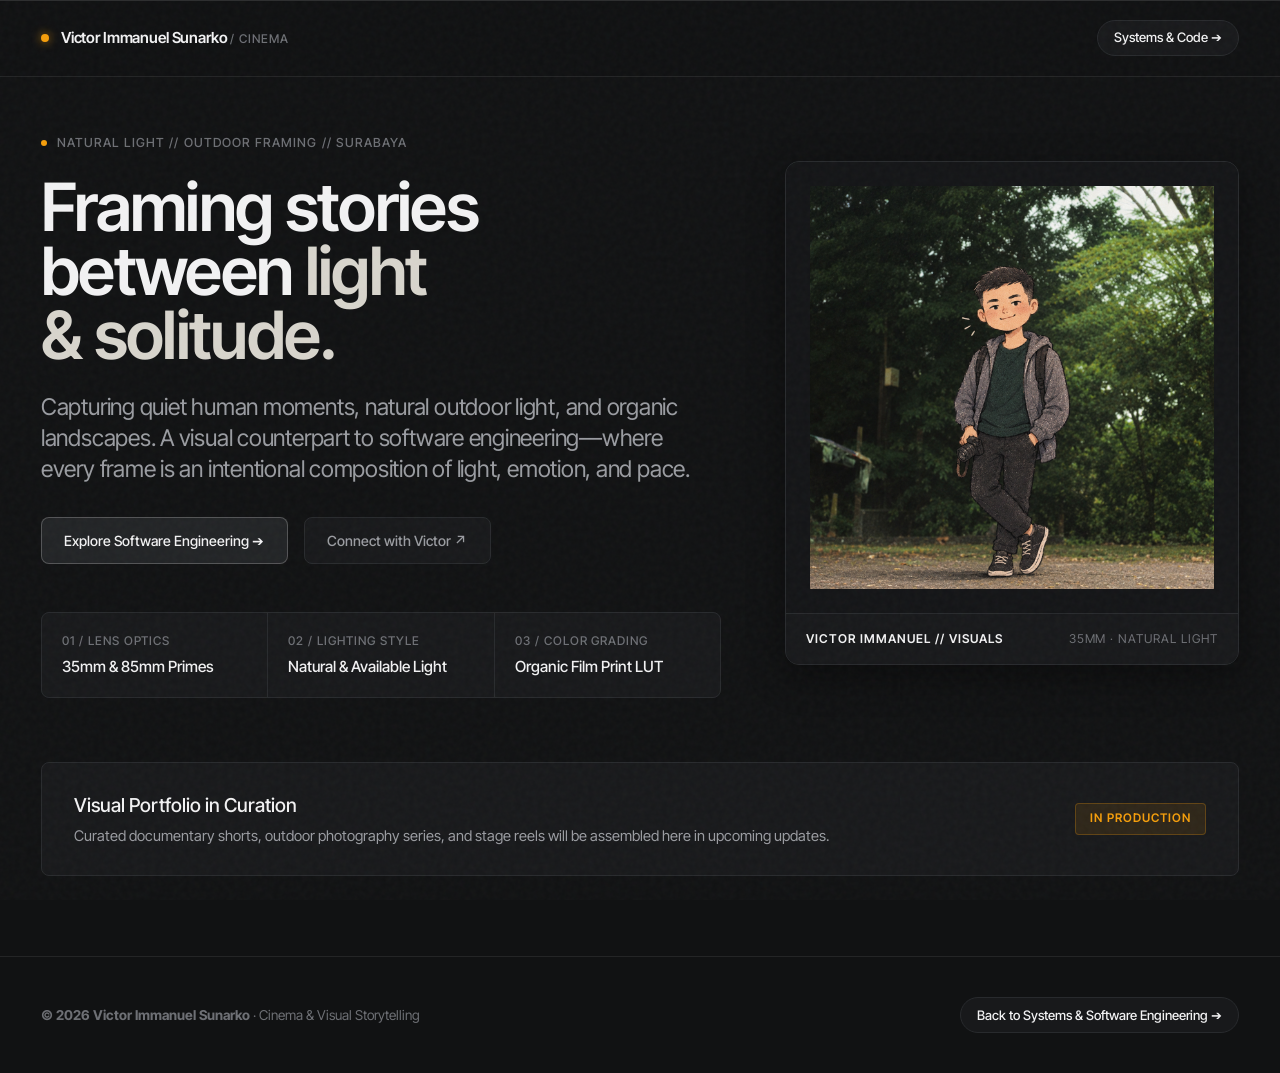
==== cinema.html @ a2018b7e "[FEAT] immersive architectural redesign, cinema realm, edge-to-edge layout & flicker-free transition" ====
<!doctype html>
<html lang="en">
<head>
  <meta charset="utf-8">
  <meta name="viewport" content="width=device-width, initial-scale=1">
  <meta name="description" content="Cinematography, Photography, and Visual Storytelling by Victor Immanuel Sunarko. Natural light, organic frames, and intentional visual direction.">
  <meta name="theme-color" content="#111213">
  <meta property="og:title" content="Victor Immanuel Sunarko — Cinema &amp; Visual Storytelling">
  <meta property="og:description" content="Natural light portraiture, outdoor narrative pacing, and organic visual storytelling.">
  <meta property="og:type" content="website">
  <link rel="icon" href="assets/img/favicon.svg?v=2" type="image/svg+xml">
  <link rel="preconnect" href="https://fonts.googleapis.com">
  <link rel="preconnect" href="https://fonts.gstatic.com" crossorigin>
  <link rel="preconnect" href="https://unpkg.com">
  <link rel="preconnect" href="https://cdn.jsdelivr.net">
  <link href="https://fonts.googleapis.com/css2?family=Inter+Tight:wght@400;500;600;700&amp;display=swap" rel="stylesheet">
  <link rel="preload" href="assets/img/victor-cartoon.png" as="image">
  <link rel="stylesheet" href="assets/css/cinema.css">
  <script>
    (() => {
      try {
        const search = window.location.search;
        if (search.includes("transition=")) {
          document.documentElement.classList.add("is-portal-transitioning");
        }
      } catch {}
    })();
  </script>
  <title>Victor Immanuel Sunarko — Cinema &amp; Visual Storytelling</title>
</head>
<body>
  <!-- Subtle Organic Film Grain -->
  <div class="film-grain-overlay" aria-hidden="true"></div>

  <!-- Ultra-Immersive Dual-Shutter Portal Transition Overlay -->
  <div class="cinema-portal-transition" id="cinemaPortalTransition" aria-hidden="true">
    <div class="portal-shutter-blade shutter-top"></div>
    <div class="portal-shutter-blade shutter-bottom"></div>
    <div class="portal-optical-core">
      <div class="optical-anamorphic-streak"></div>
      <div class="portal-telemetry-cluster">
        <span class="portal-telemetry-badge mono">CROSSING REALM</span>
        <h2 class="portal-telemetry-title" id="portalTargetTitle">CINEMA &amp; VISUAL STORYTELLING</h2>
        <span class="portal-telemetry-specs mono" id="portalTargetSpecs">35MM PRIMES · NATURAL LIGHT · ORGANIC LUT</span>
      </div>
    </div>
  </div>

  <!-- Cinema Navigation Header -->
  <header class="cinema-header" aria-label="Cinema Navigation">
    <div class="container-cinema">
      <div class="cinema-nav-inner">
        <a class="cinema-brand" href="cinema.html">
          <span class="cinema-brand-dot" aria-hidden="true"></span>
          <span>Victor Immanuel Sunarko <span class="cinema-brand-role">/ CINEMA</span></span>
        </a>
        <a class="btn-switch-code js-switch-to-code" href="index.html" title="Warp to Software Engineering realm">
          <span>Systems &amp; Code ➔</span>
        </a>
      </div>
    </div>
  </header>

  <main id="cinema-content">
    <!-- Hero Stage: Victor Cartoon Presentation & Visual Philosophy -->
    <section class="cinema-hero" aria-labelledby="cinema-hero-title">
      <div class="container-cinema">
        <div class="cinema-hero-grid">
          <!-- Left: Narrative & Telemetry -->
          <div class="cinema-hero-copy">
            <div class="cinema-status-badge">
              <span class="cinema-status-dot"></span>
              <span>NATURAL LIGHT // OUTDOOR FRAMING // SURABAYA</span>
            </div>
            <h1 class="cinema-hero-title" id="cinema-hero-title">
              Framing stories between <span class="accent-ochre">light &amp; solitude.</span>
            </h1>
            <p class="cinema-hero-lead">
              Capturing quiet human moments, natural outdoor light, and organic landscapes. A visual counterpart to software engineering—where every frame is an intentional composition of light, emotion, and pace.
            </p>
            <div class="cinema-hero-actions">
              <a class="btn-cinema-action primary js-switch-to-code" href="index.html">
                <span>Explore Software Engineering ➔</span>
              </a>
              <a class="btn-cinema-action secondary" href="https://www.linkedin.com/in/victor-immanuel/" target="_blank" rel="noreferrer">
                <span>Connect with Victor ↗</span>
              </a>
            </div>

            <!-- Bold Solid Optics Telemetry Grid -->
            <div class="optics-telemetry-grid">
              <div class="telemetry-cell">
                <span>01 / LENS OPTICS</span>
                <strong>35mm &amp; 85mm Primes</strong>
              </div>
              <div class="telemetry-cell">
                <span>02 / LIGHTING STYLE</span>
                <strong>Natural &amp; Available Light</strong>
              </div>
              <div class="telemetry-cell">
                <span>03 / COLOR GRADING</span>
                <strong>Organic Film Print LUT</strong>
              </div>
            </div>
          </div>

          <!-- Right: Victor Cartoon Illustration Card -->
          <div class="cinema-hero-visual">
            <div class="cinema-character-card">
              <div class="character-image-wrapper">
                <img src="assets/img/victor-cartoon.png" alt="Victor Immanuel Sunarko holding camera in forest" class="character-img" />
              </div>
              <div class="character-card-footer">
                <span class="character-badge-label">VICTOR IMMANUEL // VISUALS</span>
                <span class="character-optics-tag">35MM · NATURAL LIGHT</span>
              </div>
            </div>
          </div>
        </div>

        <!-- Curation In Progress Banner -->
        <div class="cinema-curation-notice">
          <div class="curation-info">
            <h3>Visual Portfolio in Curation</h3>
            <p>Curated documentary shorts, outdoor photography series, and stage reels will be assembled here in upcoming updates.</p>
          </div>
          <span class="curation-badge">IN PRODUCTION</span>
        </div>
      </div>
    </section>
  </main>

  <!-- Cinema Footer -->
  <footer class="cinema-footer">
    <div class="container-cinema">
      <div class="cinema-footer-inner">
        <div>
          <strong>© 2026 Victor Immanuel Sunarko</strong> · Cinema &amp; Visual Storytelling
        </div>
        <div>
          <a class="btn-switch-code js-switch-to-code" href="index.html">
            <span>Back to Systems &amp; Software Engineering ➔</span>
          </a>
        </div>
      </div>
    </div>
  </footer>

  <script src="assets/js/cinema.js"></script>
</body>
</html>
---- assets/css/cinema.css ----
/**
 * Cinema Realm Design System — ESR Bespoke Dark Atelier Standard
 * Single Font: Inter Tight | Color: Deep Mineral Slate (#111213)
 * Cohesive with site.css, zero jarring contrast
 */

:root {
  color-scheme: dark;

  /* Deep Mineral Slate Canvas (Shared with site.css) */
  --cinema-canvas: #111213;
  --cinema-surface: #18191b;
  --cinema-surface-elevated: #222426;
  --cinema-surface-subtle: #141517;
  --cinema-border: #282a2d;
  --cinema-border-subtle: rgba(255, 255, 255, 0.08);
  --cinema-border-strong: rgba(255, 255, 255, 0.22);

  /* Typography Colors */
  --cinema-ink: #f2f2f3;
  --cinema-ink-secondary: #9a9ca1;
  --cinema-muted: #6e7075;

  /* Warm Cinematic Highlights */
  --cinema-warm: #d8d5cd;
  --cinema-amber: #f59e0b;
  --cinema-emerald: #10b981;

  /* Single Unified Font Stack */
  --font-sans: "Inter Tight", -apple-system, BlinkMacSystemFont, "Segoe UI", Roboto, sans-serif;
  --display: var(--font-sans);
  --body: var(--font-sans);
  --mono: var(--font-sans);

  --radius-sm: 4px;
  --radius-md: 8px;
  --radius-lg: 14px;
}

*, *::before, *::after {
  box-sizing: border-box;
}

html, body {
  margin: 0;
  padding: 0;
  background-color: var(--cinema-canvas);
  color: var(--cinema-ink);
  font-family: var(--font-sans);
  font-size: 16px;
  line-height: 1.5;
  -webkit-font-smoothing: antialiased;
  -moz-osx-font-smoothing: grayscale;
  overflow-x: hidden;
}

::selection {
  background: var(--cinema-warm);
  color: #111213;
}

/* Subtle Film Grain */
.film-grain-overlay {
  position: fixed;
  inset: 0;
  pointer-events: none;
  z-index: 999;
  opacity: 0.035;
  background-image: url("data:image/svg+xml,%3Csvg viewBox='0 0 200 200' xmlns='http://www.w3.org/2000/svg'%3E%3Cfilter id='noiseFilter'%3E%3CfeTurbulence type='fractalNoise' baseFrequency='0.8' numOctaves='3' stitchTiles='stitch'/%3E%3C/filter%3E%3Crect width='100%25' height='100%25' filter='url(%23noiseFilter)'/%3E%3C/svg%3E");
}

/* Full-Bleed Architectural Container (Extreme Margin 0 — UI/UX Pro Max Standard) */
.container-cinema {
  width: 100% !important;
  max-width: 100% !important;
  margin-left: 0 !important;
  margin-right: 0 !important;
  padding-left: clamp(1.25rem, 3.2vw, 3rem) !important;
  padding-right: clamp(1.25rem, 3.2vw, 3rem) !important;
}

/* Cinema Nav Header (Aligned with site-nav) */
.cinema-header {
  position: fixed;
  top: 0;
  left: 0;
  right: 0;
  z-index: 500;
  background: rgba(17, 18, 19, 0.85);
  backdrop-filter: blur(16px);
  -webkit-backdrop-filter: blur(16px);
  border-bottom: 1px solid var(--cinema-border-subtle);
  padding: 1.25rem 0;
}

.cinema-nav-inner {
  display: flex;
  align-items: center;
  justify-content: space-between;
}

.cinema-brand {
  display: flex;
  align-items: center;
  gap: 0.75rem;
  text-decoration: none;
  color: var(--cinema-ink);
  font-weight: 600;
  font-size: 0.95rem;
  letter-spacing: -0.01em;
}

.cinema-brand-dot {
  width: 8px;
  height: 8px;
  border-radius: 50%;
  background: var(--cinema-amber);
  box-shadow: 0 0 10px rgba(245, 158, 11, 0.7);
}

.cinema-brand-role {
  font-size: 0.75rem;
  color: var(--cinema-muted);
  text-transform: uppercase;
  letter-spacing: 0.08em;
  font-weight: 500;
}

.btn-switch-code {
  display: inline-flex;
  align-items: center;
  gap: 0.5rem;
  padding: 0.45rem 1rem;
  border-radius: 999px;
  background: var(--cinema-surface);
  border: 1px solid var(--cinema-border);
  color: var(--cinema-ink);
  text-decoration: none;
  font-size: 0.82rem;
  font-weight: 500;
  transition: border-color 0.2s ease, background 0.2s ease, transform 0.2s ease;
}

.btn-switch-code:hover {
  border-color: var(--cinema-border-strong);
  background: var(--cinema-surface-elevated);
  transform: translateX(-2px);
}

/* ==========================================================================
   Hero Stage (ESR Bespoke Cinematography Layout)
   ========================================================================== */

.cinema-hero {
  position: relative;
  min-height: 94vh;
  display: flex;
  align-items: center;
  padding: 8rem 0 5rem;
}

.cinema-hero-grid {
  display: grid;
  grid-template-columns: 1.2fr 0.8fr;
  gap: clamp(2rem, 5vw, 4.5rem);
  align-items: center;
}

.cinema-status-badge {
  display: inline-flex;
  align-items: center;
  gap: 0.6rem;
  font-size: 0.78rem;
  text-transform: uppercase;
  letter-spacing: 0.085em;
  color: var(--cinema-muted);
  font-weight: 500;
  margin-bottom: 1.5rem;
}

.cinema-status-dot {
  width: 6px;
  height: 6px;
  border-radius: 50%;
  background: var(--cinema-amber);
}

.cinema-hero-title {
  font-size: clamp(2.5rem, 5.2vw, 4.5rem);
  line-height: 0.96;
  letter-spacing: -0.025em;
  font-weight: 600;
  text-wrap: balance;
  color: var(--cinema-ink);
  margin: 0 0 1.5rem;
}

.accent-ochre {
  color: var(--cinema-warm);
}

.cinema-hero-lead {
  font-size: clamp(1.1rem, 1.8vw, 1.45rem);
  line-height: 1.35;
  letter-spacing: -0.01em;
  color: var(--cinema-ink-secondary);
  margin: 0 0 2rem;
  font-weight: 400;
  max-width: 58ch;
  text-wrap: balance;
}

.cinema-hero-actions {
  display: flex;
  flex-wrap: wrap;
  gap: 1rem;
  margin-bottom: 3rem;
}

.btn-cinema-action {
  display: inline-flex;
  align-items: center;
  padding: 0.75rem 1.4rem;
  border-radius: var(--radius-md);
  font-size: 0.88rem;
  font-weight: 500;
  text-decoration: none;
  transition: all 0.2s ease;
}

.btn-cinema-action.primary {
  background: var(--cinema-surface-elevated);
  border: 1px solid var(--cinema-border-strong);
  color: var(--cinema-ink);
}

.btn-cinema-action.primary:hover {
  background: var(--cinema-surface);
  border-color: var(--cinema-ink);
}

.btn-cinema-action.secondary {
  background: var(--cinema-surface);
  border: 1px solid var(--cinema-border);
  color: var(--cinema-ink-secondary);
}

.btn-cinema-action.secondary:hover {
  color: var(--cinema-ink);
  border-color: var(--cinema-border-strong);
}

/* Optics Telemetry Grid (ESR Bespoke Specs Standard) */
.optics-telemetry-grid {
  display: grid;
  grid-template-columns: repeat(3, minmax(0, 1fr));
  gap: 1px;
  background: var(--cinema-border);
  border: 1px solid var(--cinema-border);
  border-radius: var(--radius-md);
  overflow: hidden;
}

.telemetry-cell {
  background: var(--cinema-surface);
  padding: 1.15rem 1.25rem;
  display: flex;
  flex-direction: column;
  gap: 0.35rem;
}

.telemetry-cell span {
  font-size: 0.75rem;
  text-transform: uppercase;
  letter-spacing: 0.08em;
  color: var(--cinema-muted);
  font-weight: 500;
}

.telemetry-cell strong {
  font-size: 0.96rem;
  font-weight: 500;
  color: var(--cinema-ink);
}

/* Character Card Visual */
.cinema-character-card {
  background: var(--cinema-surface);
  border: 1px solid var(--cinema-border);
  border-radius: var(--radius-lg);
  overflow: hidden;
  box-shadow: 0 12px 36px rgba(0, 0, 0, 0.4);
}

.character-image-wrapper {
  position: relative;
  background: var(--cinema-surface-subtle);
  padding: 1.5rem;
  display: flex;
  align-items: center;
  justify-content: center;
}

.character-img {
  max-width: 100%;
  max-height: 420px;
  object-fit: contain;
  filter: contrast(1.02);
}

.character-card-footer {
  display: flex;
  align-items: center;
  justify-content: space-between;
  padding: 1rem 1.25rem;
  border-top: 1px solid var(--cinema-border);
  background: var(--cinema-surface);
  font-size: 0.76rem;
  text-transform: uppercase;
  letter-spacing: 0.08em;
}

.character-badge-label {
  color: var(--cinema-ink);
  font-weight: 600;
}

.character-optics-tag {
  color: var(--cinema-muted);
}

/* Curation Notice */
.cinema-curation-notice {
  margin-top: 4rem;
  background: var(--cinema-surface);
  border: 1px solid var(--cinema-border);
  border-radius: var(--radius-md);
  padding: 1.75rem 2rem;
  display: flex;
  align-items: center;
  justify-content: space-between;
  gap: 2rem;
}

.curation-info h3 {
  font-size: 1.2rem;
  font-weight: 500;
  color: var(--cinema-ink);
  margin: 0 0 0.35rem;
}

.curation-info p {
  font-size: 0.92rem;
  color: var(--cinema-ink-secondary);
  margin: 0;
}

.curation-badge {
  font-size: 0.74rem;
  text-transform: uppercase;
  letter-spacing: 0.09em;
  font-weight: 600;
  color: var(--cinema-amber);
  background: rgba(245, 158, 11, 0.1);
  padding: 0.4rem 0.85rem;
  border-radius: var(--radius-sm);
  border: 1px solid rgba(245, 158, 11, 0.25);
  white-space: nowrap;
}

/* Footer */
.cinema-footer {
  padding: 2.5rem 0;
  border-top: 1px solid var(--cinema-border-subtle);
  font-size: 0.85rem;
  color: var(--cinema-muted);
}

.cinema-footer-inner {
  display: flex;
  align-items: center;
  justify-content: space-between;
}

/* ==========================================================================
   Ultra-Immersive Dual-Shutter Portal Transition (Software <-> Cinema)
   ========================================================================== */

.cinema-portal-transition {
  position: fixed;
  inset: 0;
  z-index: 9999;
  display: flex;
  align-items: center;
  justify-content: center;
  overflow: hidden;
  pointer-events: none;
}

.portal-shutter-blade {
  position: absolute;
  left: 0;
  right: 0;
  height: 50.5%;
  background-color: #111213;
  z-index: 1;
  transition: transform 0.45s cubic-bezier(0.85, 0, 0.15, 1);
  will-change: transform;
}

.portal-shutter-blade.shutter-top {
  top: 0;
  transform: translateY(-100%);
  border-bottom: 1px solid rgba(255, 255, 255, 0.12);
}

.portal-shutter-blade.shutter-bottom {
  bottom: 0;
  transform: translateY(100%);
  border-top: 1px solid rgba(255, 255, 255, 0.12);
}

.cinema-portal-transition.is-active {
  pointer-events: auto;
}

.cinema-portal-transition.is-active .shutter-top {
  transform: translateY(0%);
}

.cinema-portal-transition.is-active .shutter-bottom {
  transform: translateY(0%);
}

/* Immediate Pre-Paint Lock: Keeps shutters solidly closed on arrival */
html.is-portal-transitioning .cinema-portal-transition {
  pointer-events: auto !important;
}

html.is-portal-transitioning .cinema-portal-transition .portal-shutter-blade.shutter-top {
  transform: translateY(0%) !important;
  transition: none !important;
}

html.is-portal-transitioning .cinema-portal-transition .portal-shutter-blade.shutter-bottom {
  transform: translateY(0%) !important;
  transition: none !important;
}

html.is-portal-transitioning .cinema-portal-transition .portal-optical-core {
  opacity: 1 !important;
  transform: scale(1) !important;
  transition: none !important;
}

/* Smooth Opening Glide */
.cinema-portal-transition.is-opening {
  pointer-events: auto !important;
}

.cinema-portal-transition.is-opening .portal-shutter-blade.shutter-top {
  transform: translateY(-100%) !important;
  transition: transform 0.55s cubic-bezier(0.85, 0, 0.15, 1) !important;
}

.cinema-portal-transition.is-opening .portal-shutter-blade.shutter-bottom {
  transform: translateY(100%) !important;
  transition: transform 0.55s cubic-bezier(0.85, 0, 0.15, 1) !important;
}

.cinema-portal-transition.is-opening .portal-optical-core {
  opacity: 0 !important;
  transform: scale(0.92) !important;
  transition: opacity 0.25s ease, transform 0.25s ease !important;
}

.portal-optical-core {
  position: relative;
  z-index: 2;
  opacity: 0;
  transform: scale(0.92);
  transition: opacity 0.3s ease 0.12s, transform 0.3s cubic-bezier(0.16, 1, 0.3, 1) 0.12s;
  text-align: center;
  padding: 2rem;
}

.cinema-portal-transition.is-active .portal-optical-core {
  opacity: 1;
  transform: scale(1);
}

.optical-anamorphic-streak {
  width: min(340px, 80vw);
  height: 2px;
  margin: 0 auto 1.5rem;
  background: linear-gradient(90deg, transparent, #ffffff, var(--cinema-warm), transparent);
  box-shadow: 0 0 24px rgba(255, 255, 255, 0.9), 0 0 48px rgba(216, 213, 205, 0.6);
  animation: streakPulse 1.2s ease-in-out infinite alternate;
}

@keyframes streakPulse {
  0% { transform: scaleX(0.5); opacity: 0.6; }
  100% { transform: scaleX(1.3); opacity: 1; }
}

.portal-telemetry-cluster {
  display: flex;
  flex-direction: column;
  align-items: center;
  gap: 0.4rem;
}

.portal-telemetry-badge {
  font-size: 0.76rem;
  letter-spacing: 0.1em;
  color: var(--cinema-muted);
}

.portal-telemetry-title {
  font-size: clamp(1.5rem, 3.5vw, 2.75rem);
  font-weight: 600;
  letter-spacing: -0.02em;
  color: var(--cinema-ink);
  margin: 0;
}

.portal-telemetry-specs {
  font-size: 0.8rem;
  letter-spacing: 0.08em;
  color: var(--cinema-warm);
}

/* Responsive */
@media (max-width: 991px) {
  .cinema-hero-grid {
    grid-template-columns: 1fr;
  }
  .optics-telemetry-grid {
    grid-template-columns: 1fr;
  }
  .cinema-curation-notice {
    flex-direction: column;
    align-items: flex-start;
  }
}
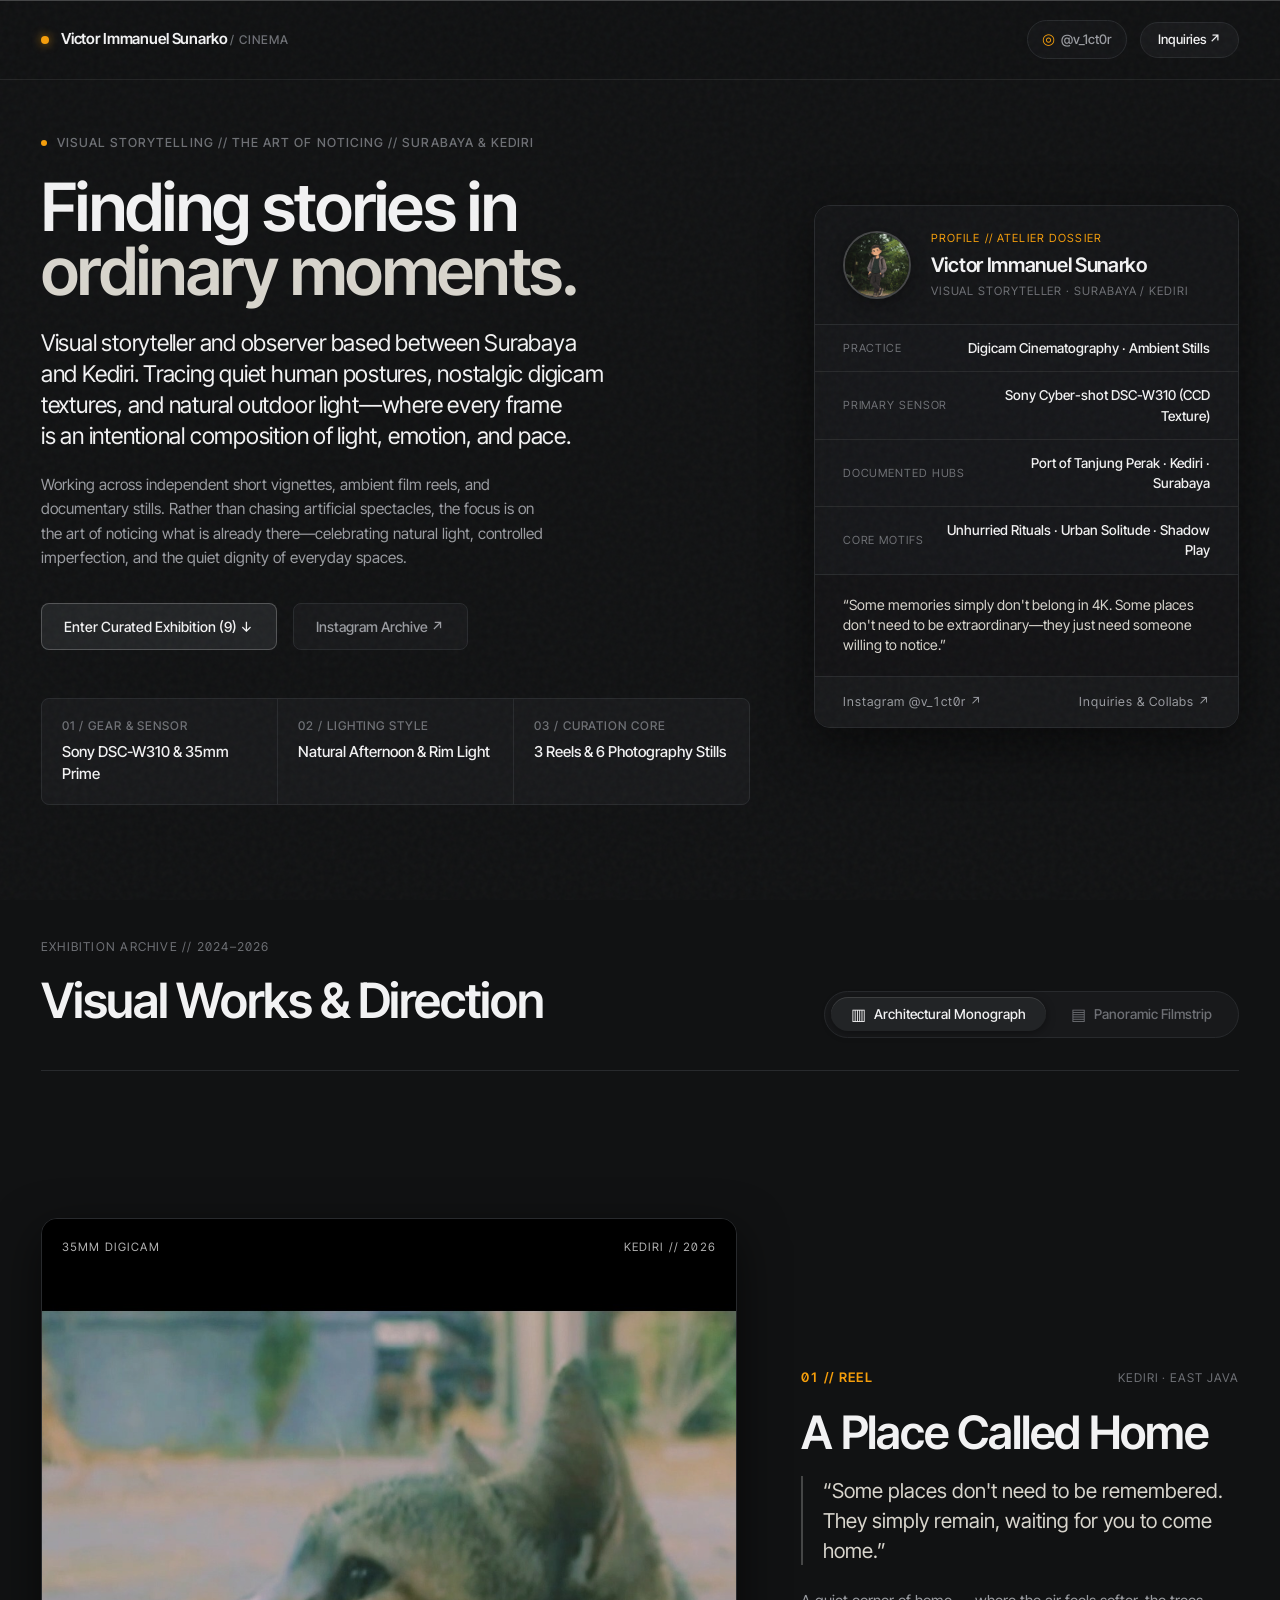
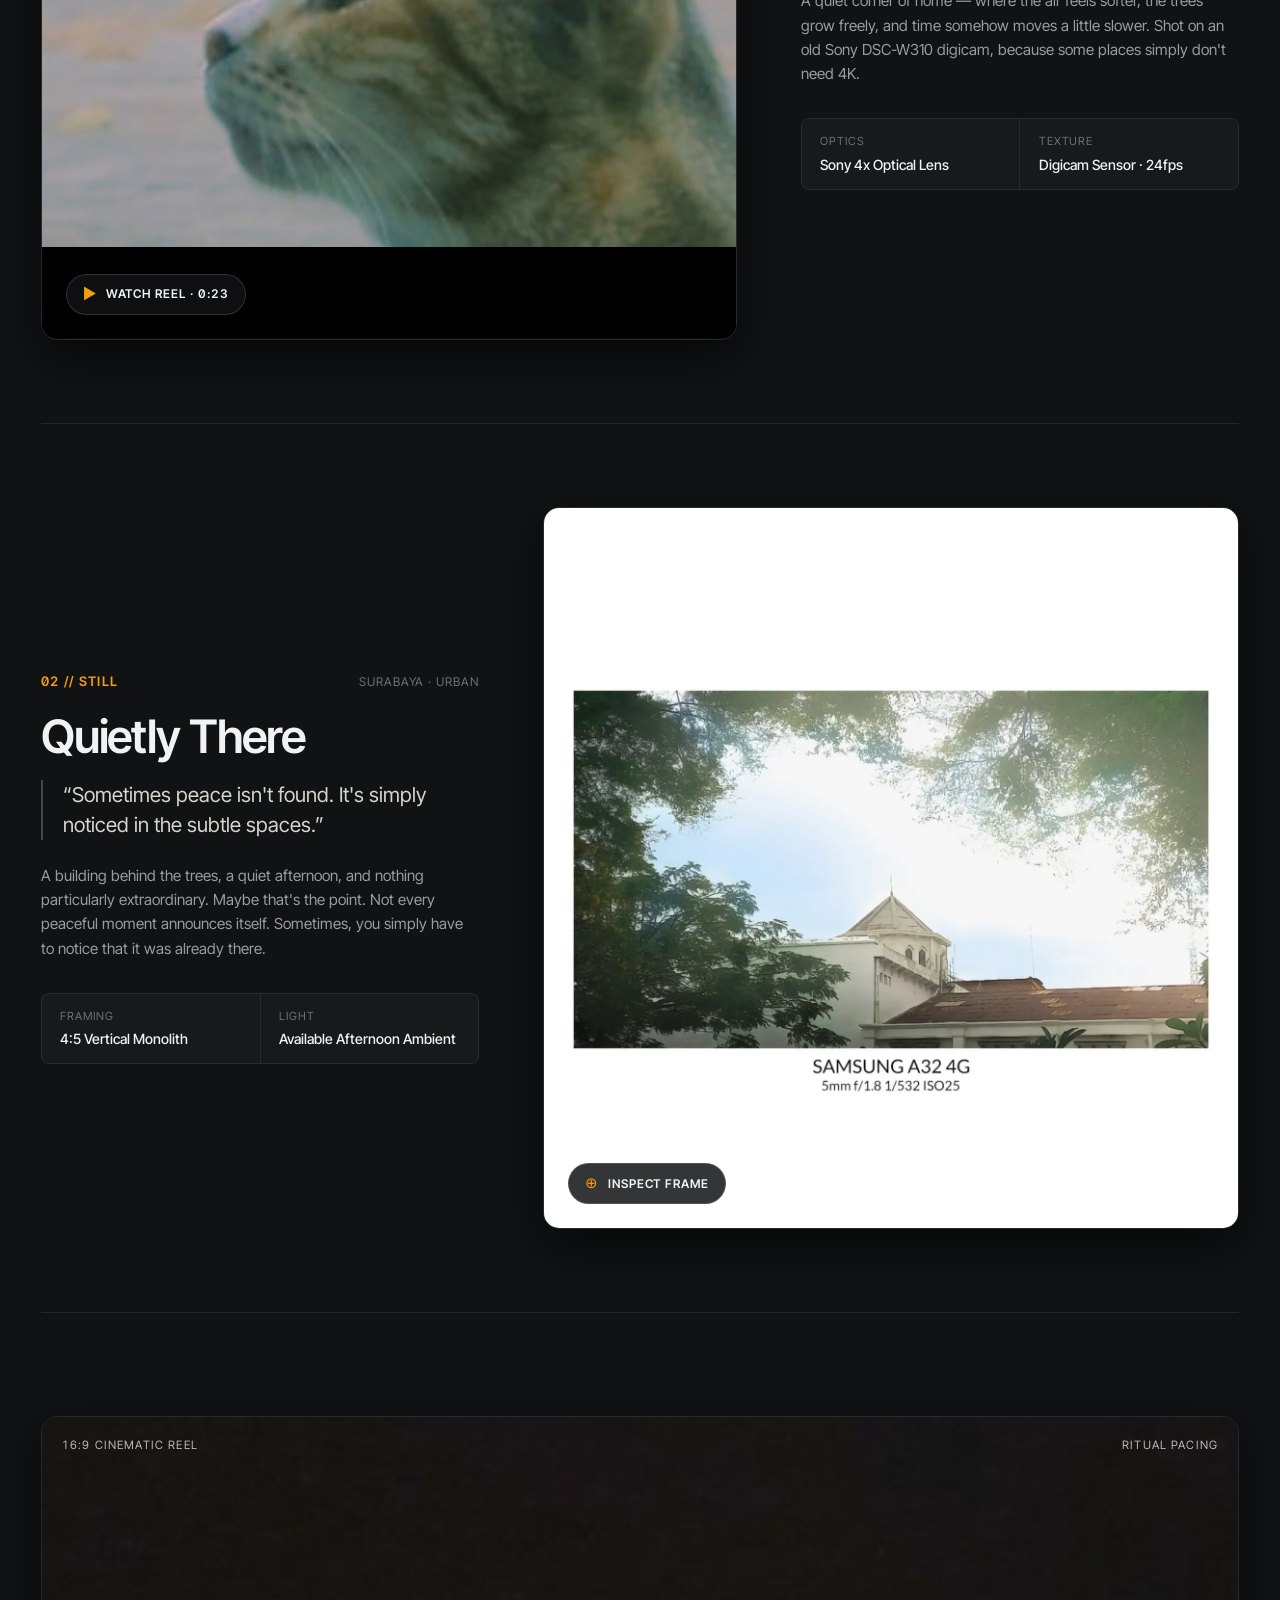
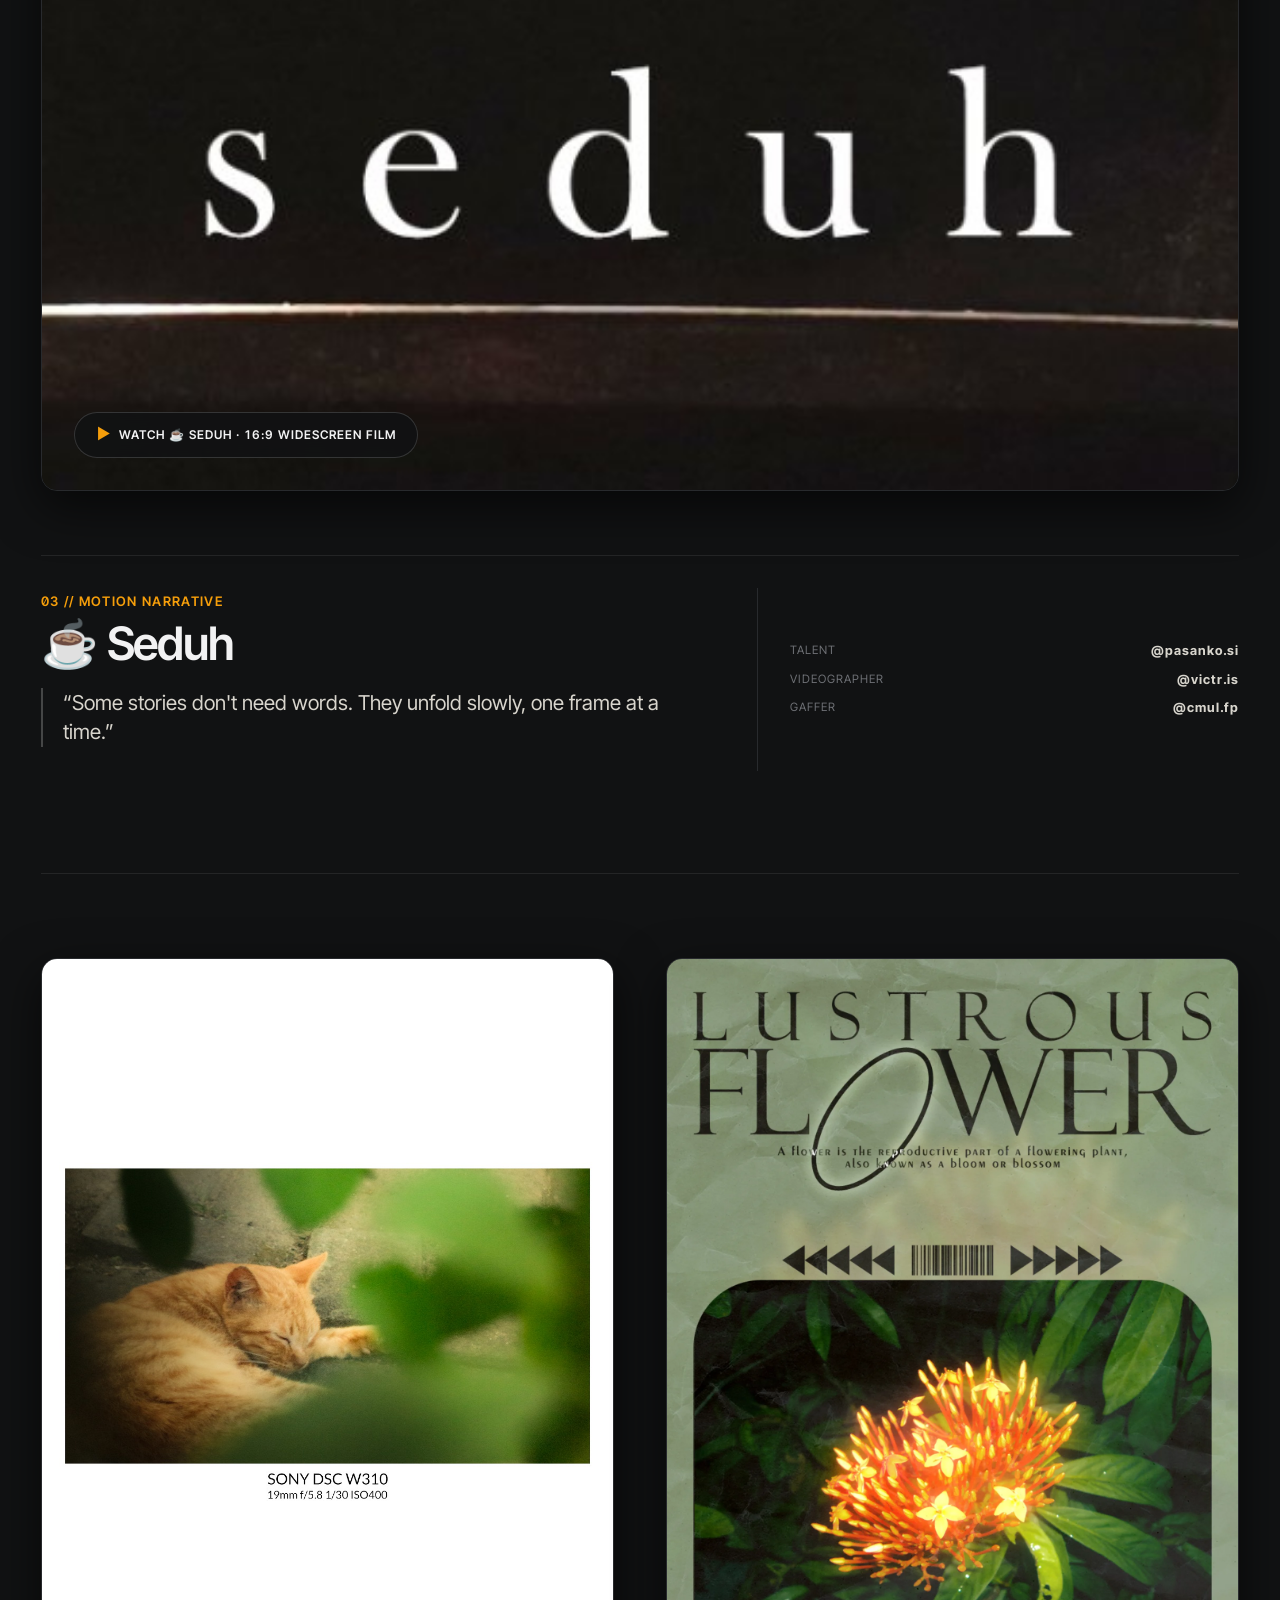
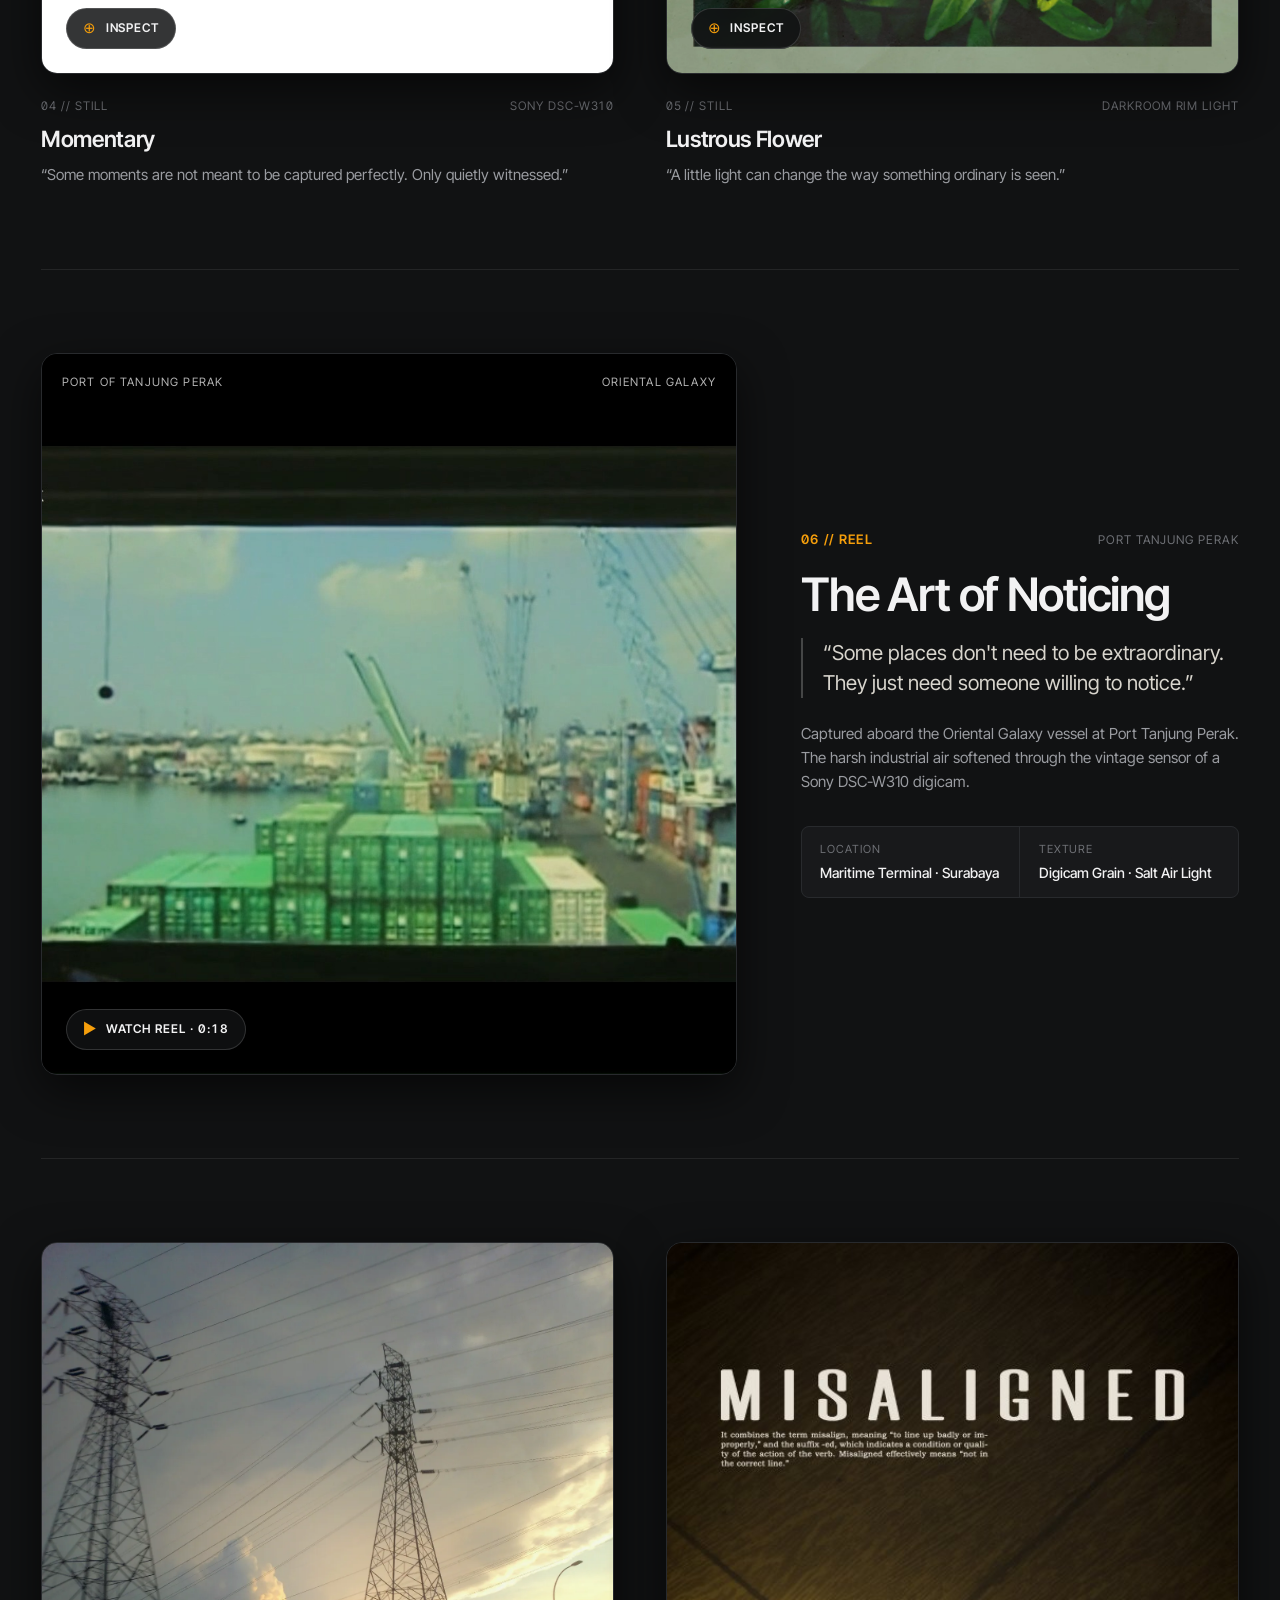
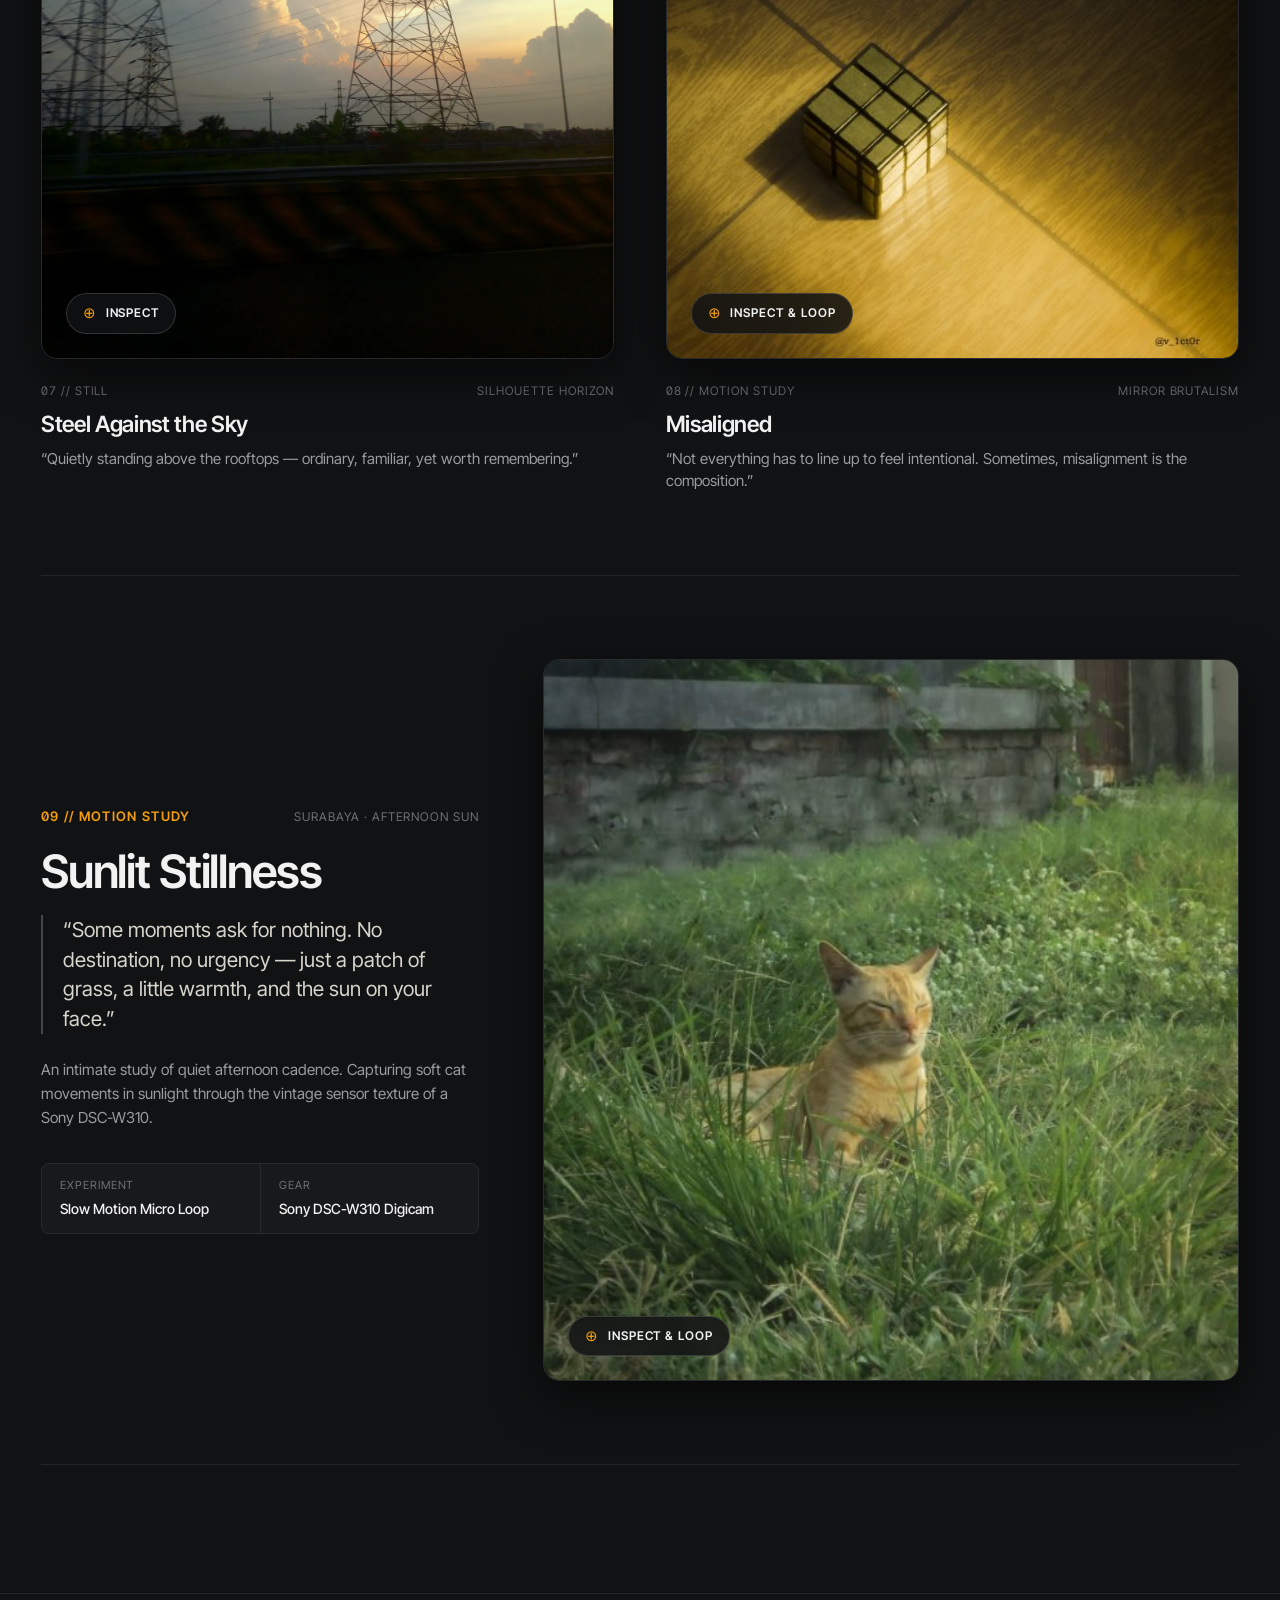
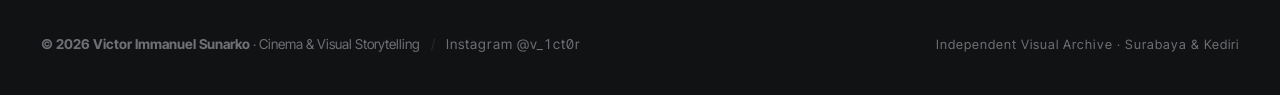
==== commit b4df82b9: "[FEAT] curated cinema portfolio, architectural monograph, 35mm filmstrip & Instagram media integrati" ====
--- a/cinema.html
+++ b/cinema.html
@@ -3,10 +3,10 @@
 <head>
   <meta charset="utf-8">
   <meta name="viewport" content="width=device-width, initial-scale=1">
-  <meta name="description" content="Cinematography, Photography, and Visual Storytelling by Victor Immanuel Sunarko. Natural light, organic frames, and intentional visual direction.">
+  <meta name="description" content="Cinematography, Photography, and Visual Storytelling by Victor Immanuel Sunarko. Finding stories in ordinary moments through digicam textures, natural light, and intentional framing.">
   <meta name="theme-color" content="#111213">
   <meta property="og:title" content="Victor Immanuel Sunarko — Cinema &amp; Visual Storytelling">
-  <meta property="og:description" content="Natural light portraiture, outdoor narrative pacing, and organic visual storytelling.">
+  <meta property="og:description" content="Finding stories in ordinary moments. Curated cinematic reels and photography by Victor Immanuel Sunarko.">
   <meta property="og:type" content="website">
   <link rel="icon" href="assets/img/favicon.svg?v=2" type="image/svg+xml">
   <link rel="preconnect" href="https://fonts.googleapis.com">
@@ -28,9 +28,14 @@
   </script>
   <title>Victor Immanuel Sunarko — Cinema &amp; Visual Storytelling</title>
 </head>
-<body>
+<body class="cinema-body">
   <!-- Subtle Organic Film Grain -->
   <div class="film-grain-overlay" aria-hidden="true"></div>
+
+  <!-- Bespoke Cinema Magnetic Follower Cursor (Desktop) -->
+  <div class="cinema-cursor-follower" id="cinemaCursor" aria-hidden="true">
+    <span class="cursor-text" id="cursorText">EXPLORE</span>
+  </div>
 
   <!-- Ultra-Immersive Dual-Shutter Portal Transition Overlay -->
   <div class="cinema-portal-transition" id="cinemaPortalTransition" aria-hidden="true">
@@ -54,81 +59,716 @@
           <span class="cinema-brand-dot" aria-hidden="true"></span>
           <span>Victor Immanuel Sunarko <span class="cinema-brand-role">/ CINEMA</span></span>
         </a>
-        <a class="btn-switch-code js-switch-to-code" href="index.html" title="Warp to Software Engineering realm">
-          <span>Systems &amp; Code ➔</span>
-        </a>
+        <div class="cinema-nav-right">
+          <a class="cinema-ig-link" href="https://www.instagram.com/v_1ct0r/" target="_blank" rel="noreferrer" title="Open Instagram @v_1ct0r">
+            <span class="ig-symbol">◎</span>
+            <span>@v_1ct0r</span>
+          </a>
+          <a class="cinema-contact-link" href="mailto:victor.immanuel.sunarko@gmail.com" title="Inquiries &amp; Visual Direction">
+            <span>Inquiries ↗</span>
+          </a>
+        </div>
       </div>
     </div>
   </header>
 
   <main id="cinema-content">
-    <!-- Hero Stage: Victor Cartoon Presentation & Visual Philosophy -->
+    <!-- Hero Stage: Visual Philosophy & Identity Monograph -->
     <section class="cinema-hero" aria-labelledby="cinema-hero-title">
       <div class="container-cinema">
         <div class="cinema-hero-grid">
-          <!-- Left: Narrative & Telemetry -->
+          <!-- Left: Curated Narrative & Telemetry -->
           <div class="cinema-hero-copy">
             <div class="cinema-status-badge">
               <span class="cinema-status-dot"></span>
-              <span>NATURAL LIGHT // OUTDOOR FRAMING // SURABAYA</span>
+              <span>VISUAL STORYTELLING // THE ART OF NOTICING // SURABAYA &amp; KEDIRI</span>
             </div>
             <h1 class="cinema-hero-title" id="cinema-hero-title">
-              Framing stories between <span class="accent-ochre">light &amp; solitude.</span>
+              Finding stories in <span class="accent-ochre">ordinary moments.</span>
             </h1>
             <p class="cinema-hero-lead">
-              Capturing quiet human moments, natural outdoor light, and organic landscapes. A visual counterpart to software engineering—where every frame is an intentional composition of light, emotion, and pace.
+              Visual storyteller and observer based between Surabaya and Kediri. Tracing quiet human postures, nostalgic digicam textures, and natural outdoor light—where every frame is an intentional composition of light, emotion, and pace.
+            </p>
+            <p class="cinema-hero-subbio">
+              Working across independent short vignettes, ambient film reels, and documentary stills. Rather than chasing artificial spectacles, the focus is on the art of noticing what is already there—celebrating natural light, controlled imperfection, and the quiet dignity of everyday spaces.
             </p>
             <div class="cinema-hero-actions">
-              <a class="btn-cinema-action primary js-switch-to-code" href="index.html">
-                <span>Explore Software Engineering ➔</span>
+              <a class="btn-cinema-action primary js-scroll-to-gallery" href="#cinemaExhibition">
+                <span>Enter Curated Exhibition (9) ↓</span>
               </a>
-              <a class="btn-cinema-action secondary" href="https://www.linkedin.com/in/victor-immanuel/" target="_blank" rel="noreferrer">
-                <span>Connect with Victor ↗</span>
+              <a class="btn-cinema-action secondary" href="https://www.instagram.com/v_1ct0r/" target="_blank" rel="noreferrer">
+                <span>Instagram Archive ↗</span>
               </a>
             </div>
 
             <!-- Bold Solid Optics Telemetry Grid -->
             <div class="optics-telemetry-grid">
               <div class="telemetry-cell">
-                <span>01 / LENS OPTICS</span>
-                <strong>35mm &amp; 85mm Primes</strong>
+                <span>01 / GEAR &amp; SENSOR</span>
+                <strong>Sony DSC-W310 &amp; 35mm Prime</strong>
               </div>
               <div class="telemetry-cell">
                 <span>02 / LIGHTING STYLE</span>
-                <strong>Natural &amp; Available Light</strong>
+                <strong>Natural Afternoon &amp; Rim Light</strong>
               </div>
               <div class="telemetry-cell">
-                <span>03 / COLOR GRADING</span>
-                <strong>Organic Film Print LUT</strong>
-              </div>
-            </div>
-          </div>
-
-          <!-- Right: Victor Cartoon Illustration Card -->
+                <span>03 / CURATION CORE</span>
+                <strong>3 Reels &amp; 6 Photography Stills</strong>
+              </div>
+            </div>
+          </div>
+
+          <!-- Right: Curated Atelier Profile Dossier Card -->
           <div class="cinema-hero-visual">
-            <div class="cinema-character-card">
-              <div class="character-image-wrapper">
-                <img src="assets/img/victor-cartoon.png" alt="Victor Immanuel Sunarko holding camera in forest" class="character-img" />
-              </div>
-              <div class="character-card-footer">
-                <span class="character-badge-label">VICTOR IMMANUEL // VISUALS</span>
-                <span class="character-optics-tag">35MM · NATURAL LIGHT</span>
-              </div>
-            </div>
-          </div>
-        </div>
-
-        <!-- Curation In Progress Banner -->
-        <div class="cinema-curation-notice">
-          <div class="curation-info">
-            <h3>Visual Portfolio in Curation</h3>
-            <p>Curated documentary shorts, outdoor photography series, and stage reels will be assembled here in upcoming updates.</p>
-          </div>
-          <span class="curation-badge">IN PRODUCTION</span>
-        </div>
+            <div class="profile-dossier-card">
+              <div class="dossier-header">
+                <div class="dossier-avatar-wrap">
+                  <img src="assets/img/victor-cartoon.png" alt="Victor Immanuel Sunarko holding camera in forest" class="dossier-avatar-img" />
+                </div>
+                <div class="dossier-identity">
+                  <span class="dossier-badge mono">PROFILE // ATELIER DOSSIER</span>
+                  <h2 class="dossier-name">Victor Immanuel Sunarko</h2>
+                  <span class="dossier-role mono">VISUAL STORYTELLER · SURABAYA / KEDIRI</span>
+                </div>
+              </div>
+
+              <!-- Structured Facts Table -->
+              <div class="dossier-facts-grid">
+                <div class="dossier-fact-row">
+                  <span class="fact-label mono">PRACTICE</span>
+                  <strong class="fact-val">Digicam Cinematography · Ambient Stills</strong>
+                </div>
+                <div class="dossier-fact-row">
+                  <span class="fact-label mono">PRIMARY SENSOR</span>
+                  <strong class="fact-val">Sony Cyber-shot DSC-W310 (CCD Texture)</strong>
+                </div>
+                <div class="dossier-fact-row">
+                  <span class="fact-label mono">DOCUMENTED HUBS</span>
+                  <strong class="fact-val">Port of Tanjung Perak · Kediri · Surabaya</strong>
+                </div>
+                <div class="dossier-fact-row">
+                  <span class="fact-label mono">CORE MOTIFS</span>
+                  <strong class="fact-val">Unhurried Rituals · Urban Solitude · Shadow Play</strong>
+                </div>
+              </div>
+
+              <!-- Curator's Guiding Manifesto -->
+              <div class="dossier-manifesto">
+                <p class="manifesto-text">
+                  &ldquo;Some memories simply don't belong in 4K. Some places don't need to be extraordinary—they just need someone willing to notice.&rdquo;
+                </p>
+              </div>
+
+              <!-- Footer Actions -->
+              <div class="dossier-footer">
+                <a class="dossier-link mono" href="https://www.instagram.com/v_1ct0r/" target="_blank" rel="noreferrer">
+                  <span>Instagram @v_1ct0r ↗</span>
+                </a>
+                <a class="dossier-link mono" href="mailto:victor.immanuel.sunarko@gmail.com">
+                  <span>Inquiries &amp; Collabs ↗</span>
+                </a>
+              </div>
+            </div>
+          </div>
+        </div>
+      </div>
+    </section>
+
+    <!-- =======================================================================
+         CINEMA EXHIBITION SECTION (BESPOKE MONOGRAPH & PANORAMIC FILMSTRIP)
+         ======================================================================= -->
+    <section class="cinema-exhibition" id="cinemaExhibition" aria-labelledby="cinema-exhibition-title">
+      <div class="container-cinema">
+        <!-- Exhibition Sticky Bar: Title & View Mode Switcher -->
+        <div class="exhibition-header-bar">
+          <div class="exhibition-title-meta">
+            <span class="mono cinema-badge">EXHIBITION ARCHIVE // 2024–2026</span>
+            <h2 class="exhibition-title" id="cinema-exhibition-title">Visual Works &amp; Direction</h2>
+          </div>
+
+          <!-- Dual Exhibition Modes: Monograph vs Panoramic Filmstrip -->
+          <div class="exhibition-view-controls" role="tablist" aria-label="Exhibition View Modes">
+            <button class="view-mode-btn is-active js-view-mode-btn" data-view="monograph" role="tab" aria-selected="true" title="Editorial large-scale showcase">
+              <span class="mode-symbol">▥</span>
+              <span>Architectural Monograph</span>
+            </button>
+            <button class="view-mode-btn js-view-mode-btn" data-view="filmstrip" role="tab" aria-selected="false" title="Horizontal 35mm film reel scroller">
+              <span class="mode-symbol">▤</span>
+              <span>Panoramic Filmstrip</span>
+            </button>
+          </div>
+        </div>
+
+        <!-- ===================================================================
+             VIEW 1: ARCHITECTURAL MONOGRAPH SHOWCASES (DEFAULT)
+             Large-scale alternating editorial stages (PDA Architecture & ESR Bespoke)
+             =================================================================== -->
+        <div class="exhibition-monograph-stage js-exhibition-view" id="viewMonograph">
+
+          <!-- Plate 01: Hero Reel — A Place Called Home (Kediri) -->
+          <article class="monograph-plate layout-hero-left" data-cursor="PLAY REEL" data-type="reel">
+            <div class="monograph-media-wrapper js-open-video-modal"
+                 data-video-src="assets/cinema/reels/DdRITGPBpq0.mp4"
+                 data-title="A Place Called Home"
+                 data-date="September 12, 2026"
+                 data-location="Kediri, ID"
+                 data-camera="Sony Cyber-shot DSC-W310"
+                 data-caption="Some places don't need to be remembered. They simply remain, waiting for you to come home. A quiet corner of home — where the air feels softer, the trees grow freely, and time somehow moves a little slower. Shot on an old digicam — some places simply don't need 4K."
+                 tabindex="0"
+                 role="button"
+                 aria-label="Play Reel: A Place Called Home">
+              <div class="plate-media-aspect aspect-vertical-reel">
+                <img src="assets/cinema/reels/DdRITGPBpq0.jpg" alt="A Place Called Home poster" class="plate-poster-img" loading="lazy">
+                <video class="plate-ambient-video" src="assets/cinema/reels/DdRITGPBpq0.mp4" muted loop playsinline preload="none"></video>
+                <div class="plate-film-edge top mono"><span>35MM DIGICAM</span><span>KEDIRI // 2026</span></div>
+                <div class="plate-play-indicator">
+                  <span class="indicator-icon">▶</span>
+                  <span class="indicator-label mono">WATCH REEL · 0:23</span>
+                </div>
+              </div>
+            </div>
+            <div class="monograph-narrative">
+              <div class="monograph-index-block">
+                <span class="plate-index mono">01 // REEL</span>
+                <span class="plate-location-badge mono">KEDIRI · EAST JAVA</span>
+              </div>
+              <h3 class="plate-title">A Place Called Home</h3>
+              <blockquote class="plate-quote">
+                &ldquo;Some places don't need to be remembered. They simply remain, waiting for you to come home.&rdquo;
+              </blockquote>
+              <p class="plate-body">
+                A quiet corner of home — where the air feels softer, the trees grow freely, and time somehow moves a little slower. Shot on an old Sony DSC-W310 digicam, because some places simply don't need 4K.
+              </p>
+              <div class="plate-telemetry-strip">
+                <div class="telemetry-pill-cell">
+                  <span class="pill-label mono">OPTICS</span>
+                  <strong class="pill-val">Sony 4x Optical Lens</strong>
+                </div>
+                <div class="telemetry-pill-cell">
+                  <span class="pill-label mono">TEXTURE</span>
+                  <strong class="pill-val">Digicam Sensor · 24fps</strong>
+                </div>
+              </div>
+            </div>
+          </article>
+
+          <!-- Plate 02: Vertical Photographic Monolith — Quietly There -->
+          <article class="monograph-plate layout-hero-right" data-cursor="INSPECT" data-type="still">
+            <div class="monograph-narrative">
+              <div class="monograph-index-block">
+                <span class="plate-index mono">02 // STILL</span>
+                <span class="plate-location-badge mono">SURABAYA · URBAN</span>
+              </div>
+              <h3 class="plate-title">Quietly There</h3>
+              <blockquote class="plate-quote">
+                &ldquo;Sometimes peace isn't found. It's simply noticed in the subtle spaces.&rdquo;
+              </blockquote>
+              <p class="plate-body">
+                A building behind the trees, a quiet afternoon, and nothing particularly extraordinary. Maybe that's the point. Not every peaceful moment announces itself. Sometimes, you simply have to notice that it was already there.
+              </p>
+              <div class="plate-telemetry-strip">
+                <div class="telemetry-pill-cell">
+                  <span class="pill-label mono">FRAMING</span>
+                  <strong class="pill-val">4:5 Vertical Monolith</strong>
+                </div>
+                <div class="telemetry-pill-cell">
+                  <span class="pill-label mono">LIGHT</span>
+                  <strong class="pill-val">Available Afternoon Ambient</strong>
+                </div>
+              </div>
+            </div>
+            <div class="monograph-media-wrapper js-open-photo-lightbox"
+                 data-index="0"
+                 tabindex="0"
+                 role="button"
+                 aria-label="Inspect Still: Quietly There">
+              <div class="plate-media-aspect aspect-vertical-still">
+                <img src="assets/cinema/stills/Da5qlFSBU_s.jpg" alt="Quietly There - Building behind trees" class="plate-poster-img" loading="lazy">
+                <div class="plate-film-edge bottom mono"><span>4:5 FORMAT</span><span>AVAILABLE LIGHT</span></div>
+                <div class="plate-inspect-indicator">
+                  <span class="indicator-icon">⊕</span>
+                  <span class="indicator-label mono">INSPECT FRAME</span>
+                </div>
+              </div>
+            </div>
+          </article>
+
+          <!-- Plate 03: Widescreen Cinematic Coffee Narrative — ☕ Seduh (16:9 Landscape) -->
+          <article class="monograph-plate layout-cinema-billboard" data-cursor="PLAY FILM" data-type="reel">
+            <div class="monograph-media-wrapper js-open-video-modal"
+                 data-video-src="assets/cinema/reels/DNazjVRBb_U.mp4"
+                 data-title="☕ Seduh"
+                 data-date="August 16, 2025"
+                 data-location="Surabaya, ID"
+                 data-camera="Cinema Rig · 35mm Prime"
+                 data-caption="Some stories don't need words. They unfold slowly, one frame at a time. Water meets coffee. Steam rises. Time passes. A simple ritual, quietly turned into a story. Talent: @pasanko.si · Videographer: @victr.is · Gaffer: @cmul.fp"
+                 tabindex="0"
+                 role="button"
+                 aria-label="Play Reel: Seduh">
+              <div class="plate-media-aspect aspect-cinema-wide">
+                <img src="assets/cinema/reels/DNazjVRBb_U.jpg" alt="Seduh Coffee Narrative poster" class="plate-poster-img" loading="lazy">
+                <video class="plate-ambient-video" src="assets/cinema/reels/DNazjVRBb_U.mp4" muted loop playsinline preload="none"></video>
+                <div class="plate-film-edge top mono"><span>16:9 CINEMATIC REEL</span><span>RITUAL PACING</span></div>
+                <div class="plate-play-indicator wide">
+                  <span class="indicator-icon">▶</span>
+                  <span class="indicator-label mono">WATCH ☕ SEDUH · 16:9 WIDESCREEN FILM</span>
+                </div>
+              </div>
+            </div>
+            <div class="billboard-meta-strip">
+              <div class="billboard-title-col">
+                <span class="plate-index mono">03 // MOTION NARRATIVE</span>
+                <h3 class="plate-title">☕ Seduh</h3>
+                <p class="plate-quote">&ldquo;Some stories don't need words. They unfold slowly, one frame at a time.&rdquo;</p>
+              </div>
+              <div class="billboard-credits-col">
+                <div class="credit-row mono"><span>TALENT</span><strong>@pasanko.si</strong></div>
+                <div class="credit-row mono"><span>VIDEOGRAPHER</span><strong>@victr.is</strong></div>
+                <div class="credit-row mono"><span>GAFFER</span><strong>@cmul.fp</strong></div>
+              </div>
+            </div>
+          </article>
+
+          <!-- Plate 04: Paired Visual Diptych — Momentary & Lustrous Flower -->
+          <div class="monograph-diptych-row">
+            <!-- Left: Momentary -->
+            <article class="diptych-card" data-cursor="INSPECT" data-type="still">
+              <div class="monograph-media-wrapper js-open-photo-lightbox"
+                   data-index="1"
+                   tabindex="0"
+                   role="button"
+                   aria-label="Inspect Still: Momentary">
+                <div class="plate-media-aspect aspect-vertical-still">
+                  <img src="assets/cinema/stills/DYIIB74AY7L.jpg" alt="Momentary - Sleeping cat in leaves" class="plate-poster-img" loading="lazy">
+                  <div class="plate-inspect-indicator">
+                    <span class="indicator-icon">⊕</span>
+                    <span class="indicator-label mono">INSPECT</span>
+                  </div>
+                </div>
+              </div>
+              <div class="diptych-caption">
+                <div class="diptych-meta mono"><span>04 // STILL</span><span>SONY DSC-W310</span></div>
+                <h4 class="diptych-title">Momentary</h4>
+                <p class="diptych-quote">&ldquo;Some moments are not meant to be captured perfectly. Only quietly witnessed.&rdquo;</p>
+              </div>
+            </article>
+
+            <!-- Right: Lustrous Flower -->
+            <article class="diptych-card" data-cursor="INSPECT" data-type="still">
+              <div class="monograph-media-wrapper js-open-photo-lightbox"
+                   data-index="2"
+                   tabindex="0"
+                   role="button"
+                   aria-label="Inspect Still: Lustrous Flower">
+                <div class="plate-media-aspect aspect-vertical-still">
+                  <img src="assets/cinema/stills/DDiAI7vTb-4.jpg" alt="Lustrous Flower - Rim lighting in dark" class="plate-poster-img" loading="lazy">
+                  <div class="plate-inspect-indicator">
+                    <span class="indicator-icon">⊕</span>
+                    <span class="indicator-label mono">INSPECT</span>
+                  </div>
+                </div>
+              </div>
+              <div class="diptych-caption">
+                <div class="diptych-meta mono"><span>05 // STILL</span><span>DARKROOM RIM LIGHT</span></div>
+                <h4 class="diptych-title">Lustrous Flower</h4>
+                <p class="diptych-quote">&ldquo;A little light can change the way something ordinary is seen.&rdquo;</p>
+              </div>
+            </article>
+          </div>
+
+          <!-- Plate 05: Maritime Industrial Reel — The Art of Noticing (Tanjung Perak) -->
+          <article class="monograph-plate layout-hero-left" data-cursor="PLAY REEL" data-type="reel">
+            <div class="monograph-media-wrapper js-open-video-modal"
+                 data-video-src="assets/cinema/reels/DaF0gMjPHu1.mp4"
+                 data-title="The Art of Noticing"
+                 data-date="June 27, 2026"
+                 data-location="Port of Tanjung Perak, Surabaya"
+                 data-camera="Sony Cyber-shot DSC-W310"
+                 data-caption="Some places don't need to be extraordinary. They just need someone willing to notice. Port of Tanjung Perak — Oriental Galaxy Vessel. Shot on an old digicam — some memories simply don't belong in 4K."
+                 tabindex="0"
+                 role="button"
+                 aria-label="Play Reel: The Art of Noticing">
+              <div class="plate-media-aspect aspect-vertical-reel">
+                <img src="assets/cinema/reels/DaF0gMjPHu1.jpg" alt="The Art of Noticing poster" class="plate-poster-img" loading="lazy">
+                <video class="plate-ambient-video" src="assets/cinema/reels/DaF0gMjPHu1.mp4" muted loop playsinline preload="none"></video>
+                <div class="plate-film-edge top mono"><span>PORT OF TANJUNG PERAK</span><span>ORIENTAL GALAXY</span></div>
+                <div class="plate-play-indicator">
+                  <span class="indicator-icon">▶</span>
+                  <span class="indicator-label mono">WATCH REEL · 0:18</span>
+                </div>
+              </div>
+            </div>
+            <div class="monograph-narrative">
+              <div class="monograph-index-block">
+                <span class="plate-index mono">06 // REEL</span>
+                <span class="plate-location-badge mono">PORT TANJUNG PERAK</span>
+              </div>
+              <h3 class="plate-title">The Art of Noticing</h3>
+              <blockquote class="plate-quote">
+                &ldquo;Some places don't need to be extraordinary. They just need someone willing to notice.&rdquo;
+              </blockquote>
+              <p class="plate-body">
+                Captured aboard the Oriental Galaxy vessel at Port Tanjung Perak. The harsh industrial air softened through the vintage sensor of a Sony DSC-W310 digicam.
+              </p>
+              <div class="plate-telemetry-strip">
+                <div class="telemetry-pill-cell">
+                  <span class="pill-label mono">LOCATION</span>
+                  <strong class="pill-val">Maritime Terminal · Surabaya</strong>
+                </div>
+                <div class="telemetry-pill-cell">
+                  <span class="pill-label mono">TEXTURE</span>
+                  <strong class="pill-val">Digicam Grain · Salt Air Light</strong>
+                </div>
+              </div>
+            </div>
+          </article>
+
+          <!-- Plate 06: Paired Studies — Steel Against the Sky & Misaligned -->
+          <div class="monograph-diptych-row">
+            <!-- Left: Steel Against the Sky -->
+            <article class="diptych-card" data-cursor="INSPECT" data-type="still">
+              <div class="monograph-media-wrapper js-open-photo-lightbox"
+                   data-index="3"
+                   tabindex="0"
+                   role="button"
+                   aria-label="Inspect Still: Steel Against the Sky">
+                <div class="plate-media-aspect aspect-vertical-still">
+                  <img src="assets/cinema/stills/C4bJ502vuMJ.jpg" alt="Steel Against the Sky - Tower silhouette" class="plate-poster-img" loading="lazy">
+                  <div class="plate-inspect-indicator">
+                    <span class="indicator-icon">⊕</span>
+                    <span class="indicator-label mono">INSPECT</span>
+                  </div>
+                </div>
+              </div>
+              <div class="diptych-caption">
+                <div class="diptych-meta mono"><span>07 // STILL</span><span>SILHOUETTE HORIZON</span></div>
+                <h4 class="diptych-title">Steel Against the Sky</h4>
+                <p class="diptych-quote">&ldquo;Quietly standing above the rooftops — ordinary, familiar, yet worth remembering.&rdquo;</p>
+              </div>
+            </article>
+
+            <!-- Right: Misaligned (Brutalist Motion Study) -->
+            <article class="diptych-card" data-cursor="INSPECT STUDY" data-type="still">
+              <div class="monograph-media-wrapper js-open-photo-lightbox"
+                   data-index="4"
+                   tabindex="0"
+                   role="button"
+                   aria-label="Inspect Study: Misaligned">
+                <div class="plate-media-aspect aspect-vertical-still">
+                  <img src="assets/cinema/stills/DH2_0D5JrDo.jpg" alt="Misaligned - Mirror cube experiment" class="plate-poster-img" loading="lazy">
+                  <video class="plate-ambient-video" src="assets/cinema/stills/DH2_0D5JrDo_motion.mp4" muted loop playsinline preload="none"></video>
+                  <div class="plate-inspect-indicator">
+                    <span class="indicator-icon">⊕</span>
+                    <span class="indicator-label mono">INSPECT &amp; LOOP</span>
+                  </div>
+                </div>
+              </div>
+              <div class="diptych-caption">
+                <div class="diptych-meta mono"><span>08 // MOTION STUDY</span><span>MIRROR BRUTALISM</span></div>
+                <h4 class="diptych-title">Misaligned</h4>
+                <p class="diptych-quote">&ldquo;Not everything has to line up to feel intentional. Sometimes, misalignment is the composition.&rdquo;</p>
+              </div>
+            </article>
+          </div>
+
+          <!-- Plate 07: Solitary Motion Still — Sunlit Stillness -->
+          <article class="monograph-plate layout-hero-right" data-cursor="INSPECT STUDY" data-type="still">
+            <div class="monograph-narrative">
+              <div class="monograph-index-block">
+                <span class="plate-index mono">09 // MOTION STUDY</span>
+                <span class="plate-location-badge mono">SURABAYA · AFTERNOON SUN</span>
+              </div>
+              <h3 class="plate-title">Sunlit Stillness</h3>
+              <blockquote class="plate-quote">
+                &ldquo;Some moments ask for nothing. No destination, no urgency — just a patch of grass, a little warmth, and the sun on your face.&rdquo;
+              </blockquote>
+              <p class="plate-body">
+                An intimate study of quiet afternoon cadence. Capturing soft cat movements in sunlight through the vintage sensor texture of a Sony DSC-W310.
+              </p>
+              <div class="plate-telemetry-strip">
+                <div class="telemetry-pill-cell">
+                  <span class="pill-label mono">EXPERIMENT</span>
+                  <strong class="pill-val">Slow Motion Micro Loop</strong>
+                </div>
+                <div class="telemetry-pill-cell">
+                  <span class="pill-label mono">GEAR</span>
+                  <strong class="pill-val">Sony DSC-W310 Digicam</strong>
+                </div>
+              </div>
+            </div>
+            <div class="monograph-media-wrapper js-open-photo-lightbox"
+                 data-index="5"
+                 tabindex="0"
+                 role="button"
+                 aria-label="Inspect Study: Sunlit Stillness">
+              <div class="plate-media-aspect aspect-vertical-still">
+                <img src="assets/cinema/stills/DBgcGfyPxOd.jpg" alt="Sunlit Stillness - Cat in afternoon sun" class="plate-poster-img" loading="lazy">
+                <video class="plate-ambient-video" src="assets/cinema/reels/DBgcGfyPxOd_motion.mp4" muted loop playsinline preload="none"></video>
+                <div class="plate-inspect-indicator">
+                  <span class="indicator-icon">⊕</span>
+                  <span class="indicator-label mono">INSPECT &amp; LOOP</span>
+                </div>
+              </div>
+            </div>
+          </article>
+
+        </div>
+
+        <!-- ===================================================================
+             VIEW 2: PANORAMIC HORIZONTAL FILMSTRIP TRACK (35MM REEL)
+             Horizontal scroller with inertia dragging & film perforations
+             =================================================================== -->
+        <div class="exhibition-filmstrip-stage js-exhibition-view is-hidden" id="viewFilmstrip" data-cursor="SCRUB FILM">
+          <div class="filmstrip-controls-bar">
+            <div class="filmstrip-counter mono" id="filmstripCounter">FRAME 01 / 09 · SCROLL OR DRAG HORIZONTALLY</div>
+            <div class="filmstrip-nav-arrows">
+              <button class="film-arrow-btn js-film-prev" aria-label="Previous frame">←</button>
+              <button class="film-arrow-btn js-film-next" aria-label="Next frame">→</button>
+            </div>
+          </div>
+
+          <div class="filmstrip-track-container" id="filmstripTrackContainer">
+            <div class="filmstrip-continuous-track" id="filmstripContinuousTrack">
+              <!-- Frame 01: A Place Called Home (Reel) -->
+              <div class="filmstrip-frame-unit js-open-video-modal"
+                   data-video-src="assets/cinema/reels/DdRITGPBpq0.mp4"
+                   data-title="A Place Called Home"
+                   data-date="September 12, 2026"
+                   data-location="Kediri, ID"
+                   data-camera="Sony Cyber-shot DSC-W310"
+                   data-caption="Some places don't need to be remembered. They simply remain, waiting for you to come home.">
+                <div class="frame-perforation top"><span>•••</span><span>•••</span><span>•••</span></div>
+                <div class="frame-screen">
+                  <img src="assets/cinema/reels/DdRITGPBpq0.jpg" alt="A Place Called Home frame" loading="lazy">
+                  <div class="frame-hover-glow"></div>
+                  <span class="frame-tag mono">01 // REEL</span>
+                </div>
+                <div class="frame-caption-strip">
+                  <strong>A Place Called Home</strong>
+                  <span class="mono">Kediri · Sony DSC-W310</span>
+                </div>
+                <div class="frame-perforation bottom"><span>•••</span><span>•••</span><span>•••</span></div>
+              </div>
+
+              <!-- Frame 02: Quietly There (Still) -->
+              <div class="filmstrip-frame-unit js-open-photo-lightbox" data-index="0">
+                <div class="frame-perforation top"><span>•••</span><span>•••</span><span>•••</span></div>
+                <div class="frame-screen">
+                  <img src="assets/cinema/stills/Da5qlFSBU_s.jpg" alt="Quietly There frame" loading="lazy">
+                  <div class="frame-hover-glow"></div>
+                  <span class="frame-tag mono">02 // STILL</span>
+                </div>
+                <div class="frame-caption-strip">
+                  <strong>Quietly There</strong>
+                  <span class="mono">Surabaya · 4:5 Framing</span>
+                </div>
+                <div class="frame-perforation bottom"><span>•••</span><span>•••</span><span>•••</span></div>
+              </div>
+
+              <!-- Frame 03: ☕ Seduh (Reel 16:9) -->
+              <div class="filmstrip-frame-unit frame-widescreen js-open-video-modal"
+                   data-video-src="assets/cinema/reels/DNazjVRBb_U.mp4"
+                   data-title="☕ Seduh"
+                   data-date="August 16, 2025"
+                   data-location="Surabaya, ID"
+                   data-camera="Cinema Rig · 35mm Prime"
+                   data-caption="Some stories don't need words. They unfold slowly, one frame at a time. Water meets coffee. Steam rises.">
+                <div class="frame-perforation top"><span>•••</span><span>•••</span><span>•••</span><span>•••</span></div>
+                <div class="frame-screen wide">
+                  <img src="assets/cinema/reels/DNazjVRBb_U.jpg" alt="Seduh coffee frame" loading="lazy">
+                  <div class="frame-hover-glow"></div>
+                  <span class="frame-tag mono">03 // WIDE REEL</span>
+                </div>
+                <div class="frame-caption-strip">
+                  <strong>☕ Seduh</strong>
+                  <span class="mono">Surabaya · 16:9 Cinema</span>
+                </div>
+                <div class="frame-perforation bottom"><span>•••</span><span>•••</span><span>•••</span><span>•••</span></div>
+              </div>
+
+              <!-- Frame 04: Momentary (Still) -->
+              <div class="filmstrip-frame-unit js-open-photo-lightbox" data-index="1">
+                <div class="frame-perforation top"><span>•••</span><span>•••</span><span>•••</span></div>
+                <div class="frame-screen">
+                  <img src="assets/cinema/stills/DYIIB74AY7L.jpg" alt="Momentary frame" loading="lazy">
+                  <div class="frame-hover-glow"></div>
+                  <span class="frame-tag mono">04 // STILL</span>
+                </div>
+                <div class="frame-caption-strip">
+                  <strong>Momentary</strong>
+                  <span class="mono">Surabaya · Sony DSC-W310</span>
+                </div>
+                <div class="frame-perforation bottom"><span>•••</span><span>•••</span><span>•••</span></div>
+              </div>
+
+              <!-- Frame 05: Lustrous Flower (Still) -->
+              <div class="filmstrip-frame-unit js-open-photo-lightbox" data-index="2">
+                <div class="frame-perforation top"><span>•••</span><span>•••</span><span>•••</span></div>
+                <div class="frame-screen">
+                  <img src="assets/cinema/stills/DDiAI7vTb-4.jpg" alt="Lustrous Flower frame" loading="lazy">
+                  <div class="frame-hover-glow"></div>
+                  <span class="frame-tag mono">05 // STILL</span>
+                </div>
+                <div class="frame-caption-strip">
+                  <strong>Lustrous Flower</strong>
+                  <span class="mono">Surabaya · Rim Light</span>
+                </div>
+                <div class="frame-perforation bottom"><span>•••</span><span>•••</span><span>•••</span></div>
+              </div>
+
+              <!-- Frame 06: The Art of Noticing (Reel) -->
+              <div class="filmstrip-frame-unit js-open-video-modal"
+                   data-video-src="assets/cinema/reels/DaF0gMjPHu1.mp4"
+                   data-title="The Art of Noticing"
+                   data-date="June 27, 2026"
+                   data-location="Port of Tanjung Perak, Surabaya"
+                   data-camera="Sony Cyber-shot DSC-W310"
+                   data-caption="Some places don't need to be extraordinary. They just need someone willing to notice.">
+                <div class="frame-perforation top"><span>•••</span><span>•••</span><span>•••</span></div>
+                <div class="frame-screen">
+                  <img src="assets/cinema/reels/DaF0gMjPHu1.jpg" alt="The Art of Noticing frame" loading="lazy">
+                  <div class="frame-hover-glow"></div>
+                  <span class="frame-tag mono">06 // REEL</span>
+                </div>
+                <div class="frame-caption-strip">
+                  <strong>The Art of Noticing</strong>
+                  <span class="mono">Port Tanjung Perak · Vessel</span>
+                </div>
+                <div class="frame-perforation bottom"><span>•••</span><span>•••</span><span>•••</span></div>
+              </div>
+
+              <!-- Frame 07: Steel Against the Sky (Still) -->
+              <div class="filmstrip-frame-unit js-open-photo-lightbox" data-index="3">
+                <div class="frame-perforation top"><span>•••</span><span>•••</span><span>•••</span></div>
+                <div class="frame-screen">
+                  <img src="assets/cinema/stills/C4bJ502vuMJ.jpg" alt="Steel Against the Sky frame" loading="lazy">
+                  <div class="frame-hover-glow"></div>
+                  <span class="frame-tag mono">07 // STILL</span>
+                </div>
+                <div class="frame-caption-strip">
+                  <strong>Steel Against the Sky</strong>
+                  <span class="mono">Surabaya · Silhouette</span>
+                </div>
+                <div class="frame-perforation bottom"><span>•••</span><span>•••</span><span>•••</span></div>
+              </div>
+
+              <!-- Frame 08: Misaligned (Motion Study) -->
+              <div class="filmstrip-frame-unit js-open-photo-lightbox" data-index="4">
+                <div class="frame-perforation top"><span>•••</span><span>•••</span><span>•••</span></div>
+                <div class="frame-screen">
+                  <img src="assets/cinema/stills/DH2_0D5JrDo.jpg" alt="Misaligned frame" loading="lazy">
+                  <div class="frame-hover-glow"></div>
+                  <span class="frame-tag mono">08 // STUDY</span>
+                </div>
+                <div class="frame-caption-strip">
+                  <strong>Misaligned</strong>
+                  <span class="mono">Experiment · Mirror Cube</span>
+                </div>
+                <div class="frame-perforation bottom"><span>•••</span><span>•••</span><span>•••</span></div>
+              </div>
+
+              <!-- Frame 09: Sunlit Stillness (Motion Study) -->
+              <div class="filmstrip-frame-unit js-open-photo-lightbox" data-index="5">
+                <div class="frame-perforation top"><span>•••</span><span>•••</span><span>•••</span></div>
+                <div class="frame-screen">
+                  <img src="assets/cinema/stills/DBgcGfyPxOd.jpg" alt="Sunlit Stillness frame" loading="lazy">
+                  <div class="frame-hover-glow"></div>
+                  <span class="frame-tag mono">09 // STUDY</span>
+                </div>
+                <div class="frame-caption-strip">
+                  <strong>Sunlit Stillness</strong>
+                  <span class="mono">Surabaya · Afternoon Sun</span>
+                </div>
+                <div class="frame-perforation bottom"><span>•••</span><span>•••</span><span>•••</span></div>
+              </div>
+            </div>
+          </div>
+        </div>
+
       </div>
     </section>
   </main>
+
+  <!-- =======================================================================
+       CINEMA VIDEO MODAL PLAYER (ADAPTIVE 9:16 & 16:9 WIDESCREEN)
+       ======================================================================= -->
+  <div class="cinema-video-modal" id="cinemaVideoModal" aria-hidden="true" role="dialog" aria-modal="true" aria-labelledby="videoModalTitle">
+    <div class="video-modal-backdrop js-close-video-modal"></div>
+    <div class="video-modal-shell">
+      <header class="video-modal-header">
+        <div class="video-header-info">
+          <span class="video-modal-badge mono" id="videoModalBadge">REEL PLAYBACK</span>
+          <h3 class="video-modal-title" id="videoModalTitle">A Place Called Home</h3>
+        </div>
+        <button class="modal-close-btn js-close-video-modal" aria-label="Close video player">✕</button>
+      </header>
+      <div class="video-screen-container">
+        <video id="modalVideoPlayer" class="modal-video-element" playsinline controls preload="metadata"></video>
+      </div>
+      <footer class="video-modal-footer">
+        <div class="video-metadata-strip">
+          <span class="meta-tag mono" id="videoModalDate">2026</span>
+          <span class="meta-tag mono" id="videoModalLocation">KEDIRI</span>
+          <span class="meta-tag mono" id="videoModalCamera">SONY DSC-W310</span>
+        </div>
+        <p class="video-modal-caption" id="videoModalCaption"></p>
+      </footer>
+    </div>
+  </div>
+
+  <!-- =======================================================================
+       CINEMA DARKROOM PHOTO LIGHTBOX (FULLSCREEN ATELIER DARKROOM)
+       ======================================================================= -->
+  <div class="cinema-darkroom-lightbox" id="cinemaPhotoLightbox" aria-hidden="true" role="dialog" aria-modal="true" aria-labelledby="lightboxFrameTitle">
+    <div class="lightbox-darkroom-backdrop js-close-lightbox"></div>
+    <div class="lightbox-stage-container">
+      <header class="lightbox-top-bar">
+        <div class="lightbox-counter mono" id="lightboxCounter">FRAME 01 / 06</div>
+        <div class="lightbox-actions-group">
+          <button class="lightbox-tool-btn js-toggle-motion" id="btnToggleMotion" style="display:none;" title="Toggle motion study loop">
+            <span>PLAY MOTION LOOP ▶</span>
+          </button>
+          <a class="lightbox-tool-btn" id="lightboxIgLink" href="#" target="_blank" rel="noreferrer" title="Open post on Instagram">
+            <span>VIEW ON IG ↗</span>
+          </a>
+          <button class="modal-close-btn js-close-lightbox" aria-label="Close Darkroom Lightbox">✕</button>
+        </div>
+      </header>
+
+      <div class="lightbox-viewport">
+        <button class="lightbox-nav-arrow prev js-lightbox-prev" aria-label="Previous frame">❮</button>
+        
+        <div class="lightbox-media-wrapper">
+          <img id="lightboxActiveImg" src="" alt="" class="lightbox-screen-img">
+          <video id="lightboxActiveVideo" class="lightbox-screen-video" playsinline loop muted style="display: none;"></video>
+        </div>
+
+        <button class="lightbox-nav-arrow next js-lightbox-next" aria-label="Next frame">❯</button>
+      </div>
+
+      <footer class="lightbox-telemetry-dock">
+        <div class="dock-meta-left">
+          <span class="dock-series-badge mono" id="lightboxSeriesBadge">PHOTOGRAPHY &amp; STILLS</span>
+          <h3 class="dock-frame-title" id="lightboxFrameTitle">Quietly There</h3>
+          <p class="dock-frame-caption" id="lightboxFrameCaption"></p>
+        </div>
+        <div class="dock-specs-right">
+          <div class="spec-cell">
+            <span class="spec-label mono">OPTICS / CAMERA</span>
+            <strong class="spec-val" id="lightboxSpecCamera">Sony DSC-W310</strong>
+          </div>
+          <div class="spec-cell">
+            <span class="spec-label mono">LIGHT &amp; CONDITIONS</span>
+            <strong class="spec-val" id="lightboxSpecLight">Natural Light</strong>
+          </div>
+          <div class="spec-cell">
+            <span class="spec-label mono">FRAME LOCATION</span>
+            <strong class="spec-val" id="lightboxSpecLocation">Surabaya, ID</strong>
+          </div>
+        </div>
+      </footer>
+    </div>
+  </div>
 
   <!-- Cinema Footer -->
   <footer class="cinema-footer">
@@ -136,11 +776,11 @@
       <div class="cinema-footer-inner">
         <div>
           <strong>© 2026 Victor Immanuel Sunarko</strong> · Cinema &amp; Visual Storytelling
-        </div>
-        <div>
-          <a class="btn-switch-code js-switch-to-code" href="index.html">
-            <span>Back to Systems &amp; Software Engineering ➔</span>
-          </a>
+          <span class="footer-meta-sep">/</span>
+          <span class="mono">Instagram @v_1ct0r</span>
+        </div>
+        <div class="cinema-footer-meta">
+          <span class="mono">Independent Visual Archive · Surabaya &amp; Kediri</span>
         </div>
       </div>
     </div>
--- a/assets/css/cinema.css
+++ b/assets/css/cinema.css
@@ -1,13 +1,13 @@
 /**
- * Cinema Realm Design System — ESR Bespoke Dark Atelier Standard
+ * Cinema Realm Design System — ESR Bespoke & PDA Architecture Standard
  * Single Font: Inter Tight | Color: Deep Mineral Slate (#111213)
- * Cohesive with site.css, zero jarring contrast
+ * Full-Bleed Architectural Monograph & Panoramic 35mm Filmstrip
  */
 
 :root {
   color-scheme: dark;
 
-  /* Deep Mineral Slate Canvas (Shared with site.css) */
+  /* Deep Mineral Slate Canvas */
   --cinema-canvas: #111213;
   --cinema-surface: #18191b;
   --cinema-surface-elevated: #222426;
@@ -24,7 +24,7 @@
   /* Warm Cinematic Highlights */
   --cinema-warm: #d8d5cd;
   --cinema-amber: #f59e0b;
-  --cinema-emerald: #10b981;
+  --cinema-ochre: #e09f3e;
 
   /* Single Unified Font Stack */
   --font-sans: "Inter Tight", -apple-system, BlinkMacSystemFont, "Segoe UI", Roboto, sans-serif;
@@ -34,7 +34,8 @@
 
   --radius-sm: 4px;
   --radius-md: 8px;
-  --radius-lg: 14px;
+  --radius-lg: 16px;
+  --radius-xl: 24px;
 }
 
 *, *::before, *::after {
@@ -75,11 +76,61 @@
   max-width: 100% !important;
   margin-left: 0 !important;
   margin-right: 0 !important;
-  padding-left: clamp(1.25rem, 3.2vw, 3rem) !important;
-  padding-right: clamp(1.25rem, 3.2vw, 3rem) !important;
-}
-
-/* Cinema Nav Header (Aligned with site-nav) */
+  padding-left: clamp(1.25rem, 3.2vw, 3.5rem) !important;
+  padding-right: clamp(1.25rem, 3.2vw, 3.5rem) !important;
+}
+
+/* Monospace Class Helper */
+.mono {
+  font-family: var(--font-sans);
+  font-feature-settings: "tnum" 1, "zero" 1;
+  letter-spacing: 0.08em;
+}
+
+/* ==========================================================================
+   Bespoke Cinema Cursor Follower (Desktop Fine Pointer Only)
+   ========================================================================== */
+
+.cinema-cursor-follower {
+  position: fixed;
+  top: 0;
+  left: 0;
+  pointer-events: none;
+  z-index: 10000;
+  padding: 0.45rem 0.95rem;
+  border-radius: 999px;
+  background: rgba(245, 158, 11, 0.92);
+  color: #111213;
+  font-size: 0.72rem;
+  font-weight: 700;
+  letter-spacing: 0.1em;
+  text-transform: uppercase;
+  white-space: nowrap;
+  box-shadow: 0 8px 24px rgba(245, 158, 11, 0.4);
+  transform: translate(-50%, -50%) scale(0.85);
+  opacity: 0;
+  transition: opacity 0.2s ease, transform 0.12s ease-out;
+  display: none;
+}
+
+@media (hover: hover) and (pointer: fine) {
+  .cinema-cursor-follower {
+    display: block;
+  }
+  .cinema-cursor-follower.is-visible {
+    opacity: 1;
+    transform: translate(-50%, -50%) scale(1);
+  }
+  .cinema-cursor-follower.is-active {
+    transform: translate(-50%, -50%) scale(1.15);
+    background: #ffffff;
+  }
+}
+
+/* ==========================================================================
+   Cinema Nav Header
+   ========================================================================== */
+
 .cinema-header {
   position: fixed;
   top: 0;
@@ -97,6 +148,7 @@
   display: flex;
   align-items: center;
   justify-content: space-between;
+  gap: 1.5rem;
 }
 
 .cinema-brand {
@@ -126,11 +178,44 @@
   font-weight: 500;
 }
 
+.cinema-nav-right {
+  display: flex;
+  align-items: center;
+  gap: 0.85rem;
+}
+
+.cinema-ig-link {
+  display: inline-flex;
+  align-items: center;
+  gap: 0.4rem;
+  padding: 0.45rem 0.9rem;
+  border-radius: 999px;
+  background: var(--cinema-surface-subtle);
+  border: 1px solid var(--cinema-border);
+  color: var(--cinema-ink-secondary);
+  text-decoration: none;
+  font-size: 0.82rem;
+  font-weight: 500;
+  transition: all 0.2s ease;
+}
+
+.cinema-ig-link .ig-symbol {
+  font-size: 0.95rem;
+  color: var(--cinema-amber);
+}
+
+.cinema-ig-link:hover {
+  color: var(--cinema-ink);
+  border-color: var(--cinema-border-strong);
+  background: var(--cinema-surface);
+}
+
+.cinema-contact-link,
 .btn-switch-code {
   display: inline-flex;
   align-items: center;
   gap: 0.5rem;
-  padding: 0.45rem 1rem;
+  padding: 0.45rem 1.05rem;
   border-radius: 999px;
   background: var(--cinema-surface);
   border: 1px solid var(--cinema-border);
@@ -141,10 +226,16 @@
   transition: border-color 0.2s ease, background 0.2s ease, transform 0.2s ease;
 }
 
+.cinema-contact-link:hover,
 .btn-switch-code:hover {
   border-color: var(--cinema-border-strong);
   background: var(--cinema-surface-elevated);
-  transform: translateX(-2px);
+  transform: translateY(-1px);
+}
+
+.cinema-footer-meta {
+  font-size: 0.8rem;
+  color: var(--cinema-muted);
 }
 
 /* ==========================================================================
@@ -153,15 +244,15 @@
 
 .cinema-hero {
   position: relative;
-  min-height: 94vh;
-  display: flex;
-  align-items: center;
-  padding: 8rem 0 5rem;
+  min-height: 88vh;
+  display: flex;
+  align-items: center;
+  padding: 8rem 0 4rem;
 }
 
 .cinema-hero-grid {
   display: grid;
-  grid-template-columns: 1.2fr 0.8fr;
+  grid-template-columns: 1.25fr 0.75fr;
   gap: clamp(2rem, 5vw, 4.5rem);
   align-items: center;
 }
@@ -203,11 +294,19 @@
   font-size: clamp(1.1rem, 1.8vw, 1.45rem);
   line-height: 1.35;
   letter-spacing: -0.01em;
-  color: var(--cinema-ink-secondary);
-  margin: 0 0 2rem;
+  color: var(--cinema-ink);
+  margin: 0 0 1.25rem;
   font-weight: 400;
   max-width: 58ch;
   text-wrap: balance;
+}
+
+.cinema-hero-subbio {
+  font-size: 0.96rem;
+  line-height: 1.6;
+  color: var(--cinema-ink-secondary);
+  margin: 0 0 2rem;
+  max-width: 56ch;
 }
 
 .cinema-hero-actions {
@@ -225,6 +324,7 @@
   font-size: 0.88rem;
   font-weight: 500;
   text-decoration: none;
+  cursor: pointer;
   transition: all 0.2s ease;
 }
 
@@ -278,12 +378,162 @@
 }
 
 .telemetry-cell strong {
-  font-size: 0.96rem;
+  font-size: 0.94rem;
   font-weight: 500;
   color: var(--cinema-ink);
 }
 
-/* Character Card Visual */
+/* ==========================================================================
+   Curated Atelier Profile Dossier Card (Hero Stage Right)
+   ========================================================================== */
+
+.profile-dossier-card {
+  background: rgba(24, 25, 27, 0.95);
+  backdrop-filter: blur(16px);
+  -webkit-backdrop-filter: blur(16px);
+  border: 1px solid var(--cinema-border);
+  border-radius: var(--radius-lg);
+  overflow: hidden;
+  box-shadow: 0 16px 48px rgba(0, 0, 0, 0.55);
+  display: flex;
+  flex-direction: column;
+  transition: transform 0.3s cubic-bezier(0.16, 1, 0.3, 1), border-color 0.3s ease;
+}
+
+.profile-dossier-card:hover {
+  border-color: var(--cinema-border-strong);
+  transform: translateY(-2px);
+}
+
+.dossier-header {
+  padding: 1.5rem 1.75rem;
+  display: flex;
+  align-items: center;
+  gap: 1.25rem;
+  border-bottom: 1px solid var(--cinema-border);
+  background: var(--cinema-surface-subtle);
+}
+
+.dossier-avatar-wrap {
+  width: 68px;
+  height: 68px;
+  border-radius: 50%;
+  overflow: hidden;
+  border: 2px solid var(--cinema-border-strong);
+  background: #111213;
+  flex-shrink: 0;
+  box-shadow: 0 4px 16px rgba(0, 0, 0, 0.4);
+}
+
+.dossier-avatar-img {
+  width: 100%;
+  height: 100%;
+  object-fit: cover;
+  transform: scale(1.05);
+}
+
+.dossier-identity {
+  display: flex;
+  flex-direction: column;
+  gap: 0.2rem;
+  min-width: 0;
+}
+
+.dossier-badge {
+  font-size: 0.7rem;
+  letter-spacing: 0.1em;
+  color: var(--cinema-amber);
+}
+
+.dossier-name {
+  font-size: 1.25rem;
+  font-weight: 600;
+  letter-spacing: -0.015em;
+  color: var(--cinema-ink);
+  margin: 0;
+  white-space: nowrap;
+  overflow: hidden;
+  text-overflow: ellipsis;
+}
+
+.dossier-role {
+  font-size: 0.72rem;
+  letter-spacing: 0.08em;
+  color: var(--cinema-muted);
+}
+
+/* Dossier Facts Grid */
+.dossier-facts-grid {
+  display: flex;
+  flex-direction: column;
+}
+
+.dossier-fact-row {
+  display: flex;
+  justify-content: space-between;
+  align-items: center;
+  padding: 0.8rem 1.75rem;
+  border-bottom: 1px solid var(--cinema-border-subtle);
+  font-size: 0.82rem;
+  gap: 1rem;
+}
+
+.dossier-fact-row:last-child {
+  border-bottom: none;
+}
+
+.fact-label {
+  font-size: 0.7rem;
+  letter-spacing: 0.08em;
+  color: var(--cinema-muted);
+  flex-shrink: 0;
+}
+
+.fact-val {
+  font-size: 0.85rem;
+  color: var(--cinema-ink);
+  font-weight: 500;
+  text-align: right;
+}
+
+/* Curator's Guiding Manifesto */
+.dossier-manifesto {
+  padding: 1.25rem 1.75rem;
+  background: rgba(17, 18, 19, 0.6);
+  border-top: 1px solid var(--cinema-border);
+  border-bottom: 1px solid var(--cinema-border);
+}
+
+.manifesto-text {
+  font-size: 0.88rem;
+  line-height: 1.45;
+  color: var(--cinema-warm);
+  margin: 0;
+  font-style: normal;
+}
+
+/* Dossier Footer Links */
+.dossier-footer {
+  padding: 1rem 1.75rem;
+  display: flex;
+  align-items: center;
+  justify-content: space-between;
+  background: var(--cinema-surface);
+}
+
+.dossier-link {
+  font-size: 0.78rem;
+  letter-spacing: 0.08em;
+  color: var(--cinema-ink-secondary);
+  text-decoration: none;
+  transition: color 0.2s ease;
+}
+
+.dossier-link:hover {
+  color: var(--cinema-ink);
+}
+
+/* Character Card Visual (Legacy Fallback) */
 .cinema-character-card {
   background: var(--cinema-surface);
   border: 1px solid var(--cinema-border);
@@ -329,46 +579,943 @@
   color: var(--cinema-muted);
 }
 
-/* Curation Notice */
-.cinema-curation-notice {
-  margin-top: 4rem;
+/* ==========================================================================
+   CINEMA EXHIBITION SECTION (HEADER & CONTROLS)
+   ========================================================================== */
+
+.cinema-exhibition {
+  padding: 4rem 0 8rem;
+  position: relative;
+}
+
+.exhibition-header-bar {
+  display: flex;
+  align-items: flex-end;
+  justify-content: space-between;
+  gap: 2rem;
+  margin-bottom: 4rem;
+  padding-bottom: 2rem;
+  border-bottom: 1px solid var(--cinema-border);
+  flex-wrap: wrap;
+}
+
+.cinema-badge {
+  display: inline-block;
+  font-size: 0.76rem;
+  letter-spacing: 0.1em;
+  color: var(--cinema-muted);
+  margin-bottom: 0.5rem;
+}
+
+.exhibition-title {
+  font-size: clamp(2rem, 3.8vw, 3.25rem);
+  font-weight: 600;
+  letter-spacing: -0.025em;
+  color: var(--cinema-ink);
+  margin: 0;
+}
+
+/* Dual View Switcher */
+.exhibition-view-controls {
+  display: inline-flex;
+  align-items: center;
+  gap: 0.35rem;
+  padding: 0.35rem;
   background: var(--cinema-surface);
   border: 1px solid var(--cinema-border);
+  border-radius: 999px;
+}
+
+.view-mode-btn {
+  display: inline-flex;
+  align-items: center;
+  gap: 0.5rem;
+  padding: 0.55rem 1.25rem;
+  border-radius: 999px;
+  background: transparent;
+  border: none;
+  color: var(--cinema-muted);
+  font-family: var(--font-sans);
+  font-size: 0.85rem;
+  font-weight: 500;
+  cursor: pointer;
+  transition: all 0.25s cubic-bezier(0.16, 1, 0.3, 1);
+  white-space: nowrap;
+}
+
+.view-mode-btn .mode-symbol {
+  font-size: 1rem;
+  line-height: 1;
+}
+
+.view-mode-btn:hover {
+  color: var(--cinema-ink);
+}
+
+.view-mode-btn.is-active {
+  background: var(--cinema-surface-elevated);
+  color: var(--cinema-ink);
+  box-shadow: 0 2px 10px rgba(0, 0, 0, 0.4), inset 0 1px 0 rgba(255, 255, 255, 0.12);
+}
+
+.js-exhibition-view.is-hidden {
+  display: none !important;
+}
+
+/* ==========================================================================
+   VIEW 1: ARCHITECTURAL MONOGRAPH SHOWCASES (PDA & ESR BESPOKE)
+   Monumental, alternating asymmetrical editorial showcases
+   ========================================================================== */
+
+.exhibition-monograph-stage {
+  display: flex;
+  flex-direction: column;
+}
+
+.monograph-plate {
+  padding: clamp(3.5rem, 6.5vw, 6.5rem) 0;
+  border-bottom: 1px solid var(--cinema-border-subtle);
+  display: grid;
+  gap: clamp(2.5rem, 5vw, 5rem);
+  align-items: center;
+}
+
+/* Hero Left: 60% Visual on Left, 40% Editorial on Right */
+.monograph-plate.layout-hero-left {
+  grid-template-columns: 1.35fr 0.85fr;
+}
+
+/* Hero Right: 40% Editorial on Left, 60% Visual on Right */
+.monograph-plate.layout-hero-right {
+  grid-template-columns: 0.85fr 1.35fr;
+}
+
+/* Cinema Billboard (Seduh 16:9 Widescreen): 100% Full-Width Stage */
+.monograph-plate.layout-cinema-billboard {
+  grid-template-columns: 1fr;
+  padding: clamp(4rem, 8vw, 7.5rem) 0;
+}
+
+/* Media Stage Component */
+.monograph-media-wrapper {
+  position: relative;
+  background: #0d0e0f;
+  border: 1px solid var(--cinema-border);
+  border-radius: var(--radius-lg);
+  overflow: hidden;
+  cursor: pointer;
+  outline: none;
+  box-shadow: 0 16px 48px rgba(0, 0, 0, 0.6);
+  transition: transform 0.45s cubic-bezier(0.16, 1, 0.3, 1), border-color 0.3s ease, box-shadow 0.45s ease;
+}
+
+.monograph-media-wrapper:hover,
+.monograph-media-wrapper:focus-visible {
+  transform: translateY(-4px) scale(1.008);
+  border-color: var(--cinema-border-strong);
+  box-shadow: 0 24px 64px rgba(0, 0, 0, 0.75);
+}
+
+.plate-media-aspect {
+  position: relative;
+  width: 100%;
+  overflow: hidden;
+}
+
+.plate-media-aspect.aspect-vertical-reel {
+  aspect-ratio: 9 / 13;
+  max-height: 720px;
+}
+
+.plate-media-aspect.aspect-vertical-still {
+  aspect-ratio: 4 / 5;
+  max-height: 720px;
+}
+
+.plate-media-aspect.aspect-cinema-wide {
+  aspect-ratio: 16 / 9;
+  max-height: 780px;
+}
+
+.plate-poster-img {
+  width: 100%;
+  height: 100%;
+  object-fit: cover;
+  transition: transform 0.8s cubic-bezier(0.16, 1, 0.3, 1), opacity 0.4s ease;
+}
+
+.monograph-media-wrapper:hover .plate-poster-img {
+  transform: scale(1.03);
+}
+
+/* Ambient Video Loop on Hover */
+.plate-ambient-video {
+  position: absolute;
+  inset: 0;
+  width: 100%;
+  height: 100%;
+  object-fit: cover;
+  opacity: 0;
+  transition: opacity 0.4s ease;
+  pointer-events: none;
+}
+
+.monograph-media-wrapper:hover .plate-ambient-video {
+  opacity: 1;
+}
+
+/* 35mm Film Edge Text */
+.plate-film-edge {
+  position: absolute;
+  left: 1.25rem;
+  right: 1.25rem;
+  display: flex;
+  justify-content: space-between;
+  align-items: center;
+  font-size: 0.72rem;
+  letter-spacing: 0.1em;
+  color: rgba(255, 255, 255, 0.7);
+  z-index: 3;
+  pointer-events: none;
+}
+
+.plate-film-edge.top {
+  top: 1.25rem;
+}
+
+.plate-film-edge.bottom {
+  bottom: 1.25rem;
+}
+
+/* Play & Inspect Indicators */
+.plate-play-indicator,
+.plate-inspect-indicator {
+  position: absolute;
+  bottom: 1.5rem;
+  left: 1.5rem;
+  z-index: 3;
+  display: inline-flex;
+  align-items: center;
+  gap: 0.6rem;
+  padding: 0.5rem 1rem;
+  border-radius: 999px;
+  background: rgba(17, 18, 19, 0.85);
+  backdrop-filter: blur(12px);
+  border: 1px solid rgba(255, 255, 255, 0.15);
+  color: var(--cinema-ink);
+  transition: all 0.3s cubic-bezier(0.16, 1, 0.3, 1);
+}
+
+.plate-play-indicator.wide {
+  bottom: 2rem;
+  left: 2rem;
+  padding: 0.65rem 1.35rem;
+}
+
+.indicator-icon {
+  color: var(--cinema-amber);
+  font-size: 0.95rem;
+}
+
+.indicator-label {
+  font-size: 0.75rem;
+  letter-spacing: 0.08em;
+  font-weight: 600;
+}
+
+.monograph-media-wrapper:hover .plate-play-indicator,
+.monograph-media-wrapper:hover .plate-inspect-indicator {
+  background: var(--cinema-warm);
+  color: #111213;
+  border-color: #fff;
+  transform: translateY(-2px);
+}
+
+.monograph-media-wrapper:hover .indicator-icon {
+  color: #111213;
+}
+
+/* Editorial Narrative Typography */
+.monograph-narrative {
+  display: flex;
+  flex-direction: column;
+}
+
+.monograph-index-block {
+  display: flex;
+  align-items: center;
+  justify-content: space-between;
+  margin-bottom: 1.25rem;
+}
+
+.plate-index {
+  font-size: 0.82rem;
+  letter-spacing: 0.1em;
+  color: var(--cinema-amber);
+  font-weight: 600;
+}
+
+.plate-location-badge {
+  font-size: 0.75rem;
+  letter-spacing: 0.08em;
+  color: var(--cinema-muted);
+}
+
+.plate-title {
+  font-size: clamp(2rem, 3.6vw, 3.4rem);
+  font-weight: 600;
+  line-height: 1.05;
+  letter-spacing: -0.025em;
+  color: var(--cinema-ink);
+  margin: 0 0 1.25rem;
+}
+
+.plate-quote {
+  font-size: clamp(1.1rem, 1.6vw, 1.35rem);
+  line-height: 1.45;
+  color: var(--cinema-warm);
+  margin: 0 0 1.5rem;
+  font-style: normal;
+  border-left: 2px solid var(--cinema-border-strong);
+  padding-left: 1.25rem;
+  max-width: 52ch;
+}
+
+.plate-body {
+  font-size: 0.95rem;
+  line-height: 1.6;
+  color: var(--cinema-ink-secondary);
+  margin: 0 0 2rem;
+  max-width: 52ch;
+}
+
+.plate-telemetry-strip {
+  display: grid;
+  grid-template-columns: repeat(2, minmax(0, 1fr));
+  gap: 1px;
+  background: var(--cinema-border);
+  border: 1px solid var(--cinema-border);
   border-radius: var(--radius-md);
-  padding: 1.75rem 2rem;
+  overflow: hidden;
+}
+
+.telemetry-pill-cell {
+  background: var(--cinema-surface);
+  padding: 0.85rem 1.15rem;
+  display: flex;
+  flex-direction: column;
+  gap: 0.25rem;
+}
+
+.pill-label {
+  font-size: 0.7rem;
+  color: var(--cinema-muted);
+  letter-spacing: 0.08em;
+}
+
+.pill-val {
+  font-size: 0.88rem;
+  font-weight: 500;
+  color: var(--cinema-ink);
+}
+
+/* Widescreen Billboard Meta Strip */
+.billboard-meta-strip {
+  display: grid;
+  grid-template-columns: 1.4fr 1fr;
+  gap: 2.5rem;
+  padding-top: 2rem;
+  border-top: 1px solid var(--cinema-border-subtle);
+}
+
+.billboard-title-col .plate-index {
+  display: inline-block;
+  margin-bottom: 0.5rem;
+}
+
+.billboard-credits-col {
+  display: flex;
+  flex-direction: column;
+  gap: 0.6rem;
+  justify-content: center;
+  border-left: 1px solid var(--cinema-border);
+  padding-left: 2rem;
+}
+
+.credit-row {
   display: flex;
   align-items: center;
   justify-content: space-between;
-  gap: 2rem;
-}
-
-.curation-info h3 {
-  font-size: 1.2rem;
-  font-weight: 500;
-  color: var(--cinema-ink);
-  margin: 0 0 0.35rem;
-}
-
-.curation-info p {
-  font-size: 0.92rem;
+  font-size: 0.8rem;
+}
+
+.credit-row span {
+  color: var(--cinema-muted);
+  font-size: 0.72rem;
+}
+
+.credit-row strong {
+  color: var(--cinema-warm);
+}
+
+/* Paired Diptych Row (2 Works Side by Side) */
+.monograph-diptych-row {
+  padding: clamp(3.5rem, 6.5vw, 6.5rem) 0;
+  border-bottom: 1px solid var(--cinema-border-subtle);
+  display: grid;
+  grid-template-columns: repeat(2, minmax(0, 1fr));
+  gap: clamp(2rem, 4vw, 4.5rem);
+}
+
+.diptych-card {
+  display: flex;
+  flex-direction: column;
+}
+
+.diptych-caption {
+  padding: 1.5rem 0 0;
+}
+
+.diptych-meta {
+  display: flex;
+  justify-content: space-between;
+  font-size: 0.74rem;
+  color: var(--cinema-muted);
+  margin-bottom: 0.4rem;
+}
+
+.diptych-title {
+  font-size: 1.4rem;
+  font-weight: 600;
+  letter-spacing: -0.015em;
+  color: var(--cinema-ink);
+  margin: 0 0 0.5rem;
+}
+
+.diptych-quote {
+  font-size: 0.94rem;
+  line-height: 1.45;
   color: var(--cinema-ink-secondary);
   margin: 0;
 }
 
-.curation-badge {
-  font-size: 0.74rem;
-  text-transform: uppercase;
-  letter-spacing: 0.09em;
+/* ==========================================================================
+   VIEW 2: PANORAMIC HORIZONTAL FILMSTRIP TRACK (35MM REEL)
+   ========================================================================== */
+
+.exhibition-filmstrip-stage {
+  padding: 2rem 0 4rem;
+  display: flex;
+  flex-direction: column;
+}
+
+.filmstrip-controls-bar {
+  display: flex;
+  align-items: center;
+  justify-content: space-between;
+  margin-bottom: 2rem;
+}
+
+.filmstrip-counter {
+  font-size: 0.82rem;
+  color: var(--cinema-amber);
+  letter-spacing: 0.1em;
+}
+
+.filmstrip-nav-arrows {
+  display: flex;
+  gap: 0.5rem;
+}
+
+.film-arrow-btn {
+  width: 44px;
+  height: 44px;
+  border-radius: 50%;
+  background: var(--cinema-surface);
+  border: 1px solid var(--cinema-border);
+  color: var(--cinema-ink);
+  font-size: 1.1rem;
+  cursor: pointer;
+  display: flex;
+  align-items: center;
+  justify-content: center;
+  transition: all 0.2s ease;
+}
+
+.film-arrow-btn:hover {
+  background: var(--cinema-surface-elevated);
+  border-color: var(--cinema-ink);
+  color: #fff;
+}
+
+.filmstrip-track-container {
+  overflow-x: auto;
+  overflow-y: hidden;
+  cursor: grab;
+  padding: 1.5rem 0 2.5rem;
+  scroll-behavior: smooth;
+  -webkit-overflow-scrolling: touch;
+  scrollbar-width: none;
+}
+
+.filmstrip-track-container::-webkit-scrollbar {
+  display: none;
+}
+
+.filmstrip-track-container:active {
+  cursor: grabbing;
+}
+
+.filmstrip-continuous-track {
+  display: flex;
+  gap: 2rem;
+  width: max-content;
+  padding: 0 1rem;
+}
+
+.filmstrip-frame-unit {
+  position: relative;
+  background: #000;
+  border: 1px solid #222426;
+  border-radius: var(--radius-md);
+  padding: 1rem 0.85rem;
+  display: flex;
+  flex-direction: column;
+  gap: 0.75rem;
+  transition: transform 0.3s cubic-bezier(0.16, 1, 0.3, 1), border-color 0.3s ease;
+  flex-shrink: 0;
+}
+
+.filmstrip-frame-unit:hover {
+  transform: translateY(-6px);
+  border-color: var(--cinema-amber);
+}
+
+/* 35mm Film Sprocket Perforations */
+.frame-perforation {
+  display: flex;
+  justify-content: space-between;
+  padding: 0 0.5rem;
+  font-size: 0.7rem;
+  letter-spacing: 0.3em;
+  color: #33363a;
+  user-select: none;
+}
+
+.frame-screen {
+  position: relative;
+  height: clamp(340px, 48vh, 460px);
+  aspect-ratio: 9 / 13;
+  overflow: hidden;
+  border-radius: 4px;
+}
+
+.frame-screen.wide {
+  aspect-ratio: 16 / 9;
+}
+
+.frame-screen img {
+  width: 100%;
+  height: 100%;
+  object-fit: cover;
+  transition: transform 0.6s cubic-bezier(0.16, 1, 0.3, 1);
+}
+
+.filmstrip-frame-unit:hover .frame-screen img {
+  transform: scale(1.04);
+}
+
+.frame-tag {
+  position: absolute;
+  top: 0.75rem;
+  left: 0.75rem;
+  font-size: 0.68rem;
+  padding: 0.2rem 0.5rem;
+  background: rgba(17, 18, 19, 0.8);
+  border-radius: 4px;
+  color: var(--cinema-warm);
+}
+
+.frame-caption-strip {
+  display: flex;
+  flex-direction: column;
+  gap: 0.2rem;
+  padding: 0.25rem 0.25rem 0;
+}
+
+.frame-caption-strip strong {
+  font-size: 0.95rem;
+  color: var(--cinema-ink);
   font-weight: 600;
+}
+
+.frame-caption-strip span {
+  font-size: 0.76rem;
+  color: var(--cinema-muted);
+}
+
+/* ==========================================================================
+   VIDEO MODAL & DARKROOM LIGHTBOX
+   ========================================================================== */
+
+.cinema-video-modal {
+  position: fixed;
+  inset: 0;
+  z-index: 2000;
+  display: flex;
+  align-items: center;
+  justify-content: center;
+  opacity: 0;
+  pointer-events: none;
+  transition: opacity 0.3s cubic-bezier(0.16, 1, 0.3, 1);
+}
+
+.cinema-video-modal.is-open {
+  opacity: 1;
+  pointer-events: auto;
+}
+
+.video-modal-backdrop {
+  position: absolute;
+  inset: 0;
+  background: rgba(8, 9, 10, 0.88);
+  backdrop-filter: blur(20px);
+  -webkit-backdrop-filter: blur(20px);
+}
+
+.video-modal-shell {
+  position: relative;
+  z-index: 2;
+  width: min(480px, 92vw);
+  max-height: 92vh;
+  background: var(--cinema-surface);
+  border: 1px solid var(--cinema-border-strong);
+  border-radius: var(--radius-xl);
+  overflow: hidden;
+  box-shadow: 0 24px 60px rgba(0, 0, 0, 0.8);
+  display: flex;
+  flex-direction: column;
+  transform: scale(0.95);
+  transition: transform 0.3s cubic-bezier(0.16, 1, 0.3, 1), width 0.3s ease;
+}
+
+.video-modal-shell.is-landscape {
+  width: min(840px, 92vw);
+}
+
+.cinema-video-modal.is-open .video-modal-shell {
+  transform: scale(1);
+}
+
+.video-modal-header {
+  display: flex;
+  align-items: center;
+  justify-content: space-between;
+  padding: 1.25rem 1.5rem;
+  border-bottom: 1px solid var(--cinema-border);
+}
+
+.video-modal-badge {
+  font-size: 0.72rem;
+  letter-spacing: 0.08em;
   color: var(--cinema-amber);
-  background: rgba(245, 158, 11, 0.1);
-  padding: 0.4rem 0.85rem;
+}
+
+.video-modal-title {
+  font-size: 1.25rem;
+  font-weight: 600;
+  color: var(--cinema-ink);
+  margin: 0.2rem 0 0;
+}
+
+.modal-close-btn {
+  background: var(--cinema-surface-subtle);
+  border: 1px solid var(--cinema-border);
+  color: var(--cinema-ink);
+  width: 36px;
+  height: 36px;
+  border-radius: 50%;
+  display: flex;
+  align-items: center;
+  justify-content: center;
+  font-size: 1rem;
+  cursor: pointer;
+  transition: all 0.2s ease;
+}
+
+.modal-close-btn:hover {
+  background: var(--cinema-surface-elevated);
+  border-color: var(--cinema-ink);
+}
+
+.video-screen-container {
+  position: relative;
+  width: 100%;
+  background: #000;
+  aspect-ratio: 9 / 14;
+  overflow: hidden;
+  transition: aspect-ratio 0.3s ease;
+}
+
+.video-modal-shell.is-landscape .video-screen-container {
+  aspect-ratio: 16 / 9;
+}
+
+.modal-video-element {
+  width: 100%;
+  height: 100%;
+  object-fit: contain;
+  background: #000;
+}
+
+.video-modal-footer {
+  padding: 1.25rem 1.5rem;
+  border-top: 1px solid var(--cinema-border);
+  background: var(--cinema-surface-subtle);
+  overflow-y: auto;
+  max-height: 180px;
+}
+
+.video-metadata-strip {
+  display: flex;
+  gap: 0.6rem;
+  margin-bottom: 0.75rem;
+  flex-wrap: wrap;
+}
+
+.meta-tag {
+  font-size: 0.72rem;
+  letter-spacing: 0.08em;
+  padding: 0.2rem 0.5rem;
   border-radius: var(--radius-sm);
-  border: 1px solid rgba(245, 158, 11, 0.25);
-  white-space: nowrap;
-}
-
-/* Footer */
+  background: var(--cinema-surface);
+  border: 1px solid var(--cinema-border);
+  color: var(--cinema-warm);
+}
+
+.video-modal-caption {
+  font-size: 0.88rem;
+  line-height: 1.45;
+  color: var(--cinema-ink-secondary);
+  margin: 0;
+  white-space: pre-line;
+}
+
+/* Cinema Darkroom Lightbox */
+.cinema-darkroom-lightbox {
+  position: fixed;
+  inset: 0;
+  z-index: 2000;
+  display: flex;
+  align-items: center;
+  justify-content: center;
+  opacity: 0;
+  pointer-events: none;
+  transition: opacity 0.3s cubic-bezier(0.16, 1, 0.3, 1);
+}
+
+.cinema-darkroom-lightbox.is-open {
+  opacity: 1;
+  pointer-events: auto;
+}
+
+.lightbox-darkroom-backdrop {
+  position: absolute;
+  inset: 0;
+  background: rgba(8, 9, 10, 0.94);
+  backdrop-filter: blur(24px);
+  -webkit-backdrop-filter: blur(24px);
+}
+
+.lightbox-stage-container {
+  position: relative;
+  z-index: 2;
+  width: 100%;
+  height: 100%;
+  display: flex;
+  flex-direction: column;
+  justify-content: space-between;
+  padding: clamp(1rem, 2vw, 2rem);
+}
+
+.lightbox-top-bar {
+  display: flex;
+  align-items: center;
+  justify-content: space-between;
+  padding: 0.5rem 0;
+}
+
+.lightbox-counter {
+  font-size: 0.8rem;
+  letter-spacing: 0.1em;
+  color: var(--cinema-warm);
+}
+
+.lightbox-actions-group {
+  display: flex;
+  align-items: center;
+  gap: 0.8rem;
+}
+
+.lightbox-tool-btn {
+  display: inline-flex;
+  align-items: center;
+  gap: 0.4rem;
+  padding: 0.45rem 0.9rem;
+  border-radius: 999px;
+  background: var(--cinema-surface);
+  border: 1px solid var(--cinema-border);
+  color: var(--cinema-ink);
+  font-size: 0.78rem;
+  letter-spacing: 0.08em;
+  text-decoration: none;
+  cursor: pointer;
+  transition: all 0.2s ease;
+}
+
+.lightbox-tool-btn:hover {
+  background: var(--cinema-surface-elevated);
+  border-color: var(--cinema-ink);
+}
+
+.lightbox-viewport {
+  position: relative;
+  flex: 1;
+  display: flex;
+  align-items: center;
+  justify-content: center;
+  min-height: 0;
+  padding: 1rem 0;
+}
+
+.lightbox-media-wrapper {
+  position: relative;
+  max-width: min(85vw, 1100px);
+  max-height: calc(85vh - 220px);
+  display: flex;
+  align-items: center;
+  justify-content: center;
+}
+
+.lightbox-screen-img {
+  max-width: 100%;
+  max-height: calc(85vh - 220px);
+  object-fit: contain;
+  border-radius: var(--radius-sm);
+  box-shadow: 0 20px 50px rgba(0, 0, 0, 0.7);
+  border: 1px solid rgba(255, 255, 255, 0.1);
+  transition: opacity 0.25s ease;
+}
+
+.lightbox-screen-video {
+  max-width: 100%;
+  max-height: calc(85vh - 220px);
+  object-fit: contain;
+  border-radius: var(--radius-sm);
+  box-shadow: 0 20px 50px rgba(0, 0, 0, 0.7);
+  border: 1px solid rgba(255, 255, 255, 0.1);
+}
+
+.lightbox-nav-arrow {
+  position: absolute;
+  top: 50%;
+  transform: translateY(-50%);
+  background: rgba(24, 25, 27, 0.7);
+  backdrop-filter: blur(8px);
+  border: 1px solid var(--cinema-border);
+  color: var(--cinema-ink);
+  width: 52px;
+  height: 52px;
+  border-radius: 50%;
+  display: flex;
+  align-items: center;
+  justify-content: center;
+  font-size: 1.2rem;
+  cursor: pointer;
+  z-index: 10;
+  transition: all 0.2s ease;
+}
+
+.lightbox-nav-arrow.prev {
+  left: clamp(0.5rem, 2vw, 2.5rem);
+}
+
+.lightbox-nav-arrow.next {
+  right: clamp(0.5rem, 2vw, 2.5rem);
+}
+
+.lightbox-nav-arrow:hover {
+  background: var(--cinema-surface-elevated);
+  border-color: var(--cinema-ink);
+  color: #fff;
+  transform: translateY(-50%) scale(1.08);
+}
+
+/* Bottom Optical Telemetry Dock */
+.lightbox-telemetry-dock {
+  background: rgba(24, 25, 27, 0.85);
+  backdrop-filter: blur(16px);
+  border: 1px solid var(--cinema-border);
+  border-radius: var(--radius-md);
+  padding: 1.25rem 1.75rem;
+  display: grid;
+  grid-template-columns: 1.4fr 1fr;
+  gap: 2rem;
+  align-items: center;
+}
+
+.dock-series-badge {
+  font-size: 0.72rem;
+  letter-spacing: 0.1em;
+  color: var(--cinema-muted);
+}
+
+.dock-frame-title {
+  font-size: 1.3rem;
+  font-weight: 600;
+  letter-spacing: -0.015em;
+  color: var(--cinema-ink);
+  margin: 0.2rem 0 0.4rem;
+}
+
+.dock-frame-caption {
+  font-size: 0.88rem;
+  line-height: 1.45;
+  color: var(--cinema-ink-secondary);
+  margin: 0;
+  max-width: 60ch;
+}
+
+.dock-specs-right {
+  display: grid;
+  grid-template-columns: repeat(3, minmax(0, 1fr));
+  gap: 1rem;
+  border-left: 1px solid var(--cinema-border);
+  padding-left: 1.5rem;
+}
+
+.spec-cell {
+  display: flex;
+  flex-direction: column;
+  gap: 0.25rem;
+}
+
+.spec-label {
+  font-size: 0.7rem;
+  letter-spacing: 0.08em;
+  color: var(--cinema-muted);
+}
+
+.spec-val {
+  font-size: 0.85rem;
+  color: var(--cinema-ink);
+  font-weight: 500;
+}
+
+/* ==========================================================================
+   Footer
+   ========================================================================== */
+
 .cinema-footer {
   padding: 2.5rem 0;
   border-top: 1px solid var(--cinema-border-subtle);
@@ -382,6 +1529,11 @@
   justify-content: space-between;
 }
 
+.footer-meta-sep {
+  margin: 0 0.5rem;
+  color: var(--cinema-border);
+}
+
 /* ==========================================================================
    Ultra-Immersive Dual-Shutter Portal Transition (Software <-> Cinema)
    ========================================================================== */
@@ -402,48 +1554,40 @@
   left: 0;
   right: 0;
   height: 50.5%;
-  background-color: #111213;
+  background: #111213;
   z-index: 1;
-  transition: transform 0.45s cubic-bezier(0.85, 0, 0.15, 1);
+  transition: transform 0.48s cubic-bezier(0.85, 0, 0.15, 1);
   will-change: transform;
 }
 
 .portal-shutter-blade.shutter-top {
   top: 0;
   transform: translateY(-100%);
-  border-bottom: 1px solid rgba(255, 255, 255, 0.12);
+  border-bottom: 1px solid var(--cinema-border-strong);
 }
 
 .portal-shutter-blade.shutter-bottom {
   bottom: 0;
   transform: translateY(100%);
-  border-top: 1px solid rgba(255, 255, 255, 0.12);
+  border-top: 1px solid var(--cinema-border-strong);
 }
 
 .cinema-portal-transition.is-active {
   pointer-events: auto;
 }
 
-.cinema-portal-transition.is-active .shutter-top {
-  transform: translateY(0%);
-}
-
-.cinema-portal-transition.is-active .shutter-bottom {
-  transform: translateY(0%);
-}
-
-/* Immediate Pre-Paint Lock: Keeps shutters solidly closed on arrival */
+.cinema-portal-transition.is-active .portal-shutter-blade.shutter-top,
+.cinema-portal-transition.is-active .portal-shutter-blade.shutter-bottom {
+  transform: translateY(0);
+}
+
 html.is-portal-transitioning .cinema-portal-transition {
   pointer-events: auto !important;
 }
 
-html.is-portal-transitioning .cinema-portal-transition .portal-shutter-blade.shutter-top {
-  transform: translateY(0%) !important;
-  transition: none !important;
-}
-
+html.is-portal-transitioning .cinema-portal-transition .portal-shutter-blade.shutter-top,
 html.is-portal-transitioning .cinema-portal-transition .portal-shutter-blade.shutter-bottom {
-  transform: translateY(0%) !important;
+  transform: translateY(0) !important;
   transition: none !important;
 }
 
@@ -453,7 +1597,6 @@
   transition: none !important;
 }
 
-/* Smooth Opening Glide */
 .cinema-portal-transition.is-opening {
   pointer-events: auto !important;
 }
@@ -530,16 +1673,65 @@
   color: var(--cinema-warm);
 }
 
-/* Responsive */
-@media (max-width: 991px) {
+/* ==========================================================================
+   Responsive Breakpoints
+   ========================================================================== */
+
+@media (max-width: 1024px) {
+  .monograph-plate.layout-hero-left,
+  .monograph-plate.layout-hero-right {
+    grid-template-columns: 1fr;
+    gap: 2.5rem;
+  }
+  .monograph-plate.layout-hero-right .monograph-narrative {
+    order: 2;
+  }
+  .monograph-plate.layout-hero-right .monograph-media-wrapper {
+    order: 1;
+  }
+  .monograph-diptych-row {
+    grid-template-columns: 1fr;
+    gap: 3.5rem;
+  }
+  .billboard-meta-strip {
+    grid-template-columns: 1fr;
+    gap: 1.5rem;
+  }
+  .billboard-credits-col {
+    border-left: none;
+    padding-left: 0;
+    border-top: 1px solid var(--cinema-border);
+    padding-top: 1.5rem;
+  }
+  .lightbox-telemetry-dock {
+    grid-template-columns: 1fr;
+    gap: 1.25rem;
+  }
+  .dock-specs-right {
+    border-left: none;
+    padding-left: 0;
+    border-top: 1px solid var(--cinema-border);
+    padding-top: 1rem;
+  }
+}
+
+@media (max-width: 820px) {
   .cinema-hero-grid {
     grid-template-columns: 1fr;
   }
   .optics-telemetry-grid {
     grid-template-columns: 1fr;
   }
-  .cinema-curation-notice {
+  .exhibition-header-bar {
     flex-direction: column;
     align-items: flex-start;
   }
-}
+  .dock-specs-right {
+    grid-template-columns: 1fr;
+  }
+  .cinema-footer-inner {
+    flex-direction: column;
+    gap: 1rem;
+    align-items: flex-start;
+  }
+}
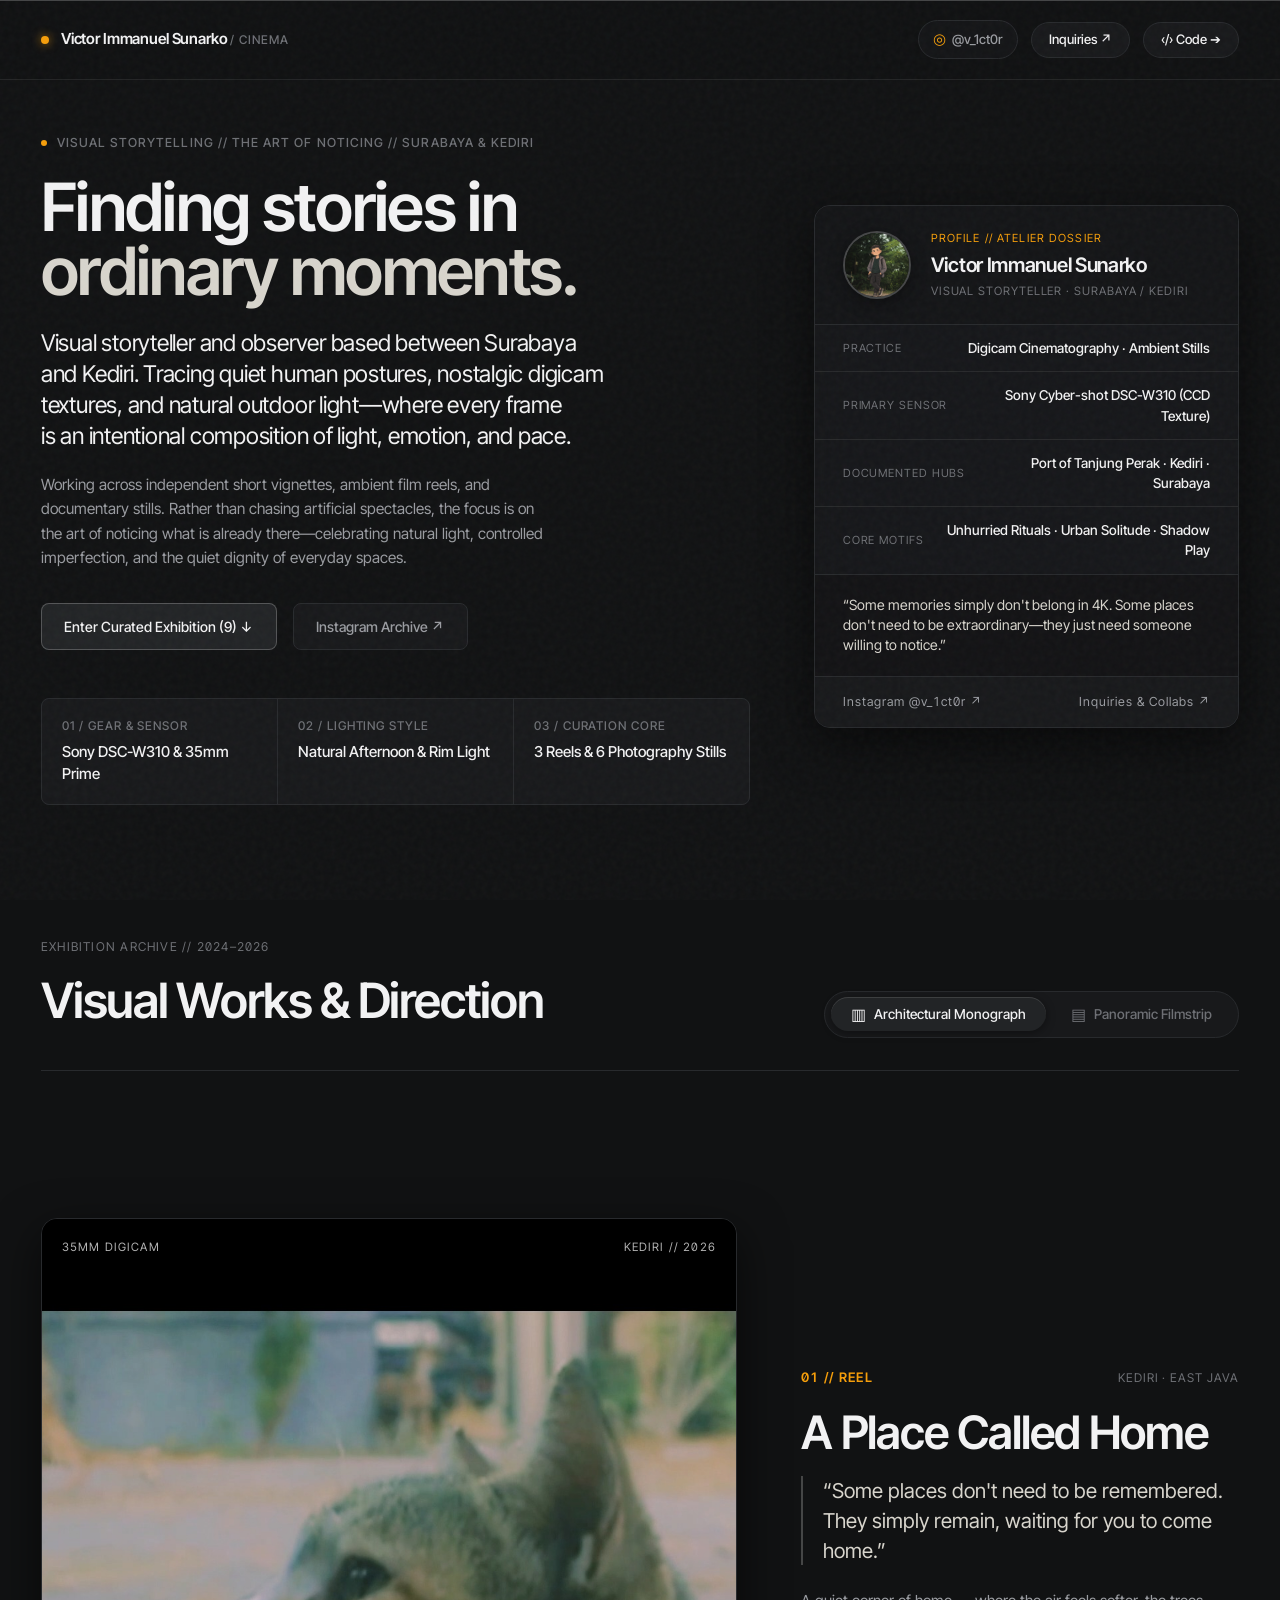
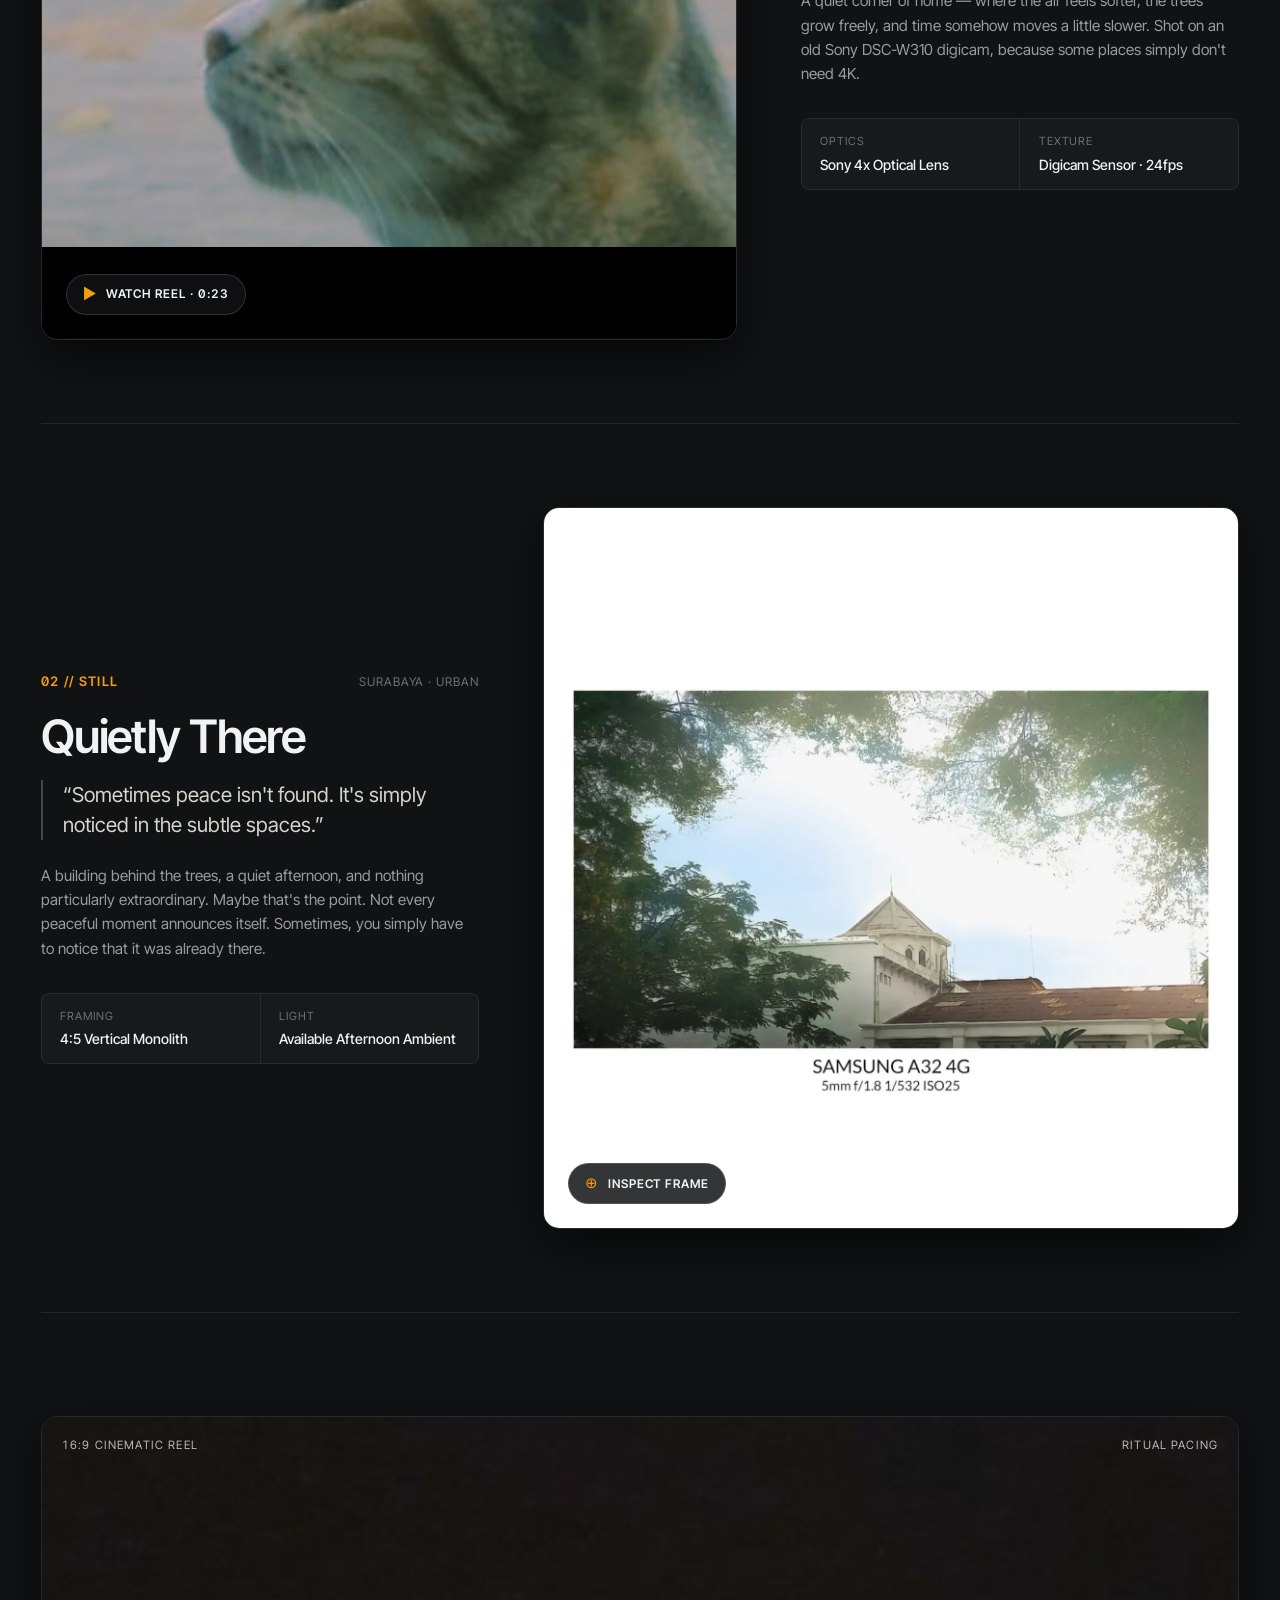
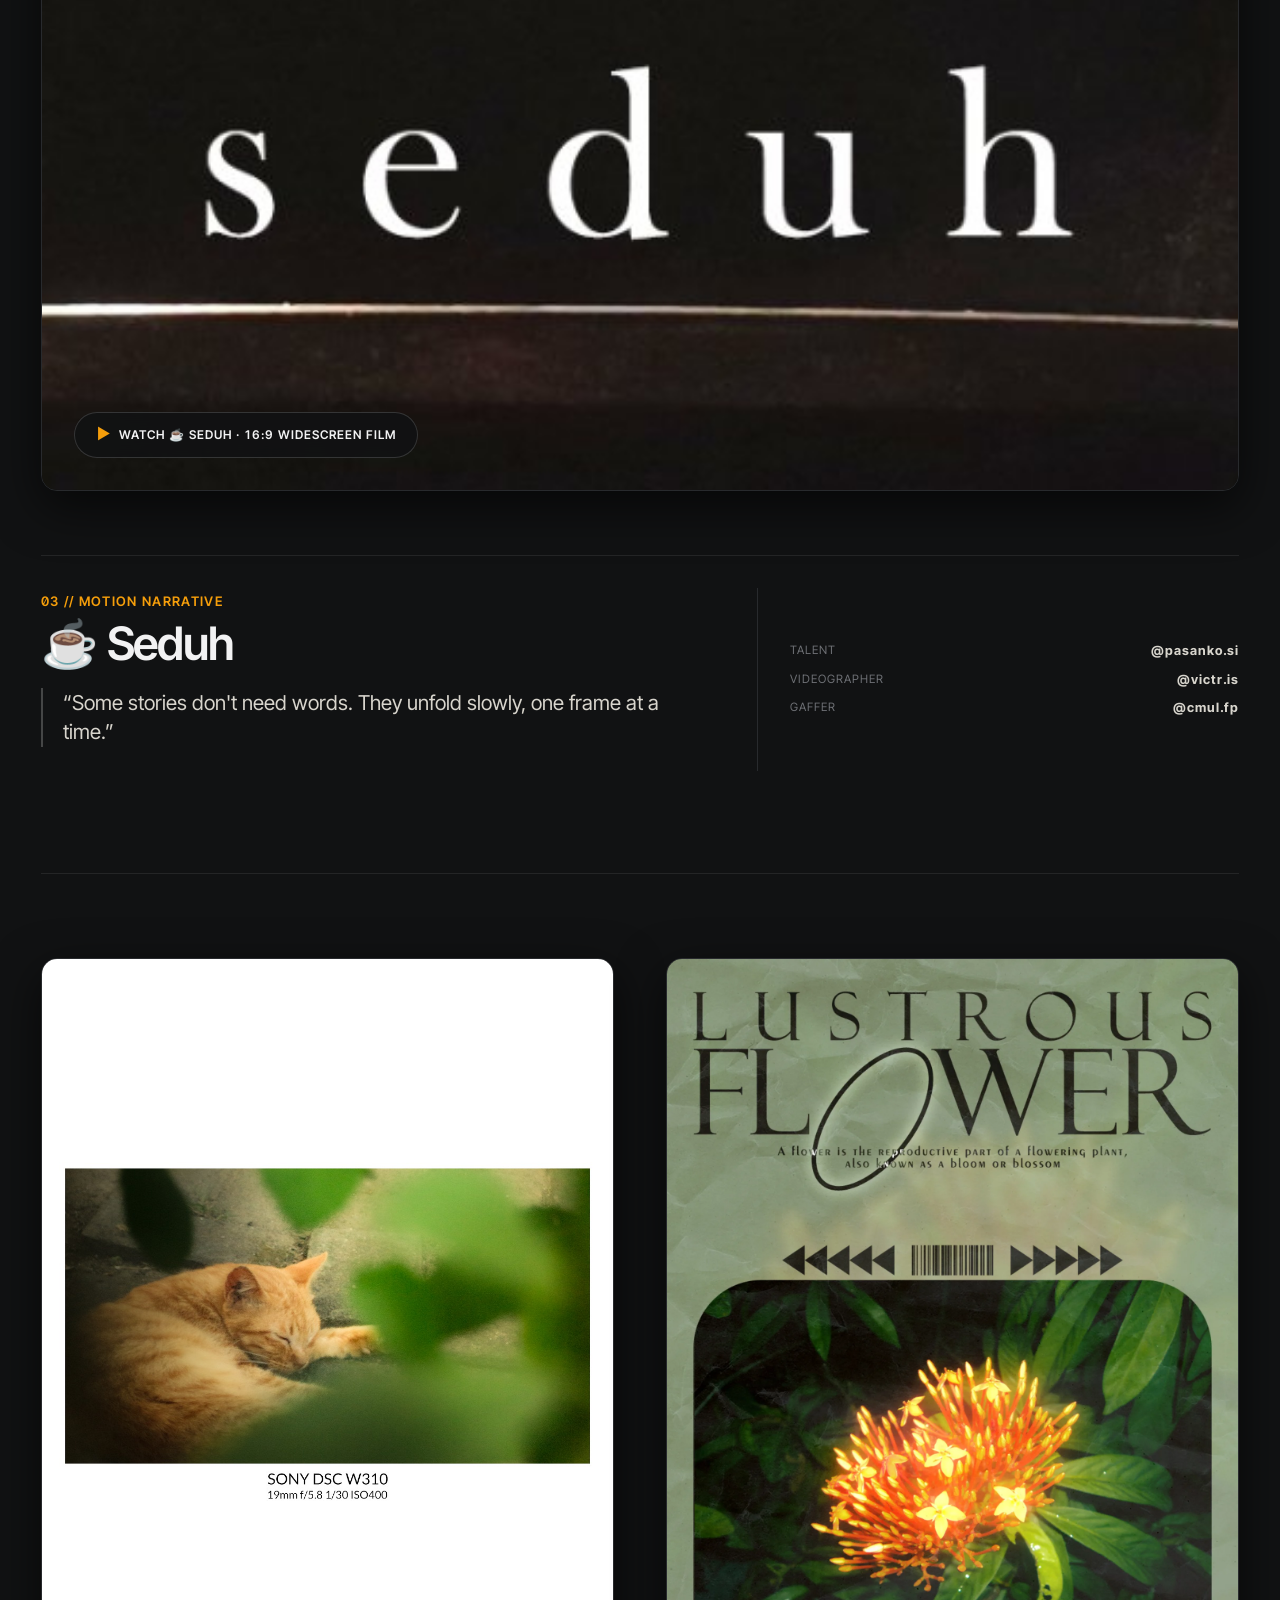
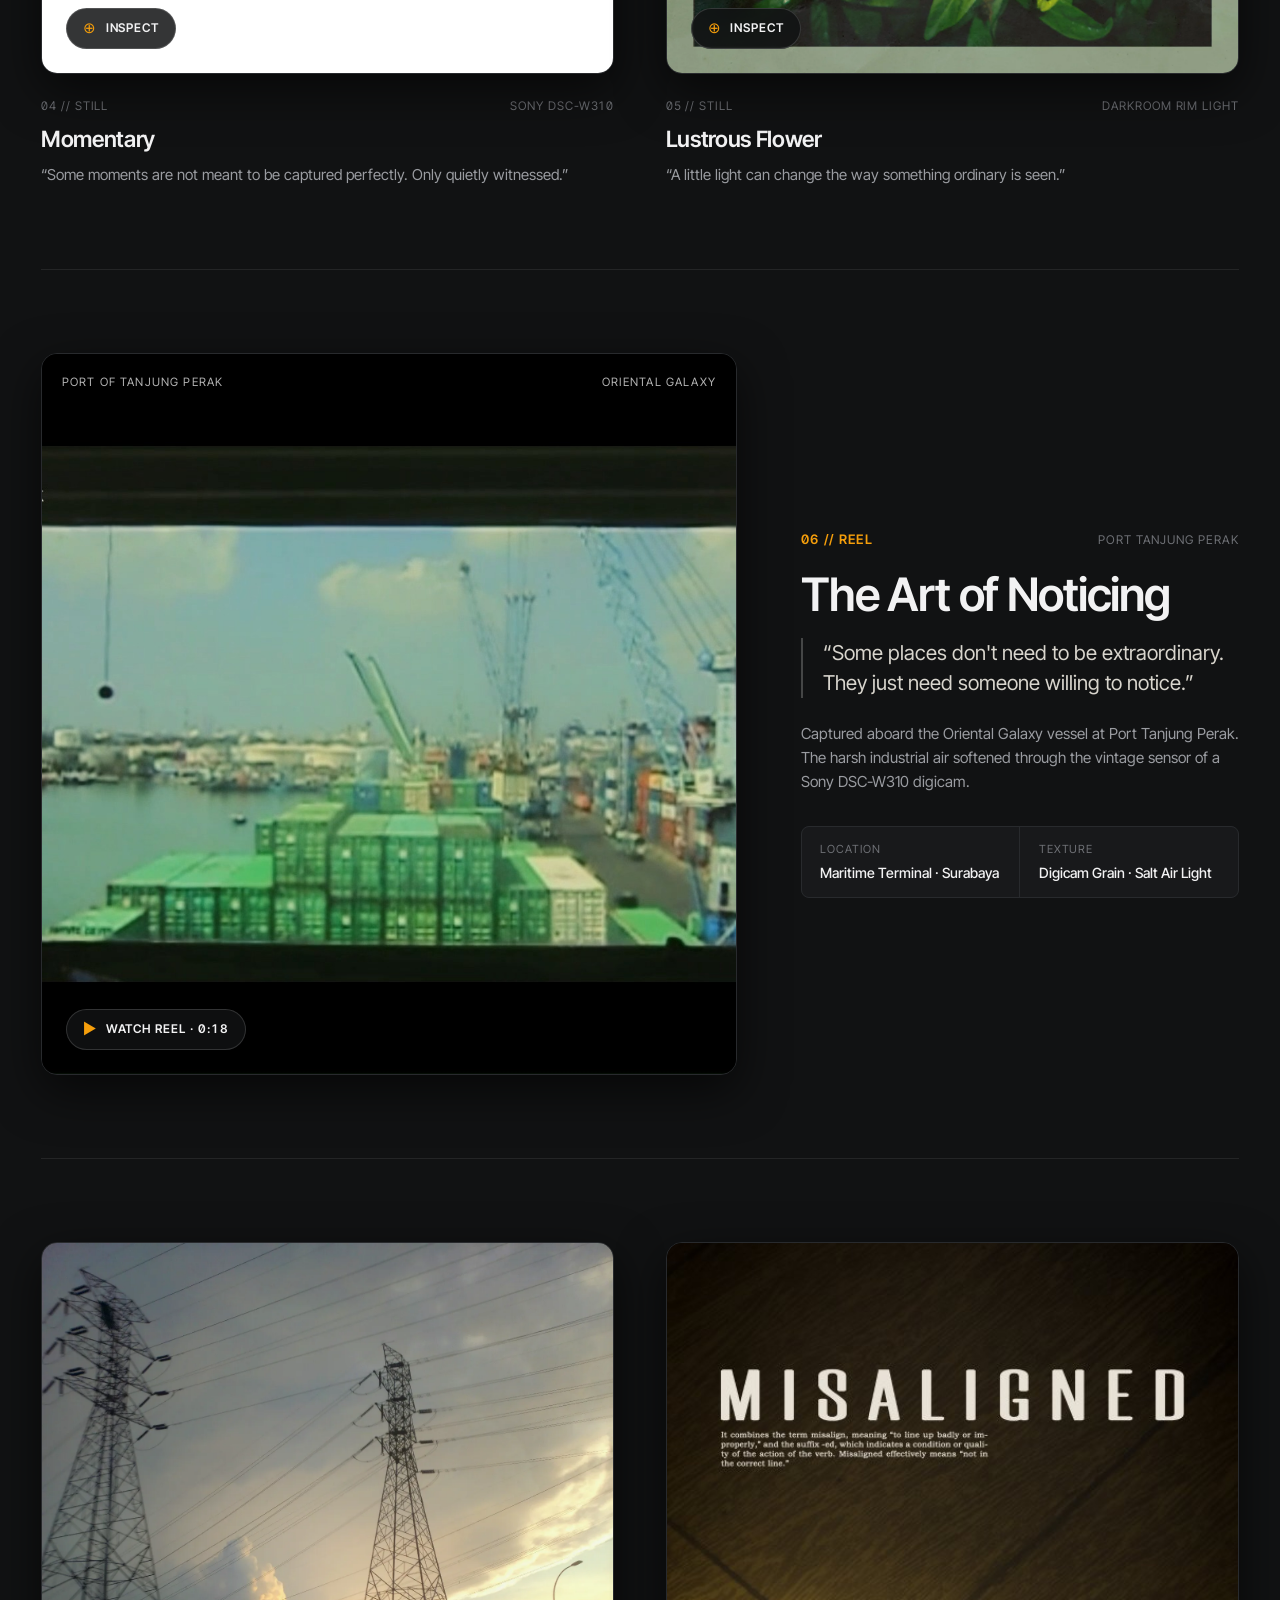
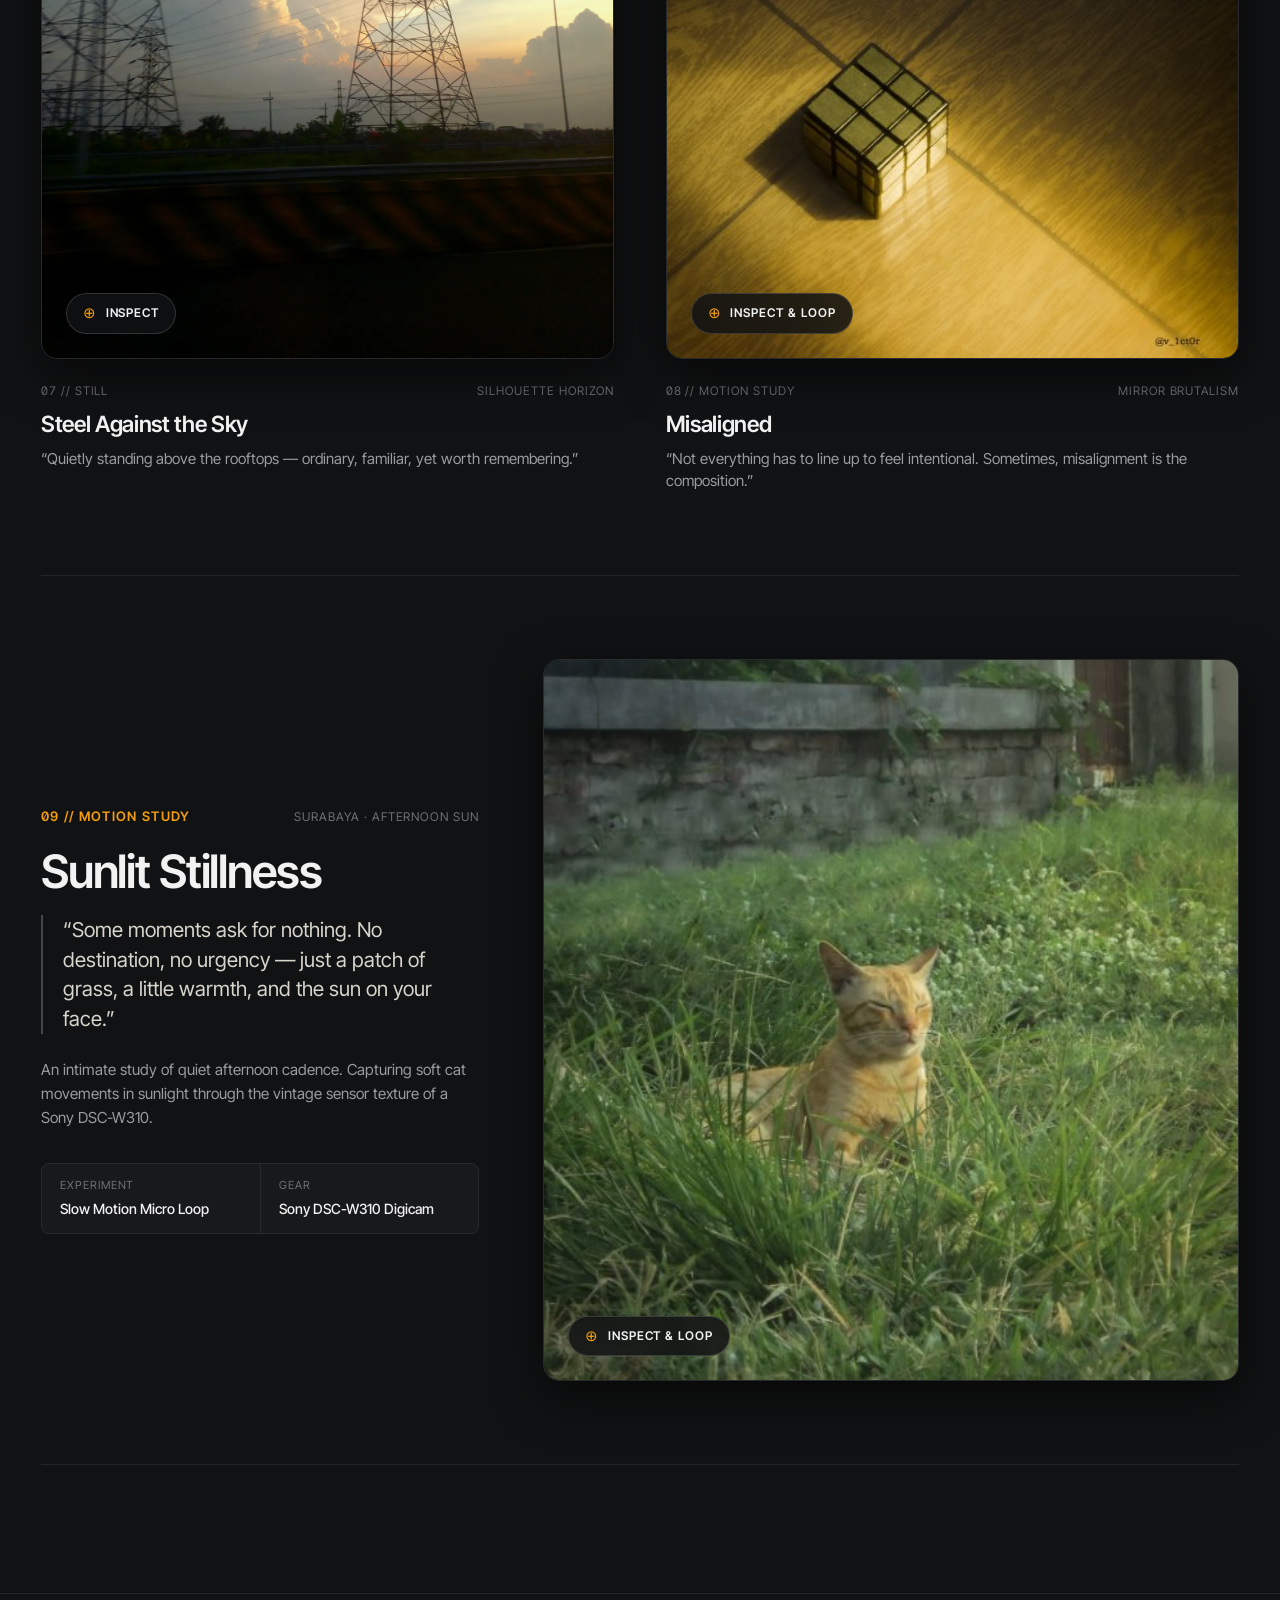
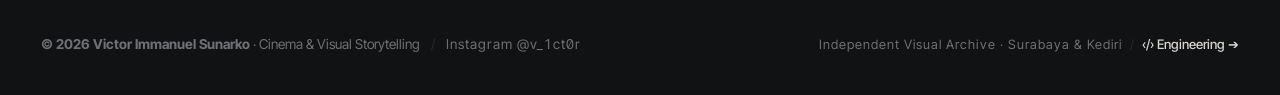
==== commit b2db64fc: "[FEAT] add discreet shutter warp navigation back to engineering portfolio from cinema" ====
--- a/cinema.html
+++ b/cinema.html
@@ -3,11 +3,35 @@
 <head>
   <meta charset="utf-8">
   <meta name="viewport" content="width=device-width, initial-scale=1">
-  <meta name="description" content="Cinematography, Photography, and Visual Storytelling by Victor Immanuel Sunarko. Finding stories in ordinary moments through digicam textures, natural light, and intentional framing.">
+  <title>Victor Immanuel Sunarko — Cinema &amp; Visual Storytelling</title>
+  <meta name="description" content="Finding stories in ordinary moments. Curated cinematography, 35mm film reels, and natural light photography by Victor Immanuel Sunarko across Surabaya and Kediri.">
+  <meta name="keywords" content="Victor Immanuel Sunarko, Cinema, Visual Storytelling, Cinematography, Photography, Sony DSC-W310, Digicam Aesthetics, Natural Light, 35mm Prime, Surabaya, Kediri">
+  <meta name="author" content="Victor Immanuel Sunarko">
+  <meta name="robots" content="index, follow, max-image-preview:large, max-snippet:-1, max-video-preview:-1">
+  <link rel="canonical" href="https://victorimm.github.io/project-portfolio/cinema.html">
+  <link rel="manifest" href="site.webmanifest">
+  <link rel="alternate" type="text/plain" href="llms.txt" title="LLM Context">
   <meta name="theme-color" content="#111213">
+
+  <!-- Open Graph 2.0 / Facebook / LinkedIn / WhatsApp -->
+  <meta property="og:type" content="website">
+  <meta property="og:locale" content="en_US">
+  <meta property="og:site_name" content="Victor Immanuel Sunarko / CINEMA">
+  <meta property="og:url" content="https://victorimm.github.io/project-portfolio/cinema.html">
   <meta property="og:title" content="Victor Immanuel Sunarko — Cinema &amp; Visual Storytelling">
-  <meta property="og:description" content="Finding stories in ordinary moments. Curated cinematic reels and photography by Victor Immanuel Sunarko.">
-  <meta property="og:type" content="website">
+  <meta property="og:description" content="Finding stories in ordinary moments. Curated visual archive of 35mm film reels and ambient stills across Surabaya and Kediri.">
+  <meta property="og:image" content="https://victorimm.github.io/project-portfolio/assets/cinema/reels/DdRITGPBpq0.jpg">
+  <meta property="og:image:width" content="1200">
+  <meta property="og:image:height" content="630">
+  <meta property="og:image:alt" content="Victor Immanuel Sunarko — Cinema &amp; Visual Storytelling">
+
+  <!-- Twitter / X Card -->
+  <meta name="twitter:card" content="summary_large_image">
+  <meta name="twitter:title" content="Victor Immanuel Sunarko — Cinema &amp; Visual Storytelling">
+  <meta name="twitter:description" content="Finding stories in ordinary moments. Curated 35mm film reels and photography stills.">
+  <meta name="twitter:image" content="https://victorimm.github.io/project-portfolio/assets/cinema/reels/DdRITGPBpq0.jpg">
+
+  <!-- Favicon & Typography -->
   <link rel="icon" href="assets/img/favicon.svg?v=2" type="image/svg+xml">
   <link rel="preconnect" href="https://fonts.googleapis.com">
   <link rel="preconnect" href="https://fonts.gstatic.com" crossorigin>
@@ -16,17 +40,159 @@
   <link href="https://fonts.googleapis.com/css2?family=Inter+Tight:wght@400;500;600;700&amp;display=swap" rel="stylesheet">
   <link rel="preload" href="assets/img/victor-cartoon.png" as="image">
   <link rel="stylesheet" href="assets/css/cinema.css">
-  <script>
-    (() => {
-      try {
-        const search = window.location.search;
-        if (search.includes("transition=")) {
-          document.documentElement.classList.add("is-portal-transitioning");
+
+  <!-- AEO / GEO / Search Engine Structured Data (JSON-LD) -->
+  <script type="application/ld+json">
+  {
+    "@context": "https://schema.org",
+    "@graph": [
+      {
+        "@type": "WebPage",
+        "@id": "https://victorimm.github.io/project-portfolio/cinema.html#webpage",
+        "url": "https://victorimm.github.io/project-portfolio/cinema.html",
+        "name": "Victor Immanuel Sunarko — Cinema & Visual Storytelling",
+        "description": "Curated visual storytelling archive by Victor Immanuel Sunarko.",
+        "isPartOf": {
+          "@type": "WebSite",
+          "@id": "https://victorimm.github.io/project-portfolio/#website",
+          "name": "Victor Immanuel Sunarko",
+          "url": "https://victorimm.github.io/project-portfolio/"
+        },
+        "about": {
+          "@id": "https://victorimm.github.io/project-portfolio/cinema.html#creator"
         }
-      } catch {}
-    })();
+      },
+      {
+        "@type": "Person",
+        "@id": "https://victorimm.github.io/project-portfolio/cinema.html#creator",
+        "name": "Victor Immanuel Sunarko",
+        "alternateName": "Victor Immanuel",
+        "jobTitle": "Visual Storyteller & Cinematographer",
+        "sameAs": [
+          "https://www.instagram.com/v_1ct0r/",
+          "https://www.linkedin.com/in/victor-immanuel/"
+        ],
+        "knowsAbout": [
+          "Cinematography",
+          "Vintage Digicam Textures",
+          "Sony Cyber-shot DSC-W310",
+          "35mm Prime Optics",
+          "Natural Light Photography",
+          "Visual Direction",
+          "Surabaya & Kediri Locations"
+        ]
+      },
+      {
+        "@type": "ItemList",
+        "name": "Curated Cinema & Photography Works",
+        "itemListElement": [
+          {
+            "@type": "ListItem",
+            "position": 1,
+            "item": {
+              "@type": "VideoObject",
+              "name": "A Place Called Home",
+              "description": "Some places don't need to be remembered. They simply remain, waiting for you to come home.",
+              "thumbnailUrl": "https://victorimm.github.io/project-portfolio/assets/cinema/reels/DdRITGPBpq0.jpg",
+              "uploadDate": "2026-09-12",
+              "contentUrl": "https://victorimm.github.io/project-portfolio/assets/cinema/reels/DdRITGPBpq0.mp4"
+            }
+          },
+          {
+            "@type": "ListItem",
+            "position": 2,
+            "item": {
+              "@type": "ImageObject",
+              "name": "Quietly There",
+              "description": "Sometimes peace isn't found. It's simply noticed. A building behind the trees, a quiet afternoon.",
+              "contentUrl": "https://victorimm.github.io/project-portfolio/assets/cinema/stills/Da5qlFSBU_s.jpg",
+              "datePublished": "2026-07-17"
+            }
+          },
+          {
+            "@type": "ListItem",
+            "position": 3,
+            "item": {
+              "@type": "VideoObject",
+              "name": "☕ Seduh",
+              "description": "Some stories don't need words. They unfold slowly, one frame at a time. Water meets coffee. Steam rises.",
+              "thumbnailUrl": "https://victorimm.github.io/project-portfolio/assets/cinema/reels/DNazjVRBb_U.jpg",
+              "uploadDate": "2025-08-16",
+              "contentUrl": "https://victorimm.github.io/project-portfolio/assets/cinema/reels/DNazjVRBb_U.mp4"
+            }
+          },
+          {
+            "@type": "ListItem",
+            "position": 4,
+            "item": {
+              "@type": "ImageObject",
+              "name": "Momentary",
+              "description": "Some moments are not meant to be captured perfectly. Only quietly witnessed. A sleeping cat in leaf shadows.",
+              "contentUrl": "https://victorimm.github.io/project-portfolio/assets/cinema/stills/DYIIB74AY7L.jpg",
+              "datePublished": "2026-05-09"
+            }
+          },
+          {
+            "@type": "ListItem",
+            "position": 5,
+            "item": {
+              "@type": "ImageObject",
+              "name": "Lustrous Flower",
+              "description": "A little light can change the way something ordinary is seen. Nocturnal rim lighting experiment.",
+              "contentUrl": "https://victorimm.github.io/project-portfolio/assets/cinema/stills/DDiAI7vTb-4.jpg",
+              "datePublished": "2024-12-13"
+            }
+          },
+          {
+            "@type": "ListItem",
+            "position": 6,
+            "item": {
+              "@type": "VideoObject",
+              "name": "The Art of Noticing",
+              "description": "Some places don't need to be extraordinary. They just need someone willing to notice. Port of Tanjung Perak.",
+              "thumbnailUrl": "https://victorimm.github.io/project-portfolio/assets/cinema/reels/DaF0gMjPHu1.jpg",
+              "uploadDate": "2026-06-27",
+              "contentUrl": "https://victorimm.github.io/project-portfolio/assets/cinema/reels/DaF0gMjPHu1.mp4"
+            }
+          },
+          {
+            "@type": "ListItem",
+            "position": 7,
+            "item": {
+              "@type": "ImageObject",
+              "name": "Steel Against the Sky",
+              "description": "Quietly standing above the rooftops — ordinary, familiar, yet worth remembering.",
+              "contentUrl": "https://victorimm.github.io/project-portfolio/assets/cinema/stills/C4bJ502vuMJ.jpg",
+              "datePublished": "2024-03-12"
+            }
+          },
+          {
+            "@type": "ListItem",
+            "position": 8,
+            "item": {
+              "@type": "ImageObject",
+              "name": "Misaligned",
+              "description": "Not everything has to line up to feel intentional. An exercise in composition, balance, and controlled imperfection.",
+              "contentUrl": "https://victorimm.github.io/project-portfolio/assets/cinema/stills/DH2_0D5JrDo.jpg",
+              "datePublished": "2025-03-31"
+            }
+          },
+          {
+            "@type": "ListItem",
+            "position": 9,
+            "item": {
+              "@type": "ImageObject",
+              "name": "Sunlit Stillness",
+              "description": "Some moments ask for nothing. No destination, no urgency — just a patch of grass, a little warmth, and the sun on your face.",
+              "contentUrl": "https://victorimm.github.io/project-portfolio/assets/cinema/stills/DBgcGfyPxOd.jpg",
+              "datePublished": "2024-10-24"
+            }
+          }
+        ]
+      }
+    ]
+  }
   </script>
-  <title>Victor Immanuel Sunarko — Cinema &amp; Visual Storytelling</title>
 </head>
 <body class="cinema-body">
   <!-- Subtle Organic Film Grain -->
@@ -66,6 +232,9 @@
           </a>
           <a class="cinema-contact-link" href="mailto:victor.immanuel.sunarko@gmail.com" title="Inquiries &amp; Visual Direction">
             <span>Inquiries ↗</span>
+          </a>
+          <a class="btn-switch-code js-switch-to-code" href="index.html" title="Warp to Engineering Portfolio">
+            <span>‹/› Code ➔</span>
           </a>
         </div>
       </div>
@@ -781,6 +950,10 @@
         </div>
         <div class="cinema-footer-meta">
           <span class="mono">Independent Visual Archive · Surabaya &amp; Kediri</span>
+          <span class="footer-meta-sep">/</span>
+          <a class="js-switch-to-code cinema-footer-switch" href="index.html" title="Warp to Engineering Portfolio">
+            <span>‹/› Engineering ➔</span>
+          </a>
         </div>
       </div>
     </div>
--- a/assets/css/cinema.css
+++ b/assets/css/cinema.css
@@ -236,6 +236,22 @@
 .cinema-footer-meta {
   font-size: 0.8rem;
   color: var(--cinema-muted);
+  display: inline-flex;
+  align-items: center;
+  flex-wrap: wrap;
+}
+
+.cinema-footer-switch {
+  color: var(--cinema-warm);
+  text-decoration: none;
+  font-size: 0.82rem;
+  font-weight: 500;
+  transition: color 0.2s ease, text-decoration 0.2s ease;
+}
+
+.cinema-footer-switch:hover {
+  color: #ffffff;
+  text-decoration: underline;
 }
 
 /* ==========================================================================
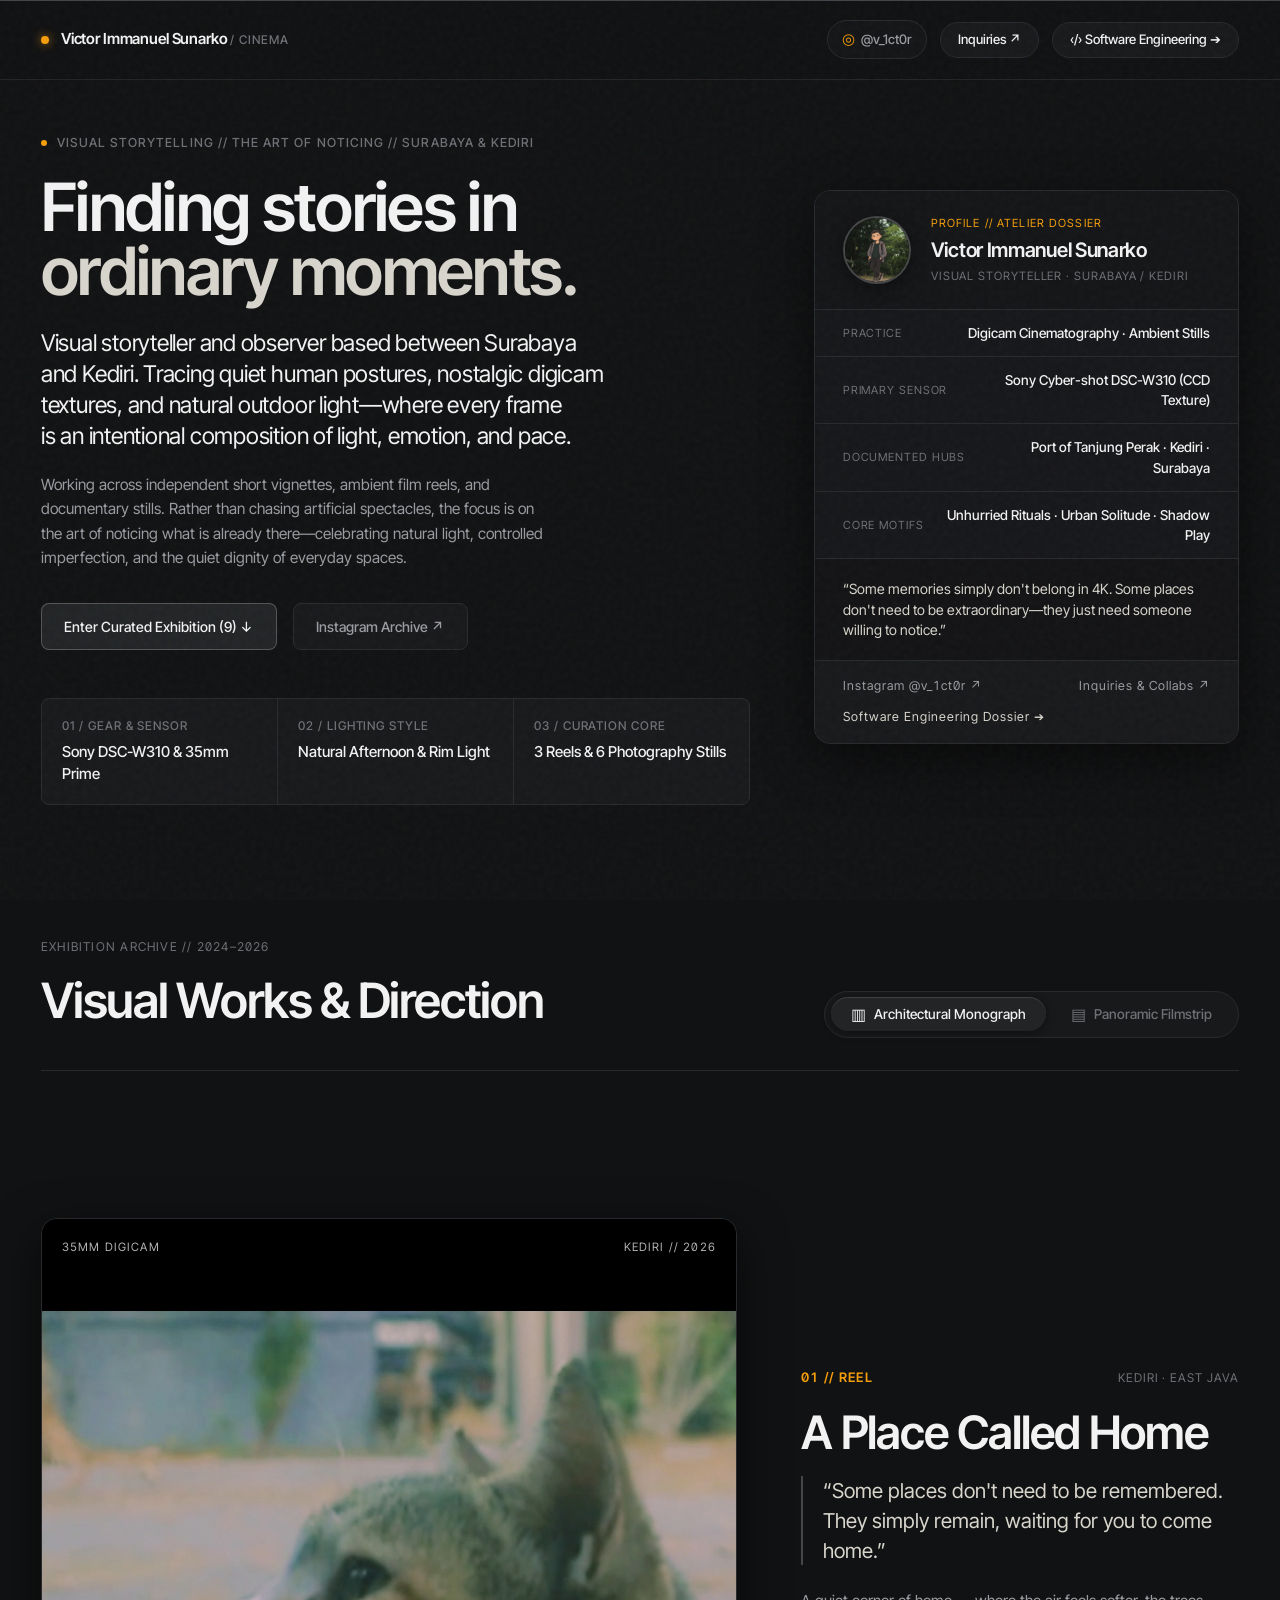
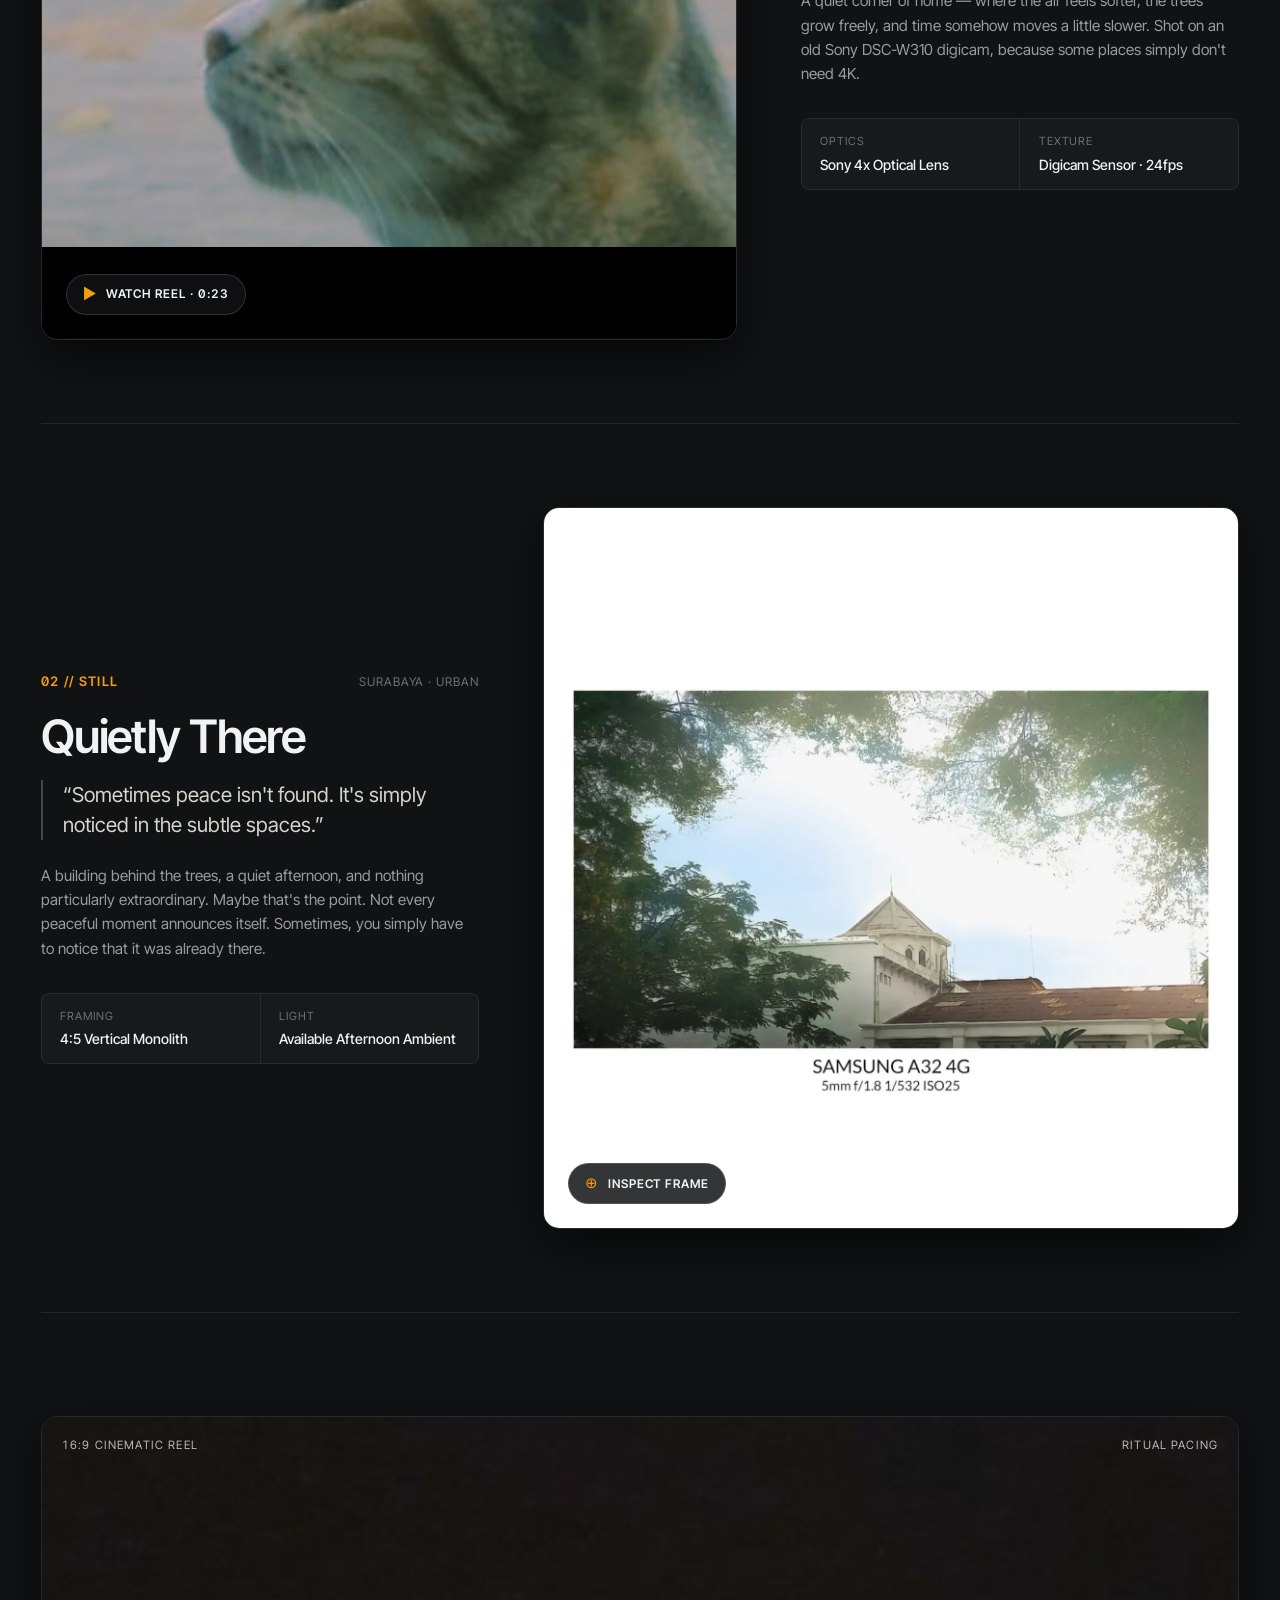
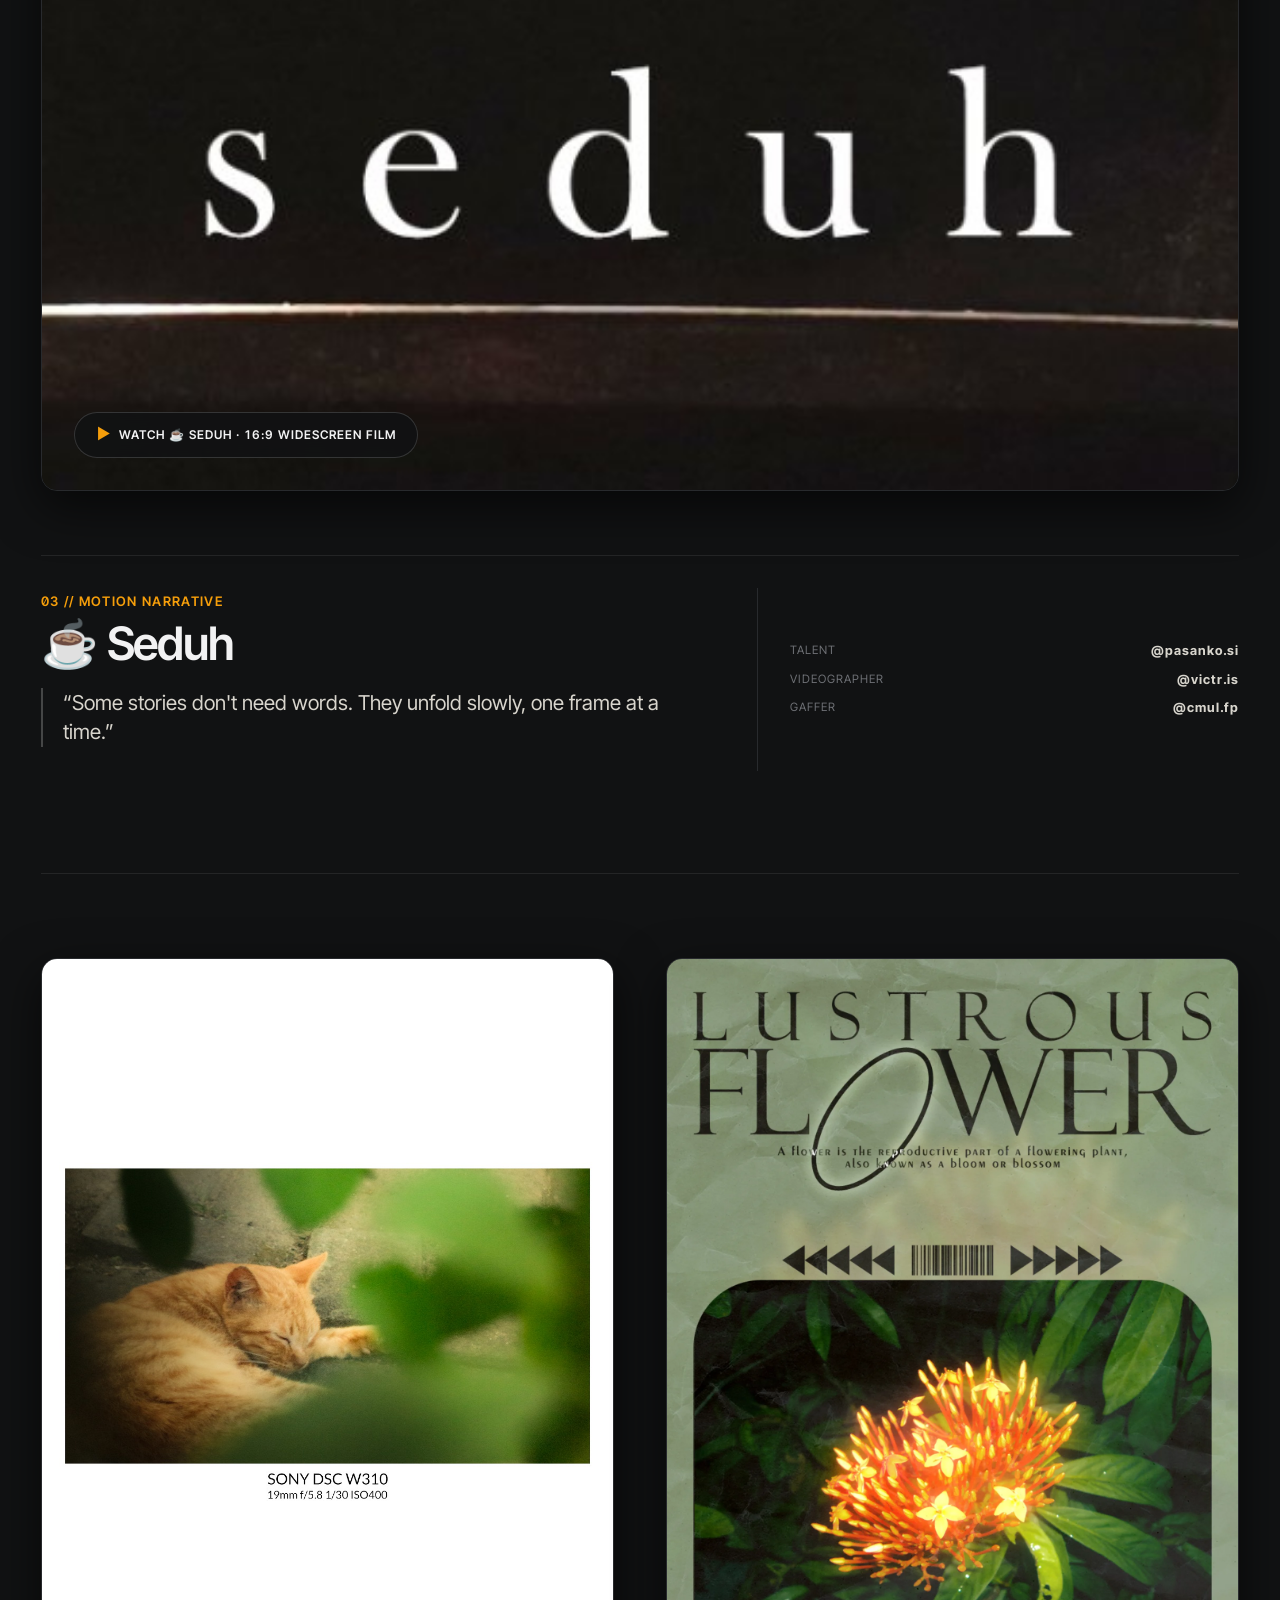
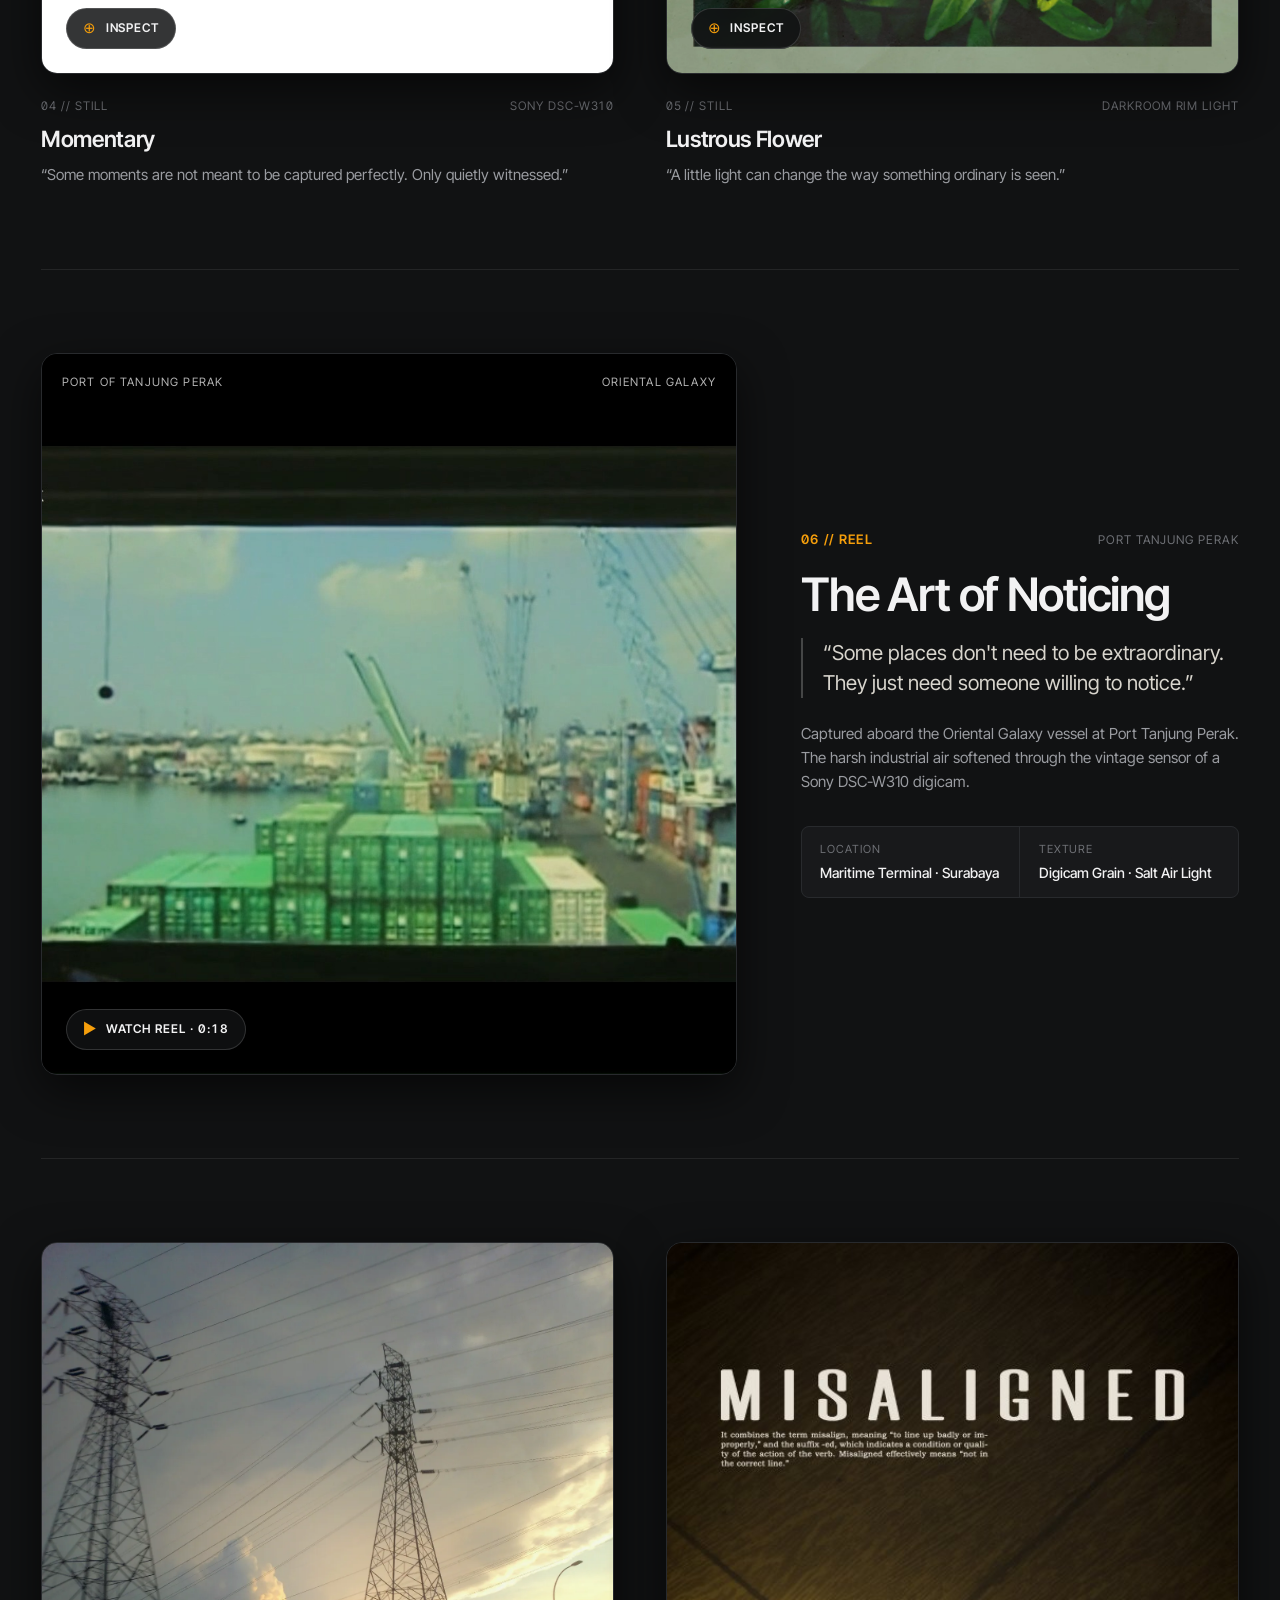
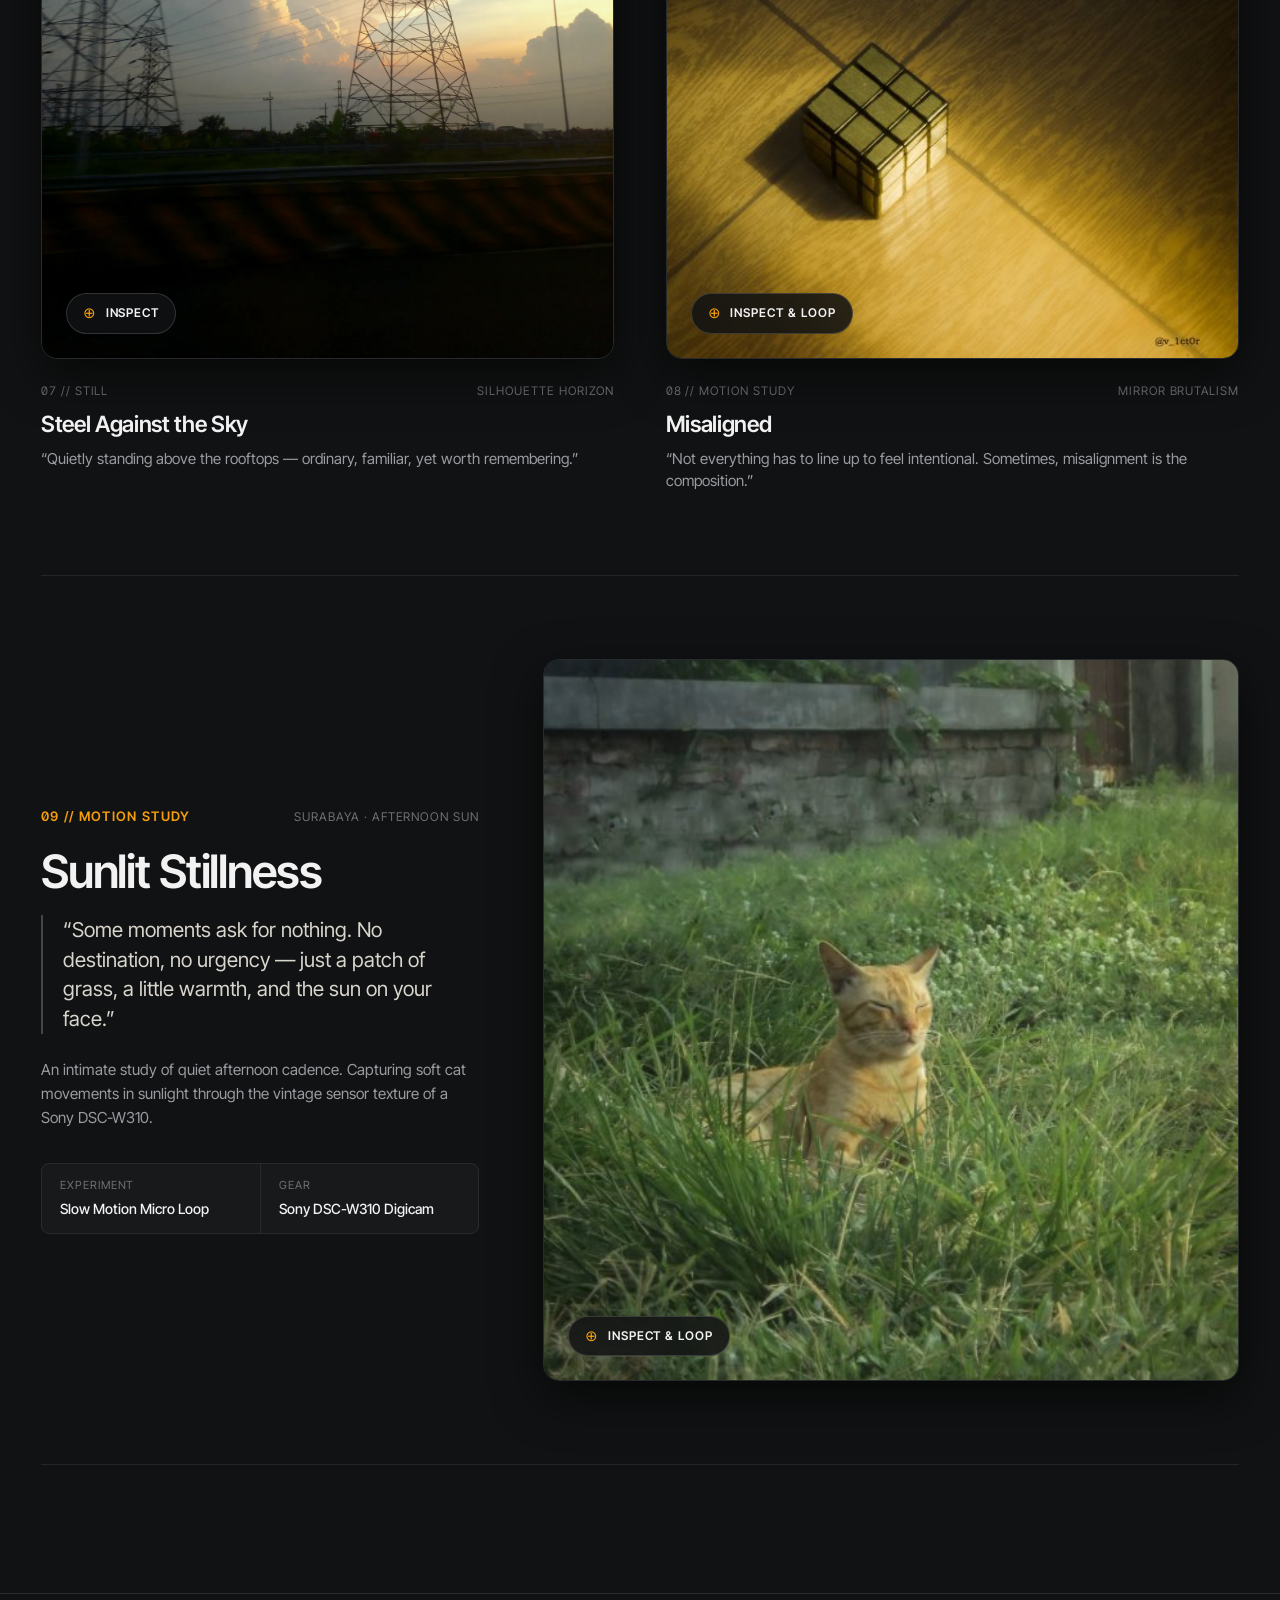
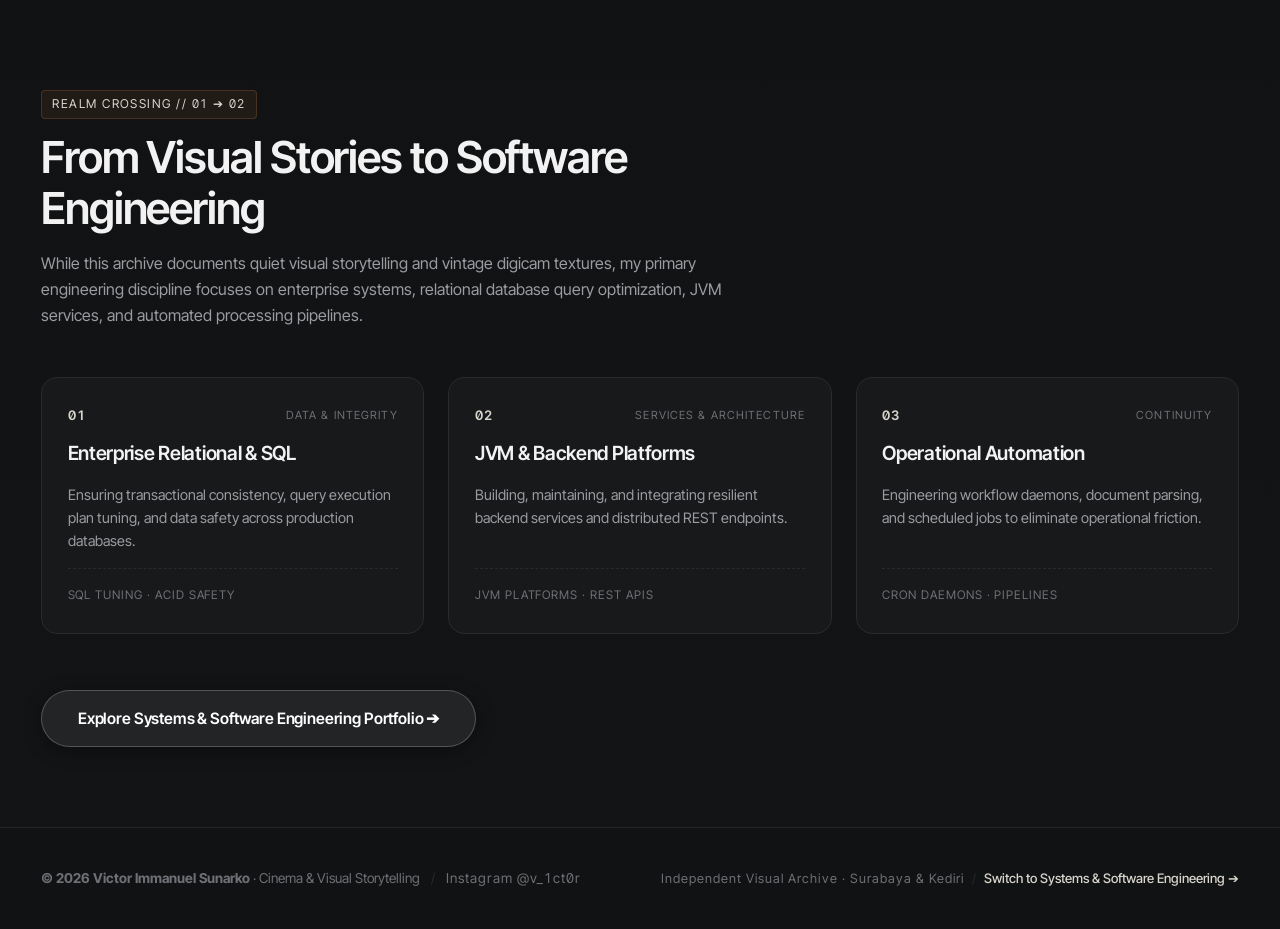
==== commit bebc341a: "feat(cinema): add informative realm crossing portal to software engineering portfolio" ====
--- a/cinema.html
+++ b/cinema.html
@@ -233,8 +233,8 @@
           <a class="cinema-contact-link" href="mailto:victor.immanuel.sunarko@gmail.com" title="Inquiries &amp; Visual Direction">
             <span>Inquiries ↗</span>
           </a>
-          <a class="btn-switch-code js-switch-to-code" href="index.html" title="Warp to Engineering Portfolio">
-            <span>‹/› Code ➔</span>
+          <a class="btn-switch-code js-switch-to-code" href="index.html" title="Explore Systems &amp; Software Engineering Portfolio">
+            <span>‹/› Software Engineering ➔</span>
           </a>
         </div>
       </div>
@@ -335,6 +335,9 @@
                 </a>
                 <a class="dossier-link mono" href="mailto:victor.immanuel.sunarko@gmail.com">
                   <span>Inquiries &amp; Collabs ↗</span>
+                </a>
+                <a class="dossier-link mono js-switch-to-code" href="index.html" title="View Systems &amp; Software Engineering Dossier">
+                  <span>Software Engineering Dossier ➔</span>
                 </a>
               </div>
             </div>
@@ -856,6 +859,67 @@
 
       </div>
     </section>
+
+    <!-- =======================================================================
+         DEDICATED REALM CROSSING GATEWAY (CINEMA ➔ SOFTWARE ENGINEERING)
+         ======================================================================= -->
+    <section class="cinema-portal-gateway" id="realmGateway" aria-labelledby="gatewayHeading">
+      <div class="container-cinema">
+        <div class="gateway-inner">
+          <div class="gateway-header">
+            <span class="mono gateway-badge">REALM CROSSING // 01 ➔ 02</span>
+            <h2 class="gateway-title" id="gatewayHeading">From Visual Stories to Software Engineering</h2>
+            <p class="gateway-desc">
+              While this archive documents quiet visual storytelling and vintage digicam textures, my primary engineering discipline focuses on enterprise systems, relational database query optimization, JVM services, and automated processing pipelines.
+            </p>
+          </div>
+
+          <div class="gateway-preview-grid">
+            <div class="gateway-card">
+              <div class="gateway-card-header">
+                <span class="gateway-card-idx mono">01</span>
+                <span class="gateway-tag mono">DATA &amp; INTEGRITY</span>
+              </div>
+              <h3 class="gateway-card-title">Enterprise Relational &amp; SQL</h3>
+              <p class="gateway-card-body">Ensuring transactional consistency, query execution plan tuning, and data safety across production databases.</p>
+              <div class="gateway-card-footer">
+                <span class="gateway-card-specs mono">SQL TUNING · ACID SAFETY</span>
+              </div>
+            </div>
+
+            <div class="gateway-card">
+              <div class="gateway-card-header">
+                <span class="gateway-card-idx mono">02</span>
+                <span class="gateway-tag mono">SERVICES &amp; ARCHITECTURE</span>
+              </div>
+              <h3 class="gateway-card-title">JVM &amp; Backend Platforms</h3>
+              <p class="gateway-card-body">Building, maintaining, and integrating resilient backend services and distributed REST endpoints.</p>
+              <div class="gateway-card-footer">
+                <span class="gateway-card-specs mono">JVM PLATFORMS · REST APIS</span>
+              </div>
+            </div>
+
+            <div class="gateway-card">
+              <div class="gateway-card-header">
+                <span class="gateway-card-idx mono">03</span>
+                <span class="gateway-tag mono">CONTINUITY</span>
+              </div>
+              <h3 class="gateway-card-title">Operational Automation</h3>
+              <p class="gateway-card-body">Engineering workflow daemons, document parsing, and scheduled jobs to eliminate operational friction.</p>
+              <div class="gateway-card-footer">
+                <span class="gateway-card-specs mono">CRON DAEMONS · PIPELINES</span>
+              </div>
+            </div>
+          </div>
+
+          <div class="gateway-action-bar">
+            <a class="btn-gateway-warp js-switch-to-code" href="index.html" title="Explore Systems &amp; Software Engineering Portfolio">
+              <span>Explore Systems &amp; Software Engineering Portfolio ➔</span>
+            </a>
+          </div>
+        </div>
+      </div>
+    </section>
   </main>
 
   <!-- =======================================================================
@@ -951,8 +1015,8 @@
         <div class="cinema-footer-meta">
           <span class="mono">Independent Visual Archive · Surabaya &amp; Kediri</span>
           <span class="footer-meta-sep">/</span>
-          <a class="js-switch-to-code cinema-footer-switch" href="index.html" title="Warp to Engineering Portfolio">
-            <span>‹/› Engineering ➔</span>
+          <a class="js-switch-to-code cinema-footer-switch" href="index.html" title="Explore Systems &amp; Software Engineering Portfolio">
+            <span>Switch to Systems &amp; Software Engineering ➔</span>
           </a>
         </div>
       </div>
--- a/assets/css/cinema.css
+++ b/assets/css/cinema.css
@@ -534,6 +534,8 @@
   display: flex;
   align-items: center;
   justify-content: space-between;
+  flex-wrap: wrap;
+  gap: 0.75rem 1.5rem;
   background: var(--cinema-surface);
 }
 
@@ -547,6 +549,14 @@
 
 .dossier-link:hover {
   color: var(--cinema-ink);
+}
+
+.dossier-link.js-switch-to-code {
+  color: var(--cinema-warm);
+}
+
+.dossier-link.js-switch-to-code:hover {
+  color: #ffffff;
 }
 
 /* Character Card Visual (Legacy Fallback) */
@@ -1687,6 +1697,177 @@
   font-size: 0.8rem;
   letter-spacing: 0.08em;
   color: var(--cinema-warm);
+}
+
+/* ==========================================================================
+   REALM CROSSING GATEWAY (CINEMA ➔ SOFTWARE ENGINEERING)
+   ========================================================================== */
+
+.cinema-portal-gateway {
+  padding: 6rem 0 5rem;
+  border-top: 1px solid var(--cinema-border);
+  background: linear-gradient(180deg, transparent 0%, rgba(20, 21, 23, 0.6) 100%);
+  position: relative;
+}
+
+.gateway-inner {
+  display: flex;
+  flex-direction: column;
+  gap: 3rem;
+}
+
+.gateway-header {
+  max-width: 720px;
+}
+
+.gateway-badge {
+  display: inline-block;
+  font-size: 0.76rem;
+  letter-spacing: 0.12em;
+  color: var(--cinema-warm);
+  margin-bottom: 0.85rem;
+  padding: 0.25rem 0.65rem;
+  background: rgba(226, 141, 70, 0.08);
+  border: 1px solid rgba(226, 141, 70, 0.2);
+  border-radius: 4px;
+}
+
+.gateway-title {
+  font-size: clamp(1.85rem, 3.5vw, 2.75rem);
+  font-weight: 600;
+  letter-spacing: -0.025em;
+  line-height: 1.15;
+  color: var(--cinema-ink);
+  margin: 0 0 1rem;
+}
+
+.gateway-desc {
+  font-size: clamp(0.98rem, 1.25vw, 1.12rem);
+  line-height: 1.65;
+  color: var(--cinema-ink-secondary);
+  margin: 0;
+}
+
+.gateway-preview-grid {
+  display: grid;
+  grid-template-columns: repeat(3, 1fr);
+  gap: 1.5rem;
+}
+
+.gateway-card {
+  background: var(--cinema-surface);
+  border: 1px solid var(--cinema-border);
+  border-radius: var(--radius-lg);
+  padding: 1.75rem 1.6rem;
+  display: flex;
+  flex-direction: column;
+  gap: 1rem;
+  transition: border-color 0.25s ease, transform 0.25s cubic-bezier(0.16, 1, 0.3, 1), box-shadow 0.25s ease;
+  position: relative;
+}
+
+.gateway-card:hover {
+  border-color: var(--cinema-border-strong);
+  transform: translateY(-3px);
+  box-shadow: 0 12px 30px rgba(0, 0, 0, 0.45);
+}
+
+.gateway-card-header {
+  display: flex;
+  align-items: center;
+  justify-content: space-between;
+}
+
+.gateway-card-idx {
+  font-size: 0.82rem;
+  color: var(--cinema-warm);
+  letter-spacing: 0.08em;
+  font-weight: 600;
+}
+
+.gateway-tag {
+  font-size: 0.7rem;
+  letter-spacing: 0.1em;
+  color: var(--cinema-muted);
+}
+
+.gateway-card-title {
+  font-size: 1.22rem;
+  font-weight: 600;
+  letter-spacing: -0.015em;
+  color: var(--cinema-ink);
+  margin: 0;
+  line-height: 1.3;
+}
+
+.gateway-card-body {
+  font-size: 0.9rem;
+  line-height: 1.6;
+  color: var(--cinema-ink-secondary);
+  margin: 0;
+  flex: 1;
+}
+
+.gateway-card-footer {
+  padding-top: 0.75rem;
+  border-top: 1px dashed var(--cinema-border);
+}
+
+.gateway-card-specs {
+  font-size: 0.74rem;
+  letter-spacing: 0.08em;
+  color: var(--cinema-muted);
+}
+
+.gateway-action-bar {
+  display: flex;
+  align-items: center;
+  justify-content: flex-start;
+  padding-top: 0.5rem;
+}
+
+.btn-gateway-warp {
+  display: inline-flex;
+  align-items: center;
+  justify-content: center;
+  gap: 0.75rem;
+  padding: 1rem 2.25rem;
+  background: var(--cinema-surface-elevated);
+  border: 1px solid var(--cinema-border-strong);
+  border-radius: 999px;
+  color: #ffffff;
+  font-size: 0.98rem;
+  font-weight: 600;
+  letter-spacing: -0.01em;
+  text-decoration: none;
+  box-shadow: 0 4px 18px rgba(0, 0, 0, 0.35);
+  transition: all 0.25s cubic-bezier(0.16, 1, 0.3, 1);
+  position: relative;
+  overflow: hidden;
+}
+
+.btn-gateway-warp::before {
+  content: "";
+  position: absolute;
+  inset: 0;
+  background: radial-gradient(circle at center, rgba(226, 141, 70, 0.15) 0%, transparent 70%);
+  opacity: 0;
+  transition: opacity 0.3s ease;
+}
+
+.btn-gateway-warp:hover {
+  background: #26292d;
+  border-color: var(--cinema-warm);
+  transform: translateY(-2px);
+  box-shadow: 0 8px 28px rgba(226, 141, 70, 0.22);
+}
+
+.btn-gateway-warp:hover::before {
+  opacity: 1;
+}
+
+.btn-gateway-warp:active {
+  transform: translateY(0);
 }
 
 /* ==========================================================================
@@ -1729,6 +1910,9 @@
     border-top: 1px solid var(--cinema-border);
     padding-top: 1rem;
   }
+  .gateway-preview-grid {
+    grid-template-columns: repeat(2, 1fr);
+  }
 }
 
 @media (max-width: 820px) {
@@ -1745,6 +1929,17 @@
   .dock-specs-right {
     grid-template-columns: 1fr;
   }
+  .cinema-portal-gateway {
+    padding: 4.5rem 0 3.5rem;
+  }
+  .gateway-preview-grid {
+    grid-template-columns: 1fr;
+    gap: 1.25rem;
+  }
+  .btn-gateway-warp {
+    width: 100%;
+    text-align: center;
+  }
   .cinema-footer-inner {
     flex-direction: column;
     gap: 1rem;
